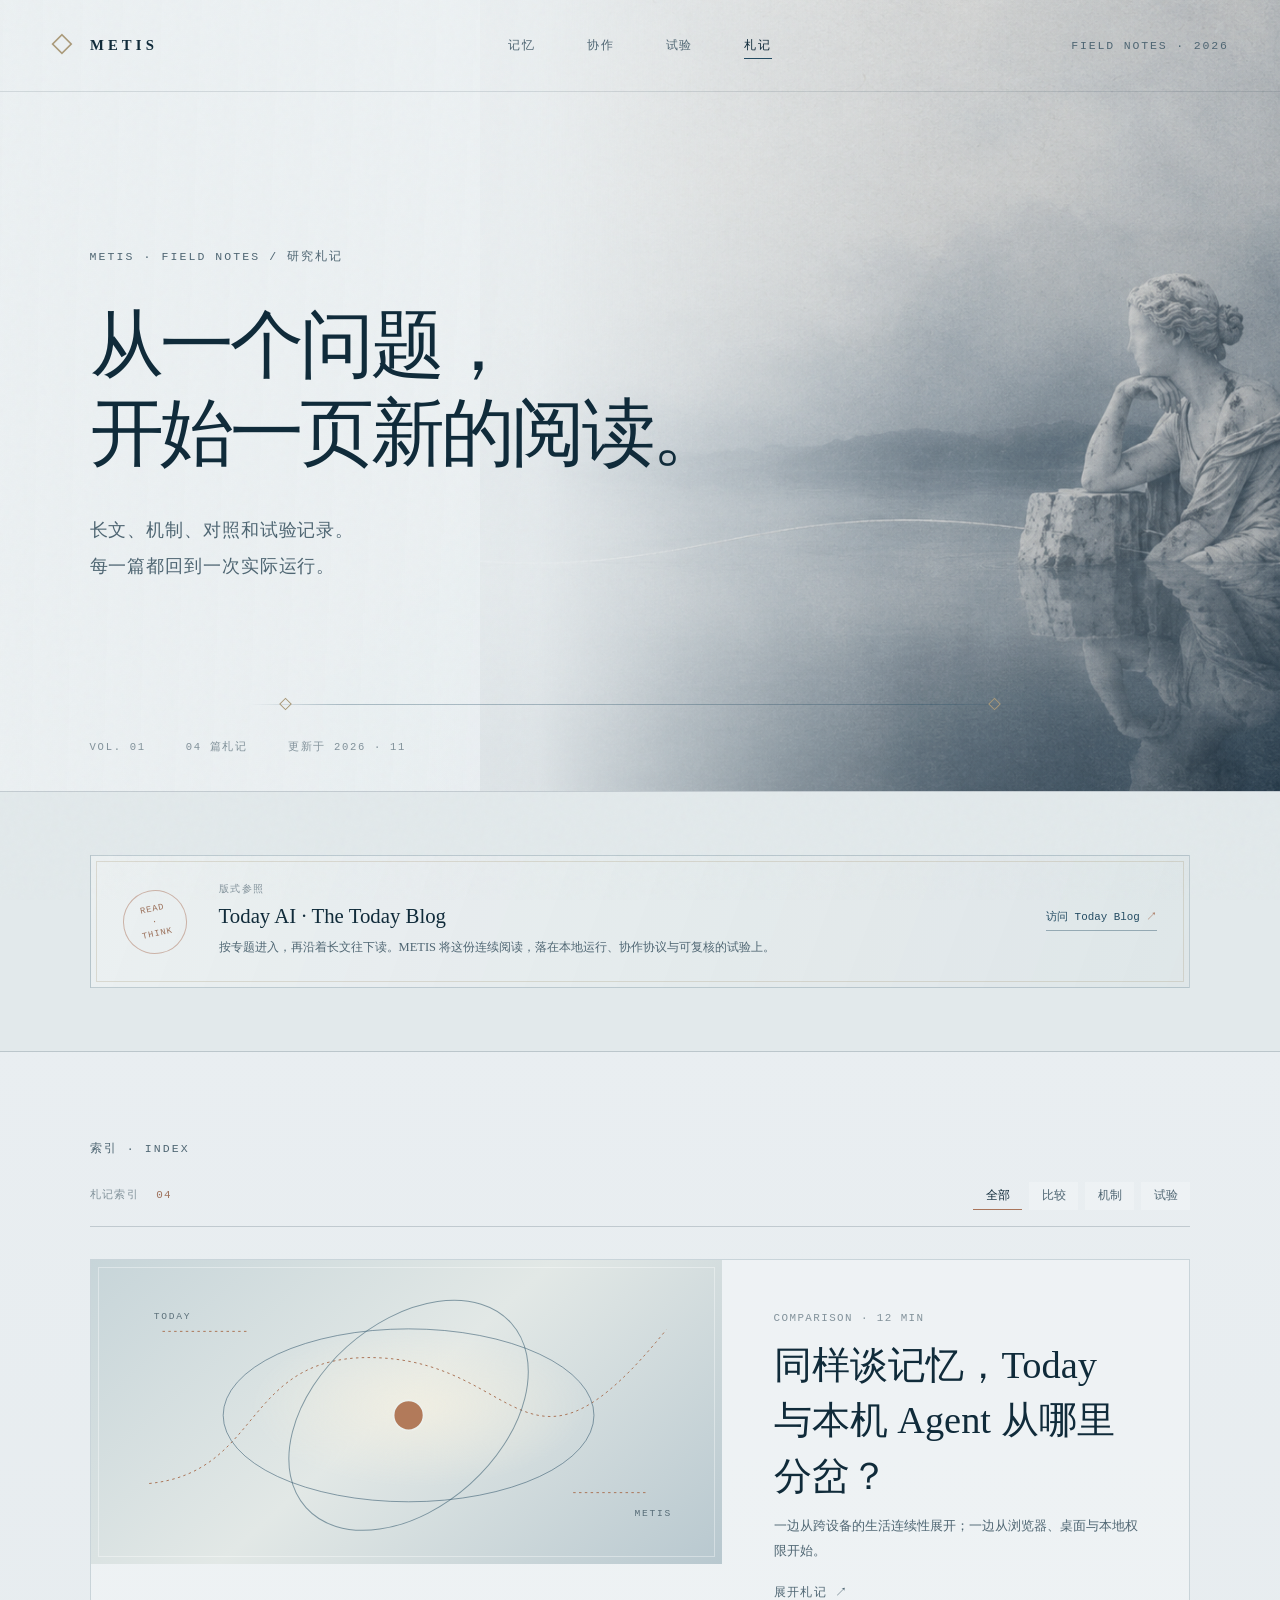
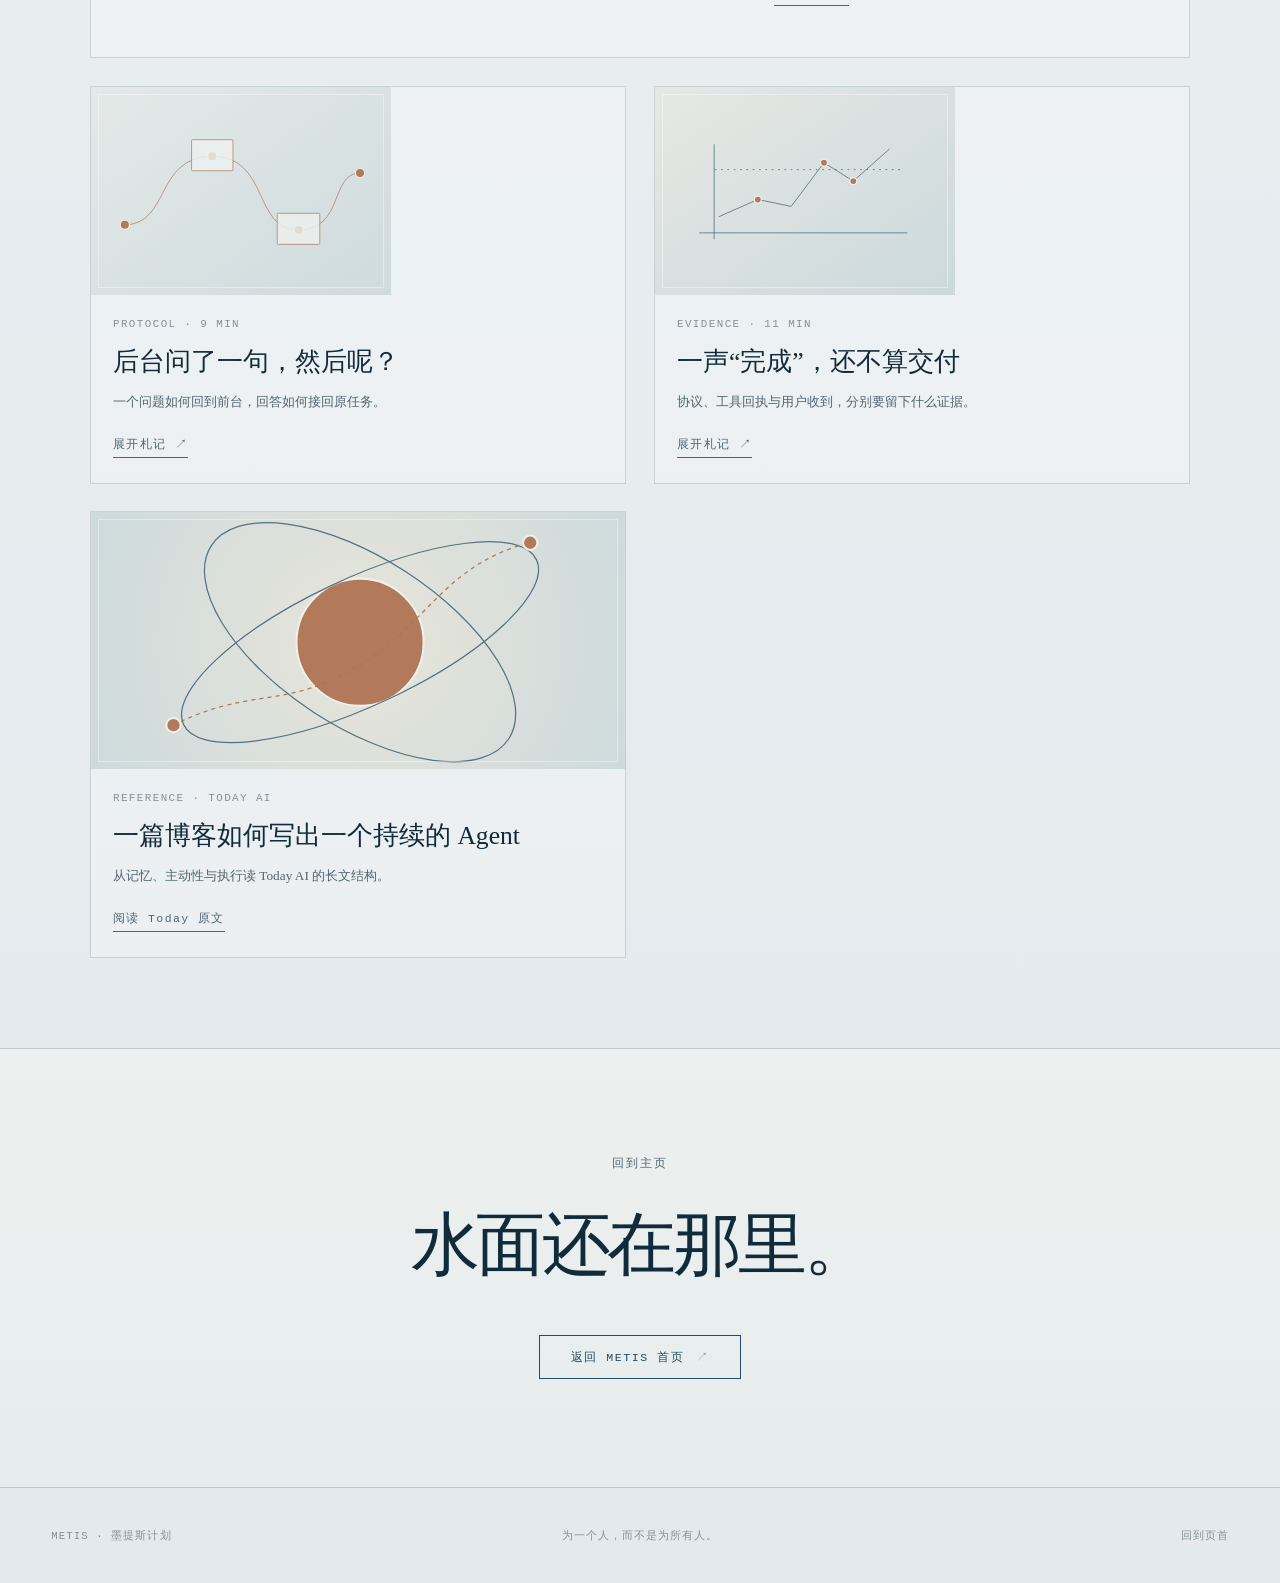
==== blog.html @ 7ccd2379 "Split blog into standalone page and rebuild later sections - Rebuild memory/collaboration/notes/evid" ====
<!doctype html>
<html lang="zh-CN">
<head>
  <meta charset="utf-8">
  <meta name="viewport" content="width=device-width, initial-scale=1">
  <meta name="theme-color" content="#e9eef1">
  <meta name="description" content="METIS 研究札记 — 长文、机制、对照和试验记录。">
  <meta property="og:title" content="METIS · 研究札记">
  <meta property="og:description" content="从一个问题，开始一页新的阅读。">
  <meta property="og:type" content="website">
  <meta property="og:image" content="./assets/metis-tide.png">
  <title>研究札记 · METIS</title>
  <link rel="stylesheet" href="./style.css">
  <script src="./script.js" defer></script>
</head>
<body class="page-blog">
  <a class="skip-link" href="#main">跳到正文</a>

  <header class="site-header" aria-label="页首">
    <a class="wordmark" href="./index.html" aria-label="METIS 首页">
      <span class="wordmark-mark" aria-hidden="true">◇</span>
      <span>METIS</span>
    </a>
    <nav class="site-nav" aria-label="主导航">
      <a href="./index.html#memory">记忆</a>
      <a href="./index.html#collaboration">协作</a>
      <a href="./index.html#evidence">试验</a>
      <a href="#top" aria-current="page">札记</a>
    </nav>
    <span class="issue">FIELD NOTES · 2026</span>
    <span class="scroll-progress" aria-hidden="true"><i></i></span>
  </header>

  <main id="main">
    <!-- 博客刊头 -->
    <section class="blog-masthead" id="top" aria-labelledby="blog-title">
      <div class="blog-masthead-art" aria-hidden="true">
        <img src="./assets/metis-tide.png" alt="">
      </div>
      <div class="blog-masthead-wash" aria-hidden="true"></div>
      <div class="blog-masthead-copy">
        <p class="eyebrow">METIS · FIELD NOTES / 研究札记</p>
        <h1 id="blog-title">从一个问题，<br>开始一页新的阅读。</h1>
        <p class="blog-lead">长文、机制、对照和试验记录。<br>每一篇都回到一次实际运行。</p>
      </div>
      <div class="blog-masthead-meta" aria-hidden="true">
        <span>VOL. 01</span><span>04 篇札记</span><span>更新于 2026 · 11</span>
      </div>
      <div class="classical-line classical-line-blog" aria-hidden="true"></div>
    </section>

    <!-- 参照卡片 -->
    <section class="blog-reference-band" aria-label="版式参照">
      <div class="journal-reference reveal">
        <div class="reference-seal" aria-hidden="true"><span>READ<br>·<br>THINK</span></div>
        <div><p>版式参照</p><h2>Today AI · The Today Blog</h2><span>按专题进入，再沿着长文往下读。METIS 将这份连续阅读，落在本地运行、协作协议与可复核的试验上。</span></div>
        <a href="https://today.ai/articles/blog" target="_blank" rel="noreferrer">访问 Today Blog <span aria-hidden="true">↗</span></a>
      </div>
    </section>

    <!-- 札记索引 -->
    <section class="blog-index" id="journal" aria-label="札记索引">
      <div class="blog-index-head reveal">
        <p class="folio">索引 · INDEX</p>
        <div class="journal-tools">
          <span class="journal-count">札记索引 <b>04</b></span>
          <div class="journal-filters" role="group" aria-label="按主题筛选札记">
            <button type="button" class="journal-filter is-current" data-filter="all" aria-pressed="true">全部</button>
            <button type="button" class="journal-filter" data-filter="compare" aria-pressed="false">比较</button>
            <button type="button" class="journal-filter" data-filter="protocol" aria-pressed="false">机制</button>
            <button type="button" class="journal-filter" data-filter="evidence" aria-pressed="false">试验</button>
          </div>
        </div>
      </div>

      <div class="journal-grid">
        <button class="journal-card journal-feature reveal" type="button" data-category="compare" data-article-open="article-memory">
          <div class="journal-art art-atlas" aria-hidden="true"><svg viewBox="0 0 760 360"><path d="M70 266 C210 252 181 105 350 115 S525 288 692 81"/><ellipse cx="382" cy="184" rx="223" ry="104"/><ellipse cx="382" cy="184" rx="111" ry="166" transform="rotate(48 382 184)"/><circle cx="382" cy="184" r="18"/><path d="M86 83h104M580 277h90"/></svg><span class="art-word art-today">TODAY</span><span class="art-word art-metis">METIS</span></div>
          <span class="journal-card-copy"><span class="note-meta">COMPARISON · 12 MIN</span><span class="journal-title">同样谈记忆，Today 与本机 Agent 从哪里分岔？</span><span class="journal-summary">一边从跨设备的生活连续性展开；一边从浏览器、桌面与本地权限开始。</span><span class="note-link">展开札记 ↗</span></span>
        </button>

        <button class="journal-card reveal" type="button" data-category="protocol" data-article-open="article-relay">
          <div class="journal-art art-relay" aria-hidden="true"><svg viewBox="0 0 480 250"><path d="M37 184 C117 184 90 65 190 65 S260 193 340 193 S394 94 447 94"/><circle cx="38" cy="184" r="8"/><circle cx="190" cy="65" r="8"/><circle cx="340" cy="193" r="8"/><circle cx="447" cy="94" r="8"/><rect x="154" y="36" width="72" height="54" rx="2"/><rect x="303" y="164" width="74" height="54" rx="2"/></svg></div>
          <span class="journal-card-copy"><span class="note-meta">PROTOCOL · 9 MIN</span><span class="journal-title">后台问了一句，然后呢？</span><span class="journal-summary">一个问题如何回到前台，回答如何接回原任务。</span><span class="note-link">展开札记 ↗</span></span>
        </button>

        <button class="journal-card reveal" type="button" data-category="evidence" data-article-open="article-proof">
          <div class="journal-art art-proof" aria-hidden="true"><svg viewBox="0 0 480 250"><path d="M56 198h362M82 209V44M90 170l68-30 58 12 57-76 51 32 63-56"/><circle cx="158" cy="140" r="6"/><circle cx="273" cy="76" r="6"/><circle cx="324" cy="108" r="6"/><path d="M83 88h330" stroke-dasharray="3 8"/></svg></div>
          <span class="journal-card-copy"><span class="note-meta">EVIDENCE · 11 MIN</span><span class="journal-title">一声“完成”，还不算交付</span><span class="journal-summary">协议、工具回执与用户收到，分别要留下什么证据。</span><span class="note-link">展开札记 ↗</span></span>
        </button>

        <a class="journal-card reveal" data-category="compare" href="https://today.ai/articles/blog/what-is-today" target="_blank" rel="noreferrer">
          <div class="journal-art art-memory" aria-hidden="true"><svg viewBox="0 0 480 250"><circle cx="242" cy="127" r="62"/><ellipse cx="242" cy="127" rx="190" ry="62" transform="rotate(-25 242 127)"/><ellipse cx="242" cy="127" rx="173" ry="82" transform="rotate(33 242 127)"/><path d="M60 208c68-35 105-18 165-49 82-42 94-107 183-129"/><circle cx="60" cy="208" r="7"/><circle cx="408" cy="30" r="7"/></svg></div>
          <div class="journal-card-copy"><span class="note-meta">REFERENCE · TODAY AI</span><h3>一篇博客如何写出一个持续的 Agent</h3><p>从记忆、主动性与执行读 Today AI 的长文结构。</p><span class="note-link">阅读 Today 原文</span></div>
        </a>
      </div>
    </section>

    <section class="blog-outro">
      <div class="blog-outro-inner reveal">
        <p class="folio">回到主页</p>
        <h2>水面还在那里。</h2>
        <a class="ghost-button" href="./index.html">返回 METIS 首页 <span aria-hidden="true">↗</span></a>
      </div>
    </section>

    <!-- 长文弹窗 -->
    <dialog class="article-dialog" id="article-memory" aria-labelledby="article-memory-title">
      <article class="article-sheet">
        <form method="dialog" class="article-close"><button aria-label="关闭札记">关闭 <span aria-hidden="true">×</span></button></form>
        <header class="article-heading"><p class="note-meta">COMPARISON · MEMORY · 12 MIN</p><h2 id="article-memory-title">生活记忆，<br>怎样抵达下一步？</h2><p>对照一篇产品长文，也辨认本机 Agent 的起点。</p></header>
        <figure class="article-illustration article-tide" aria-label="两组轨道交汇，分别代表跨设备的生活记忆与本机上下文"><svg viewBox="0 0 760 280" aria-hidden="true"><ellipse cx="380" cy="140" rx="315" ry="78" transform="rotate(-13 380 140)"/><ellipse cx="380" cy="140" rx="270" ry="92" transform="rotate(28 380 140)"/><path d="M70 216C194 205 222 70 351 84s188 151 335 24"/><circle cx="380" cy="140" r="14"/><circle cx="115" cy="209" r="7"/><circle cx="641" cy="103" r="7"/></svg><figcaption>跨设备的连续性 / 本机的具体处境</figcaption></figure>
        <div class="article-body"><p>Today AI 的博客把 Agent 放回生活连续性里讲：记忆连接偏好、项目与目标，主动性从时间和上下文中长出来，执行再回到可读的结果。文章不是一排功能卡片，而是沿着一个问题逐层展开。</p><h3>本机，是另一种叙事起点</h3><p>METIS 的问题更贴近桌面：一个承诺是否还没收尾？当前 Edge 页面是不是本人正在使用的工作区？一次文件操作有没有留下结果？这些关系不能从“记住更多”自动推出，而要依赖明确来源、授权范围与动作后的回读。</p><p>借用 Today 的编辑节奏，不借它的云端假设。关于记忆的叙述，应该能指回一段观察；关于行动的叙述，应该能指回一次实际结果。</p><p class="article-source">阅读参照：<a href="https://today.ai/articles/blog/what-is-today" target="_blank" rel="noreferrer">What Is Today? · Today AI ↗</a></p></div>
        <footer class="article-foot">METIS / 札记一 · 更新于 2026 年 11 月</footer>
      </article>
    </dialog>

    <dialog class="article-dialog" id="article-relay" aria-labelledby="article-relay-title">
      <article class="article-sheet">
        <form method="dialog" class="article-close"><button aria-label="关闭札记">关闭 <span aria-hidden="true">×</span></button></form>
        <header class="article-heading"><p class="note-meta">PROTOCOL · COOPERATION · 9 MIN</p><h2 id="article-relay-title">提问是接力，<br>不是暂停。</h2><p>后台缺少信息时，前台听见问题；回答之后，原任务继续。</p></header>
        <figure class="article-illustration article-steps" aria-label="执行、询问、回答、恢复、交付的任务路径"><svg viewBox="0 0 760 280" aria-hidden="true"><path d="M64 142C128 142 126 76 204 76S271 206 348 206s75-130 151-130 73 130 151 130"/><g><circle cx="64" cy="142" r="11"/><circle cx="204" cy="76" r="11"/><circle cx="348" cy="206" r="11"/><circle cx="499" cy="76" r="11"/><circle cx="650" cy="206" r="11"/></g></svg><figcaption>执行 → 等待本人 → 回答 → 同一代际恢复 → 交付</figcaption></figure>
        <div class="article-body"><p>后台 Agent 问问题，不应把一项工作丢进静默等待。问题要带着任务身份回到前台，语音与界面使用同一条问题记录；回答再按问题 ID 和任务代际送回去。</p><h3>保持同一件事</h3><p>继续、改向与取消是不同的动作。继续时，回答进入原任务，执行从等待位置接上；改向或取消时，旧任务代际失效，迟到的回答不能落到新工作里。</p><p>因此，状态图会包含“正在执行”“等待回答”“已恢复”和“已交付”。问题被生成不等于你听见了它，任务完成也不等于结果已经送达。</p></div>
        <footer class="article-foot">METIS / 札记二 · 任务协作协议</footer>
      </article>
    </dialog>

    <dialog class="article-dialog" id="article-proof" aria-labelledby="article-proof-title">
      <article class="article-sheet">
        <form method="dialog" class="article-close"><button aria-label="关闭札记">关闭 <span aria-hidden="true">×</span></button></form>
        <header class="article-heading"><p class="note-meta">EVIDENCE · DELIVERY · 11 MIN</p><h2 id="article-proof-title">完成，需要两种证据：<br>结果与抵达。</h2><p>工具回执只能说明动作发生；交付还要说明人是否收到。</p></header>
        <figure class="article-illustration article-receipt" aria-label="产物、摘要、播出和反馈四个阶段"><div><span>01</span><b>产物</b><small>文件 / 页面</small></div><div><span>02</span><b>摘要</b><small>结论 / 下一步</small></div><div><span>03</span><b>播出</b><small>排队 / 播放</small></div><div><span>04</span><b>回应</b><small>收到 / 修正</small></div></figure>
        <div class="article-body"><p>研究文档可以存在磁盘上，但用户可能正在对话、听着语音，或暂时离开屏幕。我们把结果本身与结果送达分开：产物写入、短摘要生成、进入播报队列、真正播放、用户回应，分别记录。</p><h3>让数字有边界</h3><p>截至 2026 年 11 月 25 日，阶段二离线回归记录为 361 项、360 项通过、1 项因 Windows 权限分支跳过。它描述的是离线测试范围，不是任何真实账号、物理音箱或每个 Windows 应用都已验证。</p><p>受控网页能验证浏览器链路；真实账号仍需单独确认。测试报告保留未覆盖的部分，避免把“工具返回成功”写成“用户已经收到”。</p></div>
        <footer class="article-foot">METIS / 札记三 · 证据索引更新于 2026 年 11 月 25 日</footer>
      </article>
    </dialog>
  </main>

  <footer class="site-footer">
    <span>METIS · 墨提斯计划</span>
    <span>为一个人，而不是为所有人。</span>
    <a href="#top">回到页首</a>
  </footer>
</body>
</html>
---- style.css ----
/* ============================================================
   METIS · style.css
   前段（hero / 序）保持原样；后续章节采用「刊头侧栏 + 主体」
   的杂志版式，装饰与动效分层管理。
   ============================================================ */

:root {
  --paper: #e9eef1;
  --paper-soft: #f2f4f4;
  --paper-deep: #d9e1e5;
  --ink: #102b3a;
  --ink-soft: #4f6673;
  --ink-faint: #82929b;
  --blue: #234b62;
  --blue-deep: #0d3044;
  --silver: #a6b5bd;
  --old-gold: #a99979;
  --clay: #a96f56;
  --hairline: rgba(16, 43, 58, 0.18);
  --serif: "Noto Serif SC", "Songti SC", "STSong", Georgia, serif;
  --sans: "Noto Sans SC", "Microsoft YaHei", system-ui, sans-serif;
  --mono: "JetBrains Mono", "SFMono-Regular", Consolas, monospace;
  --ease: cubic-bezier(0.16, 1, 0.3, 1);
  --header-h: 92px;
}

* { box-sizing: border-box; }

html {
  scroll-behavior: smooth;
  scroll-padding-top: calc(var(--header-h) + 1rem);
  background: var(--paper);
}

body {
  margin: 0;
  color: var(--ink);
  background:
    radial-gradient(circle at 18% 8%, rgba(255,255,255,.72), transparent 28rem),
    linear-gradient(180deg, var(--paper-soft), var(--paper) 32%, #e3e9ec);
  font-family: var(--sans);
  font-size: 16px;
  line-height: 1.8;
  overflow-x: clip;
}

/* 全站纸纹噪点 */
body::before {
  content: "";
  position: fixed;
  inset: 0;
  z-index: 20;
  pointer-events: none;
  opacity: .18;
  background-image: url("data:image/svg+xml,%3Csvg viewBox='0 0 180 180' xmlns='http://www.w3.org/2000/svg'%3E%3Cfilter id='n'%3E%3CfeTurbulence type='fractalNoise' baseFrequency='.82' numOctaves='3' stitchTiles='stitch'/%3E%3C/filter%3E%3Crect width='100%25' height='100%25' filter='url(%23n)' opacity='.14'/%3E%3C/svg%3E");
  mix-blend-mode: multiply;
}

img { max-width: 100%; display: block; }
a { color: inherit; text-decoration: none; }
button { font: inherit; }

.skip-link {
  position: fixed;
  left: 1rem;
  top: -4rem;
  z-index: 100;
  padding: .65rem 1rem;
  color: var(--paper-soft);
  background: var(--blue-deep);
  transition: top .25s var(--ease);
}
.skip-link:focus { top: 1rem; }

/* ============================================================
   页首：固定 + 滚动进度条 + 滚动后毛玻璃
   ============================================================ */
.site-header {
  position: fixed;
  inset: 0 0 auto;
  z-index: 40;
  height: var(--header-h);
  display: grid;
  grid-template-columns: 1fr auto 1fr;
  align-items: center;
  padding: 0 clamp(1.25rem, 4vw, 4.5rem);
  color: var(--ink);
  border-bottom: 1px solid rgba(16,43,58,.12);
  transition: background .5s var(--ease), border-color .5s var(--ease), height .5s var(--ease);
}
.site-header.is-scrolled {
  height: 68px;
  background: rgba(233,238,241,.82);
  backdrop-filter: blur(14px);
  -webkit-backdrop-filter: blur(14px);
  border-bottom-color: rgba(16,43,58,.16);
}

.scroll-progress {
  position: absolute;
  left: 0;
  right: 0;
  bottom: -1px;
  height: 2px;
  overflow: hidden;
}
.scroll-progress i {
  display: block;
  height: 100%;
  background: linear-gradient(90deg, var(--old-gold), var(--blue));
  transform: scaleX(var(--sp, 0));
  transform-origin: left;
}

.wordmark {
  justify-self: start;
  display: flex;
  gap: .85rem;
  align-items: center;
  font: 600 .92rem/1 var(--serif);
  letter-spacing: .28em;
}
.wordmark-mark { color: var(--old-gold); font-size: 1.3rem; transition: transform .6s var(--ease); }
.wordmark:hover .wordmark-mark { transform: rotate(180deg); }

.site-nav { display: flex; gap: clamp(1.7rem, 4vw, 3.8rem); }
.site-nav a,
.issue {
  font: .72rem/1 var(--mono);
  letter-spacing: .16em;
  color: var(--ink-soft);
}
.site-nav a { position: relative; padding: .5rem 0; transition: color .3s ease; }
.site-nav a::after {
  content: "";
  position: absolute;
  left: 0;
  right: 0;
  bottom: 0;
  height: 1px;
  background: var(--blue);
  transform: scaleX(0);
  transform-origin: right;
  transition: transform .5s var(--ease);
}
.site-nav a:hover::after,
.site-nav a:focus-visible::after,
.site-nav a.is-active::after { transform: scaleX(1); transform-origin: left; }
.site-nav a.is-active { color: var(--ink); }
.site-nav a[aria-current="page"] { color: var(--ink); }
.site-nav a[aria-current="page"]::after { transform: scaleX(1); }
.issue { justify-self: end; }

/* ============================================================
   Hero（保持前段原样，仅补入场动效）
   ============================================================ */
.hero {
  position: relative;
  min-height: 100svh;
  isolation: isolate;
  overflow: hidden;
  border-bottom: 1px solid var(--hairline);
}
.hero-image { position: absolute; inset: 0; z-index: -3; }
.hero-image img {
  width: 100%;
  height: 100%;
  object-fit: cover;
  object-position: center;
  filter: saturate(.78) contrast(.96) brightness(1.05);
  transform: scale(1.015);
  animation: settle 2.4s var(--ease) both;
}
.hero-wash {
  position: absolute;
  inset: 0;
  z-index: -2;
  background:
    linear-gradient(90deg, rgba(235,240,242,.98) 0%, rgba(235,240,242,.88) 31%, rgba(235,240,242,.2) 56%, rgba(20,45,58,.04) 100%),
    linear-gradient(180deg, rgba(239,243,244,.16), rgba(15,45,63,.15));
}
.hero-thread {
  position: absolute;
  z-index: -1;
  left: 0; right: 0; bottom: 12%;
  width: 100%; height: 42%;
  opacity: .62;
  pointer-events: none;
}
.hero-thread path {
  fill: none;
  stroke: rgba(244,245,239,.9);
  stroke-width: 1.4;
  stroke-dasharray: 1700;
  stroke-dashoffset: 1700;
  animation: draw 3.8s .4s var(--ease) forwards;
}
.hero-copy {
  position: absolute;
  left: clamp(1.5rem, 8vw, 9rem);
  top: 50%;
  width: min(44rem, 74vw);
  transform: translateY(-46%);
}
.hero-copy > * { animation: rise 1s var(--ease) both; }
.hero-copy > *:nth-child(1) { animation-delay: .25s; }
.hero-copy > *:nth-child(2) { animation-delay: .4s; }
.hero-copy > *:nth-child(3) { animation-delay: .6s; }

.eyebrow,
.folio {
  margin: 0 0 2.4rem;
  color: var(--ink-soft);
  font: .72rem/1.2 var(--mono);
  letter-spacing: .18em;
  text-transform: uppercase;
}
.hero h1 {
  margin: 0;
  max-width: 12ch;
  font: 400 clamp(3.2rem, 6.6vw, 7rem)/1.13 var(--serif);
  letter-spacing: -.06em;
  text-wrap: balance;
}
.hero-lead {
  margin: clamp(2rem, 5vh, 4rem) 0 0;
  color: var(--ink-soft);
  font: 400 clamp(1.05rem, 1.5vw, 1.35rem)/2 var(--serif);
  letter-spacing: .06em;
}
.hero-caption {
  position: absolute;
  right: clamp(1.5rem, 4vw, 4.5rem);
  bottom: 2.5rem;
  margin: 0;
  color: rgba(240,244,245,.9);
  font: .75rem/1 var(--serif);
  letter-spacing: .12em;
  writing-mode: vertical-rl;
}
.scroll-cue {
  position: absolute;
  left: clamp(1.5rem, 8vw, 9rem);
  bottom: 2.5rem;
  display: flex;
  gap: 1rem;
  align-items: center;
  color: var(--ink-soft);
  font: .69rem/1 var(--mono);
  letter-spacing: .18em;
}
.scroll-cue span { width: 4rem; height: 1px; background: currentColor; transition: width .5s var(--ease); }
.scroll-cue:hover span { width: 6rem; }

/* ============================================================
   序（保持原样）
   ============================================================ */
.spacious { position: relative; padding: clamp(8rem, 18vh, 14rem) clamp(1.5rem, 8vw, 9rem); }
.prologue { min-height: 100vh; display: grid; align-content: center; }
.prologue > .folio { position: absolute; top: 11%; left: clamp(1.5rem, 8vw, 9rem); }
.prologue-grid {
  width: min(1120px, 100%);
  margin: auto;
  display: grid;
  grid-template-columns: 5fr 4fr;
  gap: clamp(3rem, 10vw, 9rem);
  align-items: start;
}
.prologue h2,
.section-intro h2,
.blog-outro h2,
.epilogue h2 {
  margin: 0;
  font: 400 clamp(2.8rem, 5.4vw, 5.6rem)/1.22 var(--serif);
  letter-spacing: -.05em;
}
.prose { padding-top: 1rem; }
.prose p { margin: 0 0 2rem; color: var(--ink-soft); font: clamp(1.08rem, 1.45vw, 1.3rem)/2 var(--serif); }
.prose em { color: var(--blue); font-style: normal; letter-spacing: .12em; }

/* ============================================================
   章节骨架：刊头侧栏 + 主体（杂志版式）
   ============================================================ */
.section {
  position: relative;
  padding: clamp(7.5rem, 16vh, 13rem) clamp(1.5rem, 7vw, 8rem);
}
.section-frame {
  width: min(1240px, 100%);
  margin: 0 auto;
  display: grid;
  grid-template-columns: minmax(11rem, 2.6fr) minmax(0, 9.4fr);
  gap: clamp(2rem, 5vw, 5.5rem);
  align-items: start;
}
.section-body { min-width: 0; }

/* 侧栏刊头 */
.section-rail {
  position: sticky;
  top: calc(var(--header-h) + 2.5rem);
  align-self: start;
  display: grid;
  gap: 1.6rem;
  justify-items: start;
}
.section-rail .folio { margin: 0; max-width: 12ch; }
.rail-num {
  font: 400 clamp(3.2rem, 5.5vw, 5.2rem)/1 var(--serif);
  color: rgba(35,75,98,.16);
  -webkit-text-stroke: 1px rgba(35,75,98,.45);
  -webkit-text-fill-color: transparent;
  letter-spacing: -.04em;
}
.rail-line {
  position: relative;
  width: 1px;
  height: clamp(3rem, 8vh, 6rem);
  background: linear-gradient(180deg, var(--old-gold), rgba(35,75,98,.18));
  margin-left: .3rem;
}
.rail-line::after {
  content: "";
  position: absolute;
  left: -3px; top: -3px;
  width: 7px; height: 7px;
  background: var(--old-gold);
  transform: rotate(45deg);
}
.rail-note { color: var(--ink-faint); font: .62rem/1.6 var(--mono); letter-spacing: .2em; writing-mode: vertical-rl; }

/* 章节顶部古典分隔线 */
.classical-line {
  position: absolute;
  top: 0;
  left: 50%;
  transform: translateX(-50%);
  width: min(780px, 74%);
  height: 1px;
  background: linear-gradient(90deg, transparent, rgba(35,75,98,.32) 12%, rgba(35,75,98,.32) 88%, transparent);
  pointer-events: none;
}
.classical-line::before,
.classical-line::after {
  content: "";
  position: absolute;
  top: 50%;
  width: 7px; height: 7px;
  border: 1px solid var(--old-gold);
  transform: translateY(-50%) rotate(45deg);
}
.classical-line::before { left: 4%; }
.classical-line::after { right: 4%; }

/* 章节引言 */
.section-intro { max-width: 860px; margin-bottom: clamp(3rem, 7vh, 5.5rem); }
.section-intro h2 { max-width: 16ch; }
.intro-note { margin: 2.2rem 0 0; color: var(--ink-soft); font-family: var(--serif); max-width: 44rem; }

/* 装饰：希腊角 */
.greek-corner { position: absolute; width: 8rem; height: 8rem; opacity: .55; pointer-events: none; }
.greek-corner::before,
.greek-corner::after { content: ""; position: absolute; inset: 0; border-color: var(--old-gold); border-style: solid; }
.greek-corner::before { border-width: 1px 0 0 1px; }
.greek-corner::after { inset: 9px; border-width: 1px 0 0 1px; opacity: .55; }
.corner-tr { top: 5.5rem; right: 5.5%; transform: rotate(90deg); }
.corner-bl { bottom: 5.5rem; left: 5.5%; transform: rotate(-90deg); }

/* 装饰：青海波（章节底部） */
.deco-wave {
  position: absolute;
  left: 0; right: 0; bottom: 0;
  height: 9rem;
  opacity: .24;
  background: repeating-radial-gradient(ellipse at 50% 100%, transparent 0 19px, rgba(35,75,98,.18) 20px 21px, transparent 22px 34px);
  mask-image: linear-gradient(transparent, #000);
  -webkit-mask-image: linear-gradient(transparent, #000);
  pointer-events: none;
}

/* ============================================================
   一 · 记忆
   ============================================================ */
.memory {
  background:
    radial-gradient(ellipse at 78% 38%, rgba(205,217,220,.38), transparent 32rem),
    linear-gradient(180deg, #e8eef0, #edf0ee 60%, #e4ebed);
  overflow: clip;
}
.memory-atlas {
  display: grid;
  grid-template-columns: minmax(0, 1.2fr) minmax(17rem, .8fr);
  align-items: center;
  gap: clamp(2.5rem, 6vw, 6rem);
}
.memory-orbit { position: relative; min-width: 0; aspect-ratio: 1.04; display: grid; place-items: center; }
.memory-constellation { width: 112%; max-width: none; overflow: visible; filter: drop-shadow(0 20px 35px rgba(35,75,98,.08)); }
.orbit-lines {
  transform-box: view-box;
  transform-origin: 360px 320px;
  animation: spin 120s linear infinite;
}
.orbit-lines ellipse { stroke-width: 1.1; }
.memory-filaments path { stroke-width: 1; stroke-dasharray: 3 5; animation: march 14s linear infinite; }
.memory-glow { animation: breath 7s ease-in-out infinite; }
.memory-node {
  fill: #e9eef1; stroke: #31596f; stroke-width: 2;
  transform-box: fill-box; transform-origin: center;
  animation: node-pulse 5s ease-in-out infinite;
  transition: r .4s var(--ease), fill .4s var(--ease);
}
.memory-node.node-scene { fill: #a96f56; stroke: #f0e6dc; animation-delay: 1.2s; }
.memory-node.node-promise { fill: #a99979; stroke: #f1eee5; animation-delay: 2.4s; }
.memory-node.node-preference { fill: #31596f; stroke: #e9eef1; animation-delay: 3.6s; }
.memory-node.is-current { r: 12px; fill: #b87660; stroke: #f0e6dc; stroke-width: 2.5; }
.orbit-caption { font: 10px var(--mono); letter-spacing: 2px; fill: #607985; }
.orbit-label { position: absolute; z-index: 1; color: var(--ink-soft); font: .76rem/1 var(--serif); letter-spacing: .16em; }
.label-fact { left: 9%; top: 65%; }
.label-scene { right: 8%; top: 20%; }
.label-promise { right: 12%; bottom: 17%; }
.label-preference { left: 11%; top: 15%; }
.atlas-cross {
  position: absolute; right: 23%; top: 13%;
  color: var(--old-gold); font-size: 1.3rem;
  animation: slow-spin 24s linear infinite;
}

/* 记忆单页：双层边框卡片 */
.reading-card {
  position: relative;
  padding: clamp(1.6rem, 2.6vw, 2.4rem);
  background: rgba(244,247,246,.72);
  border: 1px solid rgba(35,75,98,.4);
  box-shadow: 0 24px 60px rgba(23,55,72,.09);
}
.reading-card::before {
  content: "";
  position: absolute;
  inset: 6px;
  border: 1px solid rgba(169,153,121,.5);
  pointer-events: none;
}
.reading-card.swap { animation: swap-in .55s var(--ease); }
.reading-demo { display: inline-block; margin: 0 0 .7rem; padding: .28rem .45rem; color: #8b6b52; border: 1px solid rgba(169,153,121,.45); font: .58rem/1 var(--mono); letter-spacing: .08em; }
.reading-kicker { margin: .4rem 0 0; color: #9a725d; font: .7rem/1.4 var(--mono); letter-spacing: .15em; }
.memory-reading h3 { margin: 1.1rem 0; font: 400 clamp(1.5rem, 2.2vw, 2.2rem)/1.45 var(--serif); letter-spacing: -.035em; }
#memory-entry-body { margin: 0; color: var(--ink-soft); font: 1rem/2 var(--serif); }
.reading-source {
  display: flex; justify-content: space-between; gap: 1rem;
  margin: 1.8rem 0; padding: .8rem 0;
  border-top: 1px solid var(--hairline); border-bottom: 1px solid var(--hairline);
  color: var(--ink-faint); font: .7rem/1.4 var(--mono);
}
.reading-source span:last-child { color: var(--ink-soft); }
.memory-controls { display: flex; flex-wrap: wrap; gap: .45rem; }
.memory-control,
.journal-filter {
  border: 1px solid rgba(35,75,98,.2); border-radius: 0;
  padding: .55rem .85rem; color: var(--ink-soft); background: transparent;
  font: .76rem/1 var(--serif); cursor: pointer;
  transition: color .3s ease, background .3s ease, border-color .3s ease, transform .3s var(--ease);
}
.memory-control:hover,
.memory-control.is-current { color: #eef1ef; background: var(--blue); border-color: var(--blue); transform: translateY(-2px); }
.reading-note { margin: 1.4rem 0 0; color: var(--ink-faint); font: .77rem/1.8 var(--serif); }

/* 四步轨迹 */
.verb-trail {
  position: relative;
  margin: clamp(5rem, 11vh, 9rem) 0 0;
  padding: 2.4rem 0 0;
  list-style: none;
  display: grid;
  grid-template-columns: repeat(4, 1fr);
  border-top: 1px solid rgba(35,75,98,.24);
}
.verb-trail::before {
  content: "";
  position: absolute; left: 0; right: 0; top: -3px; height: 5px;
  background: repeating-linear-gradient(90deg, transparent 0 8%, rgba(169,153,121,.7) 8% 8.2%, transparent 8.2% 25%);
}
.verb-trail li {
  display: grid; gap: .55rem; align-content: start;
  padding: 0 1.4rem; border-left: 1px solid var(--hairline);
  transition: transform .5s var(--ease);
}
.verb-trail li:first-child { border-left: 0; padding-left: 0; }
.verb-trail li:hover { transform: translateY(-6px); }
.verb-trail span { color: var(--old-gold); font: .65rem/1 var(--mono); letter-spacing: .12em; }
.verb-trail strong { font: 400 1.5rem/1.25 var(--serif); }
.verb-trail small { color: var(--ink-faint); font: .72rem/1.4 var(--serif); }

/* ============================================================
   二 · 协作
   ============================================================ */
.collaboration { background: #f0f2ef; overflow: clip; }
.collaboration::after {
  content: ""; position: absolute; left: -12%; bottom: -5rem;
  width: 38rem; height: 18rem; opacity: .08;
  background: repeating-radial-gradient(ellipse at bottom left, transparent 0 16px, var(--blue) 17px 18px, transparent 19px 30px);
  transform: rotate(-7deg); pointer-events: none;
}
.collaboration-intro { max-width: 40rem; }

.relay-figure { position: relative; height: 34rem; margin-top: clamp(1rem, 3vh, 2.5rem); }
.relay-path { position: absolute; inset: 0; width: 100%; height: 100%; overflow: visible; }
.relay-path path { fill: none; stroke-width: 1.35; }
.relay-path-base { stroke: rgba(35,75,98,.22); stroke-dasharray: 2 7; }
.relay-path-live { stroke: #a9755b; stroke-dasharray: 8 1100; animation: relay-drift 10s linear infinite; }

.relay-card {
  position: absolute; z-index: 1;
  width: 12.5rem; min-height: 11rem;
  padding: 1.2rem 1.15rem 1rem;
  display: flex; flex-direction: column; justify-content: flex-end;
  background: rgba(236,240,240,.92);
  border: 1px solid rgba(35,75,98,.32);
  box-shadow: 0 18px 50px rgba(23,55,72,.08);
  animation: float 7s ease-in-out infinite;
  transition: box-shadow .5s var(--ease), border-color .4s ease;
}
.relay-card::before { content: ""; position: absolute; inset: 5px; border: 1px solid rgba(169,153,121,.24); pointer-events: none; }
.relay-card:hover { box-shadow: 0 26px 60px rgba(23,55,72,.16); border-color: rgba(35,75,98,.55); }
.relay-no { position: absolute; left: 1.1rem; top: .7rem; color: var(--old-gold); font: .6rem/1 var(--mono); letter-spacing: .14em; }
.relay-icon { position: absolute; right: 1.1rem; top: .55rem; color: var(--old-gold); font: 2rem/1 var(--serif); }
.relay-card small { color: var(--ink-faint); font: .61rem/1.4 var(--mono); letter-spacing: .07em; }
.relay-card strong { margin-top: .45rem; font: 400 1.15rem/1.4 var(--serif); }
.relay-card i { margin-top: .35rem; color: var(--ink-soft); font: normal .68rem/1.5 var(--mono); }
.relay-card-front { left: 0; top: 43%; animation-delay: 0s; }
.relay-card-agent { left: 20%; top: 2%; animation-delay: 1.4s; }
.relay-card-question { left: 40%; top: 52%; border-color: rgba(169,111,86,.58); animation-delay: 2.8s; }
.relay-card-return { left: 62%; top: 3%; animation-delay: 4.2s; }
.relay-card-delivery { right: 0; top: 42%; animation-delay: 5.6s; }
.relay-axis { position: absolute; color: var(--ink-faint); font: .65rem/1 var(--mono); letter-spacing: .14em; writing-mode: vertical-rl; }
.axis-left { left: -2.3rem; top: 20%; }
.axis-right { right: -2.3rem; bottom: 17%; }
.relay-caption { display: flex; justify-content: center; gap: 1.1rem; align-items: center; margin: 2rem 0 0; color: var(--ink-soft); font: .78rem/1 var(--mono); letter-spacing: .04em; }
.relay-caption b { width: 2.7rem; height: 1px; background: var(--old-gold); }

/* ============================================================
   三 · 眼睛与手
   ============================================================ */
.local-action {
  background: linear-gradient(180deg, #e4eaec, #e9eeef);
  overflow: clip;
}
.local-action::before {
  content: ""; position: absolute; top: 4rem; left: 54%;
  width: 26rem; aspect-ratio: 1;
  border: 1px solid rgba(35,75,98,.12); border-radius: 50%;
  box-shadow: 0 0 0 2rem rgba(35,75,98,.025), 0 0 0 4rem rgba(35,75,98,.02);
  pointer-events: none;
}
.desktop-study {
  position: relative;
  min-height: 38rem;
  display: grid; grid-template-columns: 1.15fr .85fr; align-items: center;
}
.study-window {
  position: relative; z-index: 1; width: 100%; min-height: 27rem;
  border: 1px solid rgba(35,75,98,.37); background: #edf0ef;
  box-shadow: 0 35px 65px rgba(23,55,72,.12);
  transform: rotate(-2deg);
  transition: transform .8s var(--ease);
}
.desktop-study:hover .study-window { transform: rotate(-1deg) translateY(-6px); }
.study-window::before { content: ""; position: absolute; inset: 7px; border: 1px solid rgba(169,153,121,.45); pointer-events: none; }
.study-chrome { height: 3.2rem; display: flex; align-items: center; gap: .5rem; padding: 0 1rem; border-bottom: 1px solid var(--hairline); color: var(--ink-faint); }
.study-chrome span { width: 7px; height: 7px; border: 1px solid rgba(35,75,98,.34); border-radius: 50%; }
.study-chrome span:first-child { background: #b87660; border-color: #b87660; }
.study-chrome i { margin-left: 2rem; width: min(22rem, 60%); padding: .35rem .7rem; background: rgba(255,255,255,.5); color: var(--ink-faint); font: .61rem/1 var(--mono); font-style: normal; }
.study-page { position: relative; width: 72%; margin: 2.3rem auto; padding: 1.1rem 1.4rem 1.6rem; background: rgba(255,255,255,.45); }
.study-site-mark { width: 5.7rem; height: 3px; margin-bottom: 1.2rem; background: var(--blue); opacity: .56; }
.study-image {
  width: 100%; height: 9rem;
  background:
    radial-gradient(ellipse at 62% 45%, rgba(255,255,255,.7), transparent 18%),
    linear-gradient(154deg, transparent 43%, rgba(35,75,98,.25) 44% 45%, transparent 46%),
    linear-gradient(15deg, #aabac0 0 28%, #d2d9d8 29% 48%, #91a7b1 49% 55%, #dce1de 56%);
  filter: saturate(.65);
}
.study-page-lines { display: grid; gap: .7rem; margin: 1.2rem 0 1.4rem; }
.study-page-lines i { display: block; height: 3px; width: 80%; background: rgba(35,75,98,.16); }
.study-page-lines i:nth-child(2) { width: 93%; }
.study-page-lines i:nth-child(3) { width: 56%; }
.study-like {
  display: inline-flex; gap: .5rem; align-items: center;
  padding: .55rem .8rem; color: var(--blue);
  border: 1px solid rgba(35,75,98,.4); font: .68rem/1 var(--serif);
  animation: like-flash 8s ease-in-out infinite;
}
.study-like span { color: #b87660; font-size: 1rem; }
.study-cursor {
  position: absolute; left: 65%; bottom: 16%;
  width: 0; height: 0;
  border-left: 9px solid #0e3044;
  border-top: 5px solid transparent;
  border-bottom: 13px solid transparent;
  transform: rotate(-28deg);
  filter: drop-shadow(1px 1px 0 #f1f2ed);
  animation: cursor-demo 8s var(--ease) infinite;
}
.study-tree {
  position: relative; z-index: 2; width: 112%; margin-left: -13%;
  padding: 2rem 2.1rem;
  background: rgba(239,242,240,.95);
  border: 1px solid rgba(35,75,98,.34);
  box-shadow: 0 24px 55px rgba(23,55,72,.12);
}
.study-tree::before { content: ""; position: absolute; inset: 6px; border: 1px solid rgba(169,153,121,.32); pointer-events: none; }
.study-tree > p { margin: 0 0 1.4rem; color: var(--ink-faint); font: .63rem/1 var(--mono); letter-spacing: .16em; }
.study-tree ul { margin: 0; padding: 0; list-style: none; color: var(--ink-soft); font: .72rem/1.7 var(--mono); }
.study-tree li { padding: .45rem .5rem; border-bottom: 1px solid rgba(35,75,98,.1); transition: background .4s ease; }
.study-tree li span { float: right; color: var(--ink); font: .76rem/1.7 var(--serif); }
.study-tree li.tree-action { margin-top: .5rem; color: #a16a52; background: rgba(169,111,86,.08); }
.study-tree li.tree-result { color: #537e68; animation: result-flash 8s ease-in-out infinite; }
.tree-readback { display: flex; justify-content: space-between; gap: 1rem; margin-top: 1.5rem; padding-top: 1rem; border-top: 1px solid rgba(35,75,98,.22); font: .66rem/1.5 var(--mono); }
.tree-readback b { color: var(--ink); font-weight: 500; }
.tree-readback span { color: #62816f; }
.study-thread { position: absolute; z-index: 3; width: 48%; height: 42%; right: -3%; bottom: 1%; overflow: visible; pointer-events: none; }
.study-thread path { fill: none; stroke: rgba(169,111,86,.8); stroke-width: 1.2; stroke-dasharray: 5 5; animation: march-thread 6s linear infinite; }
.study-caption { position: absolute; left: 2%; bottom: 1.3rem; color: var(--ink-faint); font: .61rem/1 var(--mono); letter-spacing: .18em; }

/* 动作三步 */
.study-steps {
  margin: clamp(3rem, 7vh, 5rem) 0 0;
  padding: 0; list-style: none;
  display: grid; grid-template-columns: repeat(3, 1fr);
  border-top: 1px solid rgba(35,75,98,.24);
}
.study-steps li {
  display: grid; gap: .5rem; align-content: start;
  padding: 1.8rem 1.6rem 0;
  border-right: 1px solid var(--hairline);
  transition: background .5s ease;
}
.study-steps li:last-child { border-right: 0; }
.study-steps li:hover { background: rgba(255,255,255,.4); }
.study-steps span { color: var(--old-gold); font: .65rem/1 var(--mono); letter-spacing: .14em; }
.study-steps strong { font: 400 1.4rem/1.3 var(--serif); }
.study-steps small { color: var(--ink-faint); font: .78rem/1.7 var(--serif); }

/* ============================================================
   插页图
   ============================================================ */
.interlude { margin: 0; position: relative; min-height: 96vh; overflow: hidden; background: var(--blue-deep); }
.interlude-image { position: absolute; inset: -8%; }
.interlude-image img { width: 100%; height: 100%; object-fit: cover; object-position: center; filter: brightness(.72) saturate(.7) contrast(1.08); }
.interlude::after { content: ""; position: absolute; inset: 0; background: linear-gradient(180deg, rgba(7,33,48,.08), rgba(7,33,48,.52)); }
.interlude figcaption { position: absolute; z-index: 1; left: clamp(1.5rem, 8vw, 9rem); right: clamp(1.5rem, 8vw, 9rem); bottom: 10%; color: #edf1f2; display: grid; grid-template-columns: 1fr 2fr; gap: 4rem; align-items: end; }
.interlude figcaption span { font: .7rem/1 var(--mono); letter-spacing: .18em; opacity: .72; }
.interlude blockquote { margin: 0; font: 400 clamp(1.8rem, 3.5vw, 3.6rem)/1.55 var(--serif); letter-spacing: .02em; }

/* ============================================================
   四 · 札记入口（index 侧，完整内容在 blog.html）
   ============================================================ */
.journal-entry { background: linear-gradient(180deg, #e9eeef, #edf0ee); }
.entry-feature {
  display: grid;
  grid-template-columns: minmax(0, 1.05fr) minmax(0, 1.35fr) auto;
  align-items: stretch;
  gap: 0;
  background: rgba(255,255,255,.32);
  border: 1px solid rgba(35,75,98,.28);
  transition: transform .6s var(--ease), box-shadow .6s var(--ease), border-color .4s ease;
}
.entry-feature:hover { transform: translateY(-8px); box-shadow: 0 30px 60px rgba(23,55,72,.14); border-color: rgba(35,75,98,.5); }
.entry-art {
  position: relative; overflow: hidden; min-height: 15rem;
  display: grid; place-items: center;
  background: radial-gradient(ellipse at 52% 48%, rgba(242,239,226,.85), transparent 36%), linear-gradient(138deg, #c7d5d9, #e2e8e6 48%, #b8c8cf);
}
.entry-art::after { content: ""; position: absolute; inset: 7px; border: 1px solid rgba(255,255,255,.4); pointer-events: none; }
.entry-art svg { width: 88%; height: auto; overflow: visible; transition: transform .8s var(--ease); }
.entry-feature:hover .entry-art svg { transform: scale(1.05); }
.entry-art svg path { fill: none; stroke: #ab7659; stroke-width: 1.2; stroke-dasharray: 3 4; }
.entry-art svg ellipse { fill: none; stroke: #35596e; stroke-width: 1.2; stroke-opacity: .56; }
.entry-art svg circle { fill: #b27a5a; stroke: #edf0ec; stroke-width: 2; }
.entry-copy { display: grid; align-content: center; gap: .9rem; padding: clamp(1.8rem, 3.5vw, 3.2rem); }
.entry-title { font: 400 clamp(1.5rem, 2.6vw, 2.4rem)/1.4 var(--serif); letter-spacing: -.02em; }
.entry-sum { color: var(--ink-soft); font: .88rem/1.9 var(--serif); }
.entry-cta {
  display: flex; align-items: center; gap: .6rem;
  padding: 0 clamp(1.5rem, 3vw, 2.6rem);
  color: var(--blue); font: .7rem/1 var(--mono); letter-spacing: .14em;
  border-left: 1px solid var(--hairline);
  white-space: nowrap;
  transition: background .4s ease, color .4s ease;
}
.entry-cta b { color: var(--old-gold); font-weight: 400; transition: transform .5s var(--ease); }
.entry-feature:hover .entry-cta { background: rgba(35,75,98,.06); }
.entry-feature:hover .entry-cta b { transform: translate(4px, -4px); }

.entry-list { list-style: none; margin: 2.5rem 0 0; padding: 0; border-top: 1px solid rgba(35,75,98,.24); }
.entry-list li { border-bottom: 1px solid var(--hairline); }
.entry-list a {
  display: grid; grid-template-columns: minmax(9rem, auto) 1fr auto;
  align-items: baseline; gap: 2rem;
  padding: 1.5rem .4rem;
  transition: padding .5s var(--ease), background .4s ease;
}
.entry-list a:hover { padding-left: 1.4rem; background: rgba(255,255,255,.4); }
.entry-list strong { font: 400 clamp(1.1rem, 1.7vw, 1.5rem)/1.5 var(--serif); font-weight: 400; }
.entry-list i { color: var(--old-gold); font-style: normal; transition: transform .5s var(--ease); }
.entry-list a:hover i { transform: translate(4px, -4px); }

/* ============================================================
   五 · 试验附录
   ============================================================ */
.evidence { background: #dfe6e9; border-top: 1px solid var(--hairline); }

/* 数据区：双层边框（Venus 签名元素） */
.stat-grid {
  position: relative;
  display: grid; grid-template-columns: repeat(4, minmax(0, 1fr));
  background: linear-gradient(115deg, rgba(255,255,255,.4), rgba(218,226,228,.45));
  border: 2px solid var(--blue);
  margin-bottom: clamp(3rem, 7vh, 5rem);
}
.stat-grid::before {
  content: ""; position: absolute; inset: 6px;
  border: 1px solid rgba(169,153,121,.55);
  pointer-events: none; z-index: 1;
}
.stat {
  display: grid; gap: .6rem; align-content: center; justify-items: center;
  padding: clamp(1.8rem, 3.5vw, 3rem) 1rem;
  text-align: center;
  border-right: 1px solid rgba(35,75,98,.16);
}
.stat:last-child { border-right: 0; }
.stat-num { font: 400 clamp(2.6rem, 4.6vw, 4rem)/1 var(--serif); letter-spacing: -.03em; color: var(--ink); font-variant-numeric: tabular-nums; }
.stat-label { color: var(--ink-soft); font: .7rem/1.5 var(--mono); letter-spacing: .1em; }
.stat.is-highlight { background: var(--blue); }
.stat.is-highlight .stat-num { color: #f1f4f4; }
.stat.is-highlight .stat-label { color: rgba(241,244,244,.75); }

.ledger { border-top: 1px solid rgba(16,43,58,.42); }
.ledger-row {
  display: grid; grid-template-columns: 1fr 2fr 1fr; gap: 2rem;
  padding: 1.6rem 1rem; border-bottom: 1px solid var(--hairline);
  color: var(--ink-soft); font: .9rem/1.6 var(--serif);
  transition: background .4s ease, padding-left .5s var(--ease);
}
.ledger-row:not(.ledger-head):hover { background: rgba(255,255,255,.45); padding-left: 1.8rem; }
.ledger-row span:first-child { color: var(--ink); }
.ledger-head { color: var(--ink-faint); font: .66rem/1.4 var(--mono); letter-spacing: .14em; text-transform: uppercase; padding-left: 1rem; }
.ledger-head span:first-child { color: var(--ink-faint); }
.boundary-note {
  position: relative;
  max-width: 720px; margin: clamp(2.5rem, 6vh, 4rem) 0 0 auto;
  padding-left: 2.6rem;
  color: var(--ink-soft); font: .98rem/2 var(--serif);
}
.boundary-note::before {
  content: "“"; position: absolute; left: 0; top: -.4rem;
  color: var(--old-gold); font: 400 3rem/1 var(--serif); opacity: .8;
}

/* ============================================================
   尾声 / 页脚
   ============================================================ */
.epilogue {
  position: relative; min-height: 100vh;
  display: grid; align-content: center; justify-items: center;
  padding: 8rem 1.5rem; text-align: center; overflow: hidden;
}
.epilogue .folio { margin-bottom: 4rem; }
.epilogue h2 { max-width: 12ch; }
.epilogue > p:not(.folio) { margin: 3rem 0 0; color: var(--ink-soft); font: 1.05rem/2 var(--serif); }
.epilogue-links { display: flex; gap: 3rem; margin-top: 4rem; flex-wrap: wrap; justify-content: center; }
.epilogue-links a {
  position: relative; padding-bottom: .4rem;
  font: .72rem/1 var(--mono); letter-spacing: .14em;
}
.epilogue-links a::after {
  content: ""; position: absolute; left: 0; right: 0; bottom: 0; height: 1px;
  background: var(--ink);
  transform: scaleX(1); transform-origin: left;
  transition: transform .5s var(--ease);
}
.epilogue-links a:hover::after { transform: scaleX(0); transform-origin: right; }
.epilogue-orbit {
  position: absolute; width: min(64vw, 780px); aspect-ratio: 1;
  border: 1px solid rgba(35,75,98,.1); border-radius: 50%;
  pointer-events: none;
  animation: spin 90s linear infinite;
}
.epilogue-orbit::before,
.epilogue-orbit::after { content: ""; position: absolute; inset: 14%; border: 1px solid rgba(35,75,98,.1); border-radius: 50%; transform: rotate(38deg) scaleX(.48); }
.epilogue-orbit::after { transform: rotate(-38deg) scaleX(.48); }
.epilogue::before { content: ""; position: absolute; inset: 1.2rem; border: 1px solid rgba(35,75,98,.12); pointer-events: none; }
.epilogue::after {
  content: ""; position: absolute; width: 8rem; height: 1px;
  left: calc(50% - 4rem); top: 16%;
  background: linear-gradient(90deg, transparent, var(--old-gold), transparent);
}

.site-footer {
  min-height: 96px;
  display: grid; grid-template-columns: 1fr auto 1fr; align-items: center; gap: 2rem;
  padding: 0 clamp(1.5rem, 4vw, 4.5rem);
  border-top: 1px solid var(--hairline);
  color: var(--ink-faint); font: .67rem/1.5 var(--mono); letter-spacing: .1em;
}
.site-footer span:nth-child(2) { text-align: center; }
.site-footer a { justify-self: end; }
.site-footer a:hover { color: var(--ink); }

/* ============================================================
   入场动效（reveal / stagger / draw / count）
   ============================================================ */
.reveal { transition: opacity 1s var(--ease), transform 1s var(--ease); }
.has-reveal-observer .reveal:not(.is-visible) { opacity: 0; transform: translateY(30px); }

[data-stagger] > * { transition: opacity .9s var(--ease), transform .9s var(--ease); }
.has-reveal-observer [data-stagger]:not(.is-visible) > * { opacity: 0; transform: translateY(24px); }
[data-stagger]:is(.is-visible) > *:nth-child(1) { transition-delay: .05s; }
[data-stagger]:is(.is-visible) > *:nth-child(2) { transition-delay: .18s; }
[data-stagger]:is(.is-visible) > *:nth-child(3) { transition-delay: .31s; }
[data-stagger]:is(.is-visible) > *:nth-child(4) { transition-delay: .44s; }
[data-stagger]:is(.is-visible) > *:nth-child(5) { transition-delay: .57s; }
[data-stagger]:is(.is-visible) > *:nth-child(6) { transition-delay: .7s; }

@keyframes draw { to { stroke-dashoffset: 0; } }
@keyframes settle { from { opacity: 0; transform: scale(1.05); } to { opacity: 1; transform: scale(1.015); } }
@keyframes rise { from { opacity: 0; transform: translateY(26px); } to { opacity: 1; transform: none; } }
@keyframes spin { to { transform: rotate(360deg); } }
@keyframes slow-spin { to { transform: rotate(360deg); } }
@keyframes march { to { stroke-dashoffset: -64; } }
@keyframes march-thread { to { stroke-dashoffset: -60; } }
@keyframes relay-drift { to { stroke-dashoffset: -1108; } }
@keyframes breath { 0%, 100% { opacity: .75; } 50% { opacity: 1; } }
@keyframes node-pulse { 0%, 100% { transform: scale(1); } 50% { transform: scale(1.35); } }
@keyframes float { 0%, 100% { transform: translateY(0); } 50% { transform: translateY(-9px); } }
@keyframes swap-in { from { opacity: .2; transform: translateY(10px); } to { opacity: 1; transform: none; } }
@keyframes cursor-demo {
  0%   { transform: translate(0, 0) rotate(-28deg); opacity: 0; }
  6%   { opacity: 1; }
  30%  { transform: translate(-46px, -64px) rotate(-28deg); opacity: 1; }
  38%  { transform: translate(-46px, -64px) rotate(-28deg) scale(.82); }
  46%  { transform: translate(-46px, -64px) rotate(-28deg) scale(1); }
  70%  { transform: translate(-46px, -64px) rotate(-28deg); opacity: 1; }
  92%  { transform: translate(0, 0) rotate(-28deg); opacity: 1; }
  100% { transform: translate(0, 0) rotate(-28deg); opacity: 0; }
}
@keyframes like-flash {
  0%, 34%, 48%, 100% { background: transparent; border-color: rgba(35,75,98,.4); }
  40% { background: rgba(184,118,96,.16); border-color: #b87660; }
}
@keyframes result-flash {
  0%, 40%, 54%, 100% { background: transparent; }
  46% { background: rgba(99,166,131,.18); }
}

/* ============================================================
   博客页 blog.html
   ============================================================ */
.blog-masthead {
  position: relative;
  min-height: 88svh;
  display: grid; align-content: center;
  padding: calc(var(--header-h) + 4rem) clamp(1.5rem, 7vw, 8rem) 7rem;
  overflow: hidden;
  isolation: isolate;
  border-bottom: 1px solid var(--hairline);
}
.blog-masthead-art { position: absolute; inset: 0 0 0 38%; z-index: -2; }
.blog-masthead-art img { width: 100%; height: 100%; object-fit: cover; object-position: center; filter: saturate(.72) brightness(1.02); animation: settle 2.4s var(--ease) both; }
.blog-masthead-wash {
  position: absolute; inset: 0; z-index: -1;
  background:
    linear-gradient(90deg, rgba(235,240,242,.99) 0%, rgba(235,240,242,.92) 42%, rgba(235,240,242,.25) 72%, rgba(20,45,58,.05) 100%),
    linear-gradient(180deg, rgba(239,243,244,.2), rgba(15,45,63,.12));
}
.blog-masthead-copy { width: min(46rem, 90%); }
.blog-masthead-copy > * { animation: rise 1s var(--ease) both; }
.blog-masthead-copy > *:nth-child(1) { animation-delay: .2s; }
.blog-masthead-copy > *:nth-child(2) { animation-delay: .35s; }
.blog-masthead-copy > *:nth-child(3) { animation-delay: .55s; }
.blog-masthead h1 {
  margin: 0;
  font: 400 clamp(2.8rem, 5.8vw, 5.8rem)/1.18 var(--serif);
  letter-spacing: -.05em;
  text-wrap: balance;
}
.blog-lead { margin: clamp(1.8rem, 4vh, 3rem) 0 0; color: var(--ink-soft); font: 400 clamp(1rem, 1.4vw, 1.25rem)/2 var(--serif); letter-spacing: .05em; }
.blog-masthead-meta {
  position: absolute; left: clamp(1.5rem, 7vw, 8rem); right: clamp(1.5rem, 7vw, 8rem); bottom: 2.4rem;
  display: flex; gap: 2.5rem;
  color: var(--ink-faint); font: .66rem/1 var(--mono); letter-spacing: .16em;
}
.classical-line-blog { top: auto; bottom: 5.4rem; }

.blog-reference-band {
  padding: clamp(3rem, 7vh, 5rem) clamp(1.5rem, 7vw, 8rem);
  background: #e2e9eb;
  border-bottom: 1px solid var(--hairline);
}
.journal-reference {
  position: relative; width: min(1240px, 100%); margin: 0 auto;
  display: grid; grid-template-columns: auto 1fr auto; align-items: center; gap: 2rem;
  padding: 1.8rem 2rem;
  border: 1px solid rgba(35,75,98,.22);
  background: linear-gradient(110deg, rgba(255,255,255,.3), rgba(218,226,228,.4));
}
.journal-reference::before { content: ""; position: absolute; inset: 5px; border: 1px solid rgba(169,153,121,.28); pointer-events: none; }
.reference-seal {
  width: 4rem; aspect-ratio: 1; display: grid; place-items: center;
  border: 1px solid rgba(169,111,86,.48); border-radius: 50%;
  color: #9b715b; text-align: center; font: .55rem/1.45 var(--mono); letter-spacing: .1em;
  transform: rotate(-12deg);
  transition: transform .8s var(--ease);
}
.journal-reference:hover .reference-seal { transform: rotate(6deg); }
.journal-reference > div:nth-child(2) p { margin: 0 0 .4rem; color: var(--ink-faint); font: .6rem/1 var(--mono); letter-spacing: .16em; text-transform: uppercase; }
.journal-reference h2 { margin: 0; font: 400 1.3rem/1.4 var(--serif); font-weight: 400; }
.journal-reference > div:nth-child(2) > span { display: block; max-width: 47rem; margin-top: .45rem; color: var(--ink-soft); font: .78rem/1.7 var(--serif); }
.journal-reference > a { z-index: 1; justify-self: end; white-space: nowrap; color: var(--blue); font: .68rem/1 var(--mono); border-bottom: 1px solid rgba(35,75,98,.4); padding-bottom: .45rem; transition: color .3s ease; }
.journal-reference > a span { color: #a56e54; }
.journal-reference > a:hover { color: var(--clay); }

.blog-index { padding: clamp(4.5rem, 10vh, 8rem) clamp(1.5rem, 7vw, 8rem); }
.blog-index > * { width: min(1240px, 100%); margin-left: auto; margin-right: auto; }
.blog-index-head { margin-bottom: 2rem; }
.blog-index-head .folio { margin-bottom: 1.6rem; }
.journal-tools {
  display: flex; justify-content: space-between; align-items: center;
  padding-bottom: 1rem; border-bottom: 1px solid var(--hairline);
}
.journal-count { color: var(--ink-faint); font: .68rem/1 var(--mono); letter-spacing: .12em; }
.journal-count b { margin-left: .6rem; color: #9e715b; font-weight: 400; }
.journal-filters { display: flex; gap: .4rem; flex-wrap: wrap; }
.journal-filter { padding: .48rem .8rem; background: rgba(255,255,255,.22); border: 0; border-bottom: 1px solid transparent; }
.journal-filter:hover,
.journal-filter.is-current { color: var(--ink); background: transparent; border-color: #a9755b; }

.journal-grid { display: grid; grid-template-columns: repeat(2, minmax(0, 1fr)); gap: 1.7rem; }
.journal-card {
  width: 100%; min-width: 0;
  display: flex; flex-direction: column;
  padding: 0; color: inherit; text-align: left; font: inherit;
  background: rgba(255,255,255,.24);
  border: 1px solid rgba(35,75,98,.18);
  cursor: pointer;
  transition: transform .6s var(--ease), box-shadow .6s var(--ease), border-color .4s ease;
}
.journal-card[hidden] { display: none; }
.journal-card:hover { transform: translateY(-8px); box-shadow: 0 28px 55px rgba(23,55,72,.14); border-color: rgba(35,75,98,.42); }
.journal-card:focus-visible { outline: 2px solid #31596f; outline-offset: 5px; }
.journal-feature { grid-column: 1 / -1; display: grid; grid-template-columns: 1.15fr .85fr; min-height: 20rem; }
.journal-art { position: relative; min-height: 13rem; overflow: hidden; display: grid; place-items: center; background: #dae3e5; }
.journal-art::after { content: ""; position: absolute; inset: 7px; border: 1px solid rgba(255,255,255,.36); pointer-events: none; }
.journal-art svg { width: 92%; height: auto; overflow: visible; transition: transform .8s var(--ease); }
.journal-card:hover .journal-art svg { transform: scale(1.05); }
.journal-art svg path,
.journal-art svg ellipse { fill: none; stroke: #527284; stroke-width: 1.2; }
.journal-art svg circle { fill: #b27a5a; stroke: #edf0ec; stroke-width: 2; }
.journal-art svg rect { fill: rgba(237,241,239,.82); stroke: #a9755b; stroke-width: 1.2; }
.art-atlas { min-height: 19rem; background: radial-gradient(ellipse at 52% 48%, rgba(242,239,226,.85), transparent 36%), linear-gradient(138deg, #c7d5d9, #e2e8e6 48%, #b8c8cf); }
.art-atlas svg { position: absolute; inset: 0; width: 100%; height: 100%; }
.art-atlas svg ellipse { stroke: #35596e; stroke-opacity: .56; }
.art-atlas svg path { stroke: #ab7659; stroke-dasharray: 3 4; }
.art-word { position: absolute; color: rgba(16,43,58,.6); font: .6rem/1 var(--mono); letter-spacing: .18em; }
.art-today { left: 10%; top: 17%; }
.art-metis { right: 8%; bottom: 15%; }
.art-relay { background: linear-gradient(145deg, #e4e9e7, #cfdbde); }
.art-proof { background: linear-gradient(145deg, #e6e8e3, #ccd9dd); }
.art-memory { background: radial-gradient(circle, #e8e5d9, #cddadd); }
.art-relay svg path { stroke: #a9755b; }
.art-proof svg path { stroke: #385e73; }
.art-memory svg path { stroke: #a9755b; stroke-dasharray: 4 4; }
.journal-card-copy { padding: 1.4rem 1.4rem 1.6rem; display: flex; flex-direction: column; align-items: flex-start; }
.journal-feature .journal-card-copy { justify-content: center; padding: clamp(2rem, 4vw, 4rem); }
.journal-card-copy h3 { margin: .7rem 0 .6rem; font: 400 clamp(1.2rem, 2vw, 1.8rem)/1.45 var(--serif); font-weight: 400; }
.journal-feature .journal-card-copy h3,
.journal-feature .journal-title { font-size: clamp(1.7rem, 3vw, 2.6rem); }
.journal-card-copy p { margin: 0 0 1.2rem; color: var(--ink-soft); font: .83rem/1.85 var(--serif); }
.note-meta { color: var(--ink-faint); font: .68rem/1.4 var(--mono); letter-spacing: .13em; }
.journal-title { margin: .7rem 0 .6rem; font: 400 clamp(1.2rem, 2vw, 1.8rem)/1.45 var(--serif); }
.journal-summary { margin: 0 0 1.2rem; color: var(--ink-soft); font: .83rem/1.85 var(--serif); }
.note-link { margin-top: auto; padding-top: .3rem; white-space: nowrap; color: var(--ink-soft); font: .72rem/1 var(--mono); letter-spacing: .12em; border-bottom: 1px solid currentColor; padding-bottom: .4rem; transition: color .3s ease; }
.journal-card:hover .note-link { color: var(--blue); }

.blog-outro { padding: clamp(5rem, 12vh, 9rem) clamp(1.5rem, 7vw, 8rem); background: linear-gradient(180deg, #edf0ee, #e6ecee); border-top: 1px solid var(--hairline); text-align: center; }
.blog-outro-inner { display: grid; justify-items: center; gap: 1rem; }
.blog-outro .folio { margin-bottom: 1rem; }
.ghost-button {
  display: inline-flex; gap: .7rem; align-items: center;
  margin-top: 2rem; padding: .95rem 1.9rem;
  border: 1px solid var(--blue); color: var(--blue); background: transparent;
  font: .72rem/1 var(--mono); letter-spacing: .14em;
  transition: background .4s ease, color .4s ease, transform .4s var(--ease);
}
.ghost-button span { color: var(--old-gold); transition: transform .5s var(--ease); }
.ghost-button:hover { background: var(--blue); color: #eef1ef; transform: translateY(-3px); }
.ghost-button:hover span { transform: translate(4px, -4px); color: #eef1ef; }

/* ============================================================
   长文弹窗（blog.html）
   ============================================================ */
.article-dialog {
  width: min(880px, calc(100% - 2rem)); max-width: none; max-height: min(88vh, 980px);
  margin: auto; padding: 0; overflow: auto;
  color: var(--ink); background: #edf1ef;
  border: 1px solid rgba(35,75,98,.32);
  box-shadow: 0 1.5rem 6rem rgba(8,31,43,.28);
}
.article-dialog::backdrop { background: rgba(12,35,48,.68); backdrop-filter: blur(5px); }
.article-sheet {
  position: relative; min-height: 100%;
  padding: clamp(2.1rem, 7vw, 5.7rem);
  background: radial-gradient(ellipse at 86% 9%, rgba(199,214,217,.42), transparent 27rem), linear-gradient(180deg, #edf1ef, #e8eeed);
}
.article-close { position: sticky; top: 0; z-index: 3; display: flex; justify-content: flex-end; height: 0; margin: 0; }
.article-close button {
  transform: translate(1rem, -1rem);
  padding: .55rem .75rem; color: var(--ink-soft);
  background: rgba(237,241,239,.86); border: 1px solid var(--hairline);
  font: .65rem/1 var(--mono); letter-spacing: .1em; cursor: pointer;
  transition: color .3s ease, border-color .3s ease;
}
.article-close button:hover { color: var(--ink); border-color: rgba(35,75,98,.4); }
.article-close button span { padding-left: .7rem; color: #a9755b; font-size: 1.2rem; vertical-align: -.08rem; }
.article-heading { max-width: 620px; padding-right: 2.3rem; }
.article-heading h2 { margin: 1.5rem 0 1.1rem; font: 400 clamp(2.4rem, 6vw, 4.3rem)/1.28 var(--serif); letter-spacing: -.035em; }
.article-heading > p:last-child { color: var(--ink-soft); font: 1rem/1.9 var(--serif); }
.article-illustration {
  position: relative; min-height: 14rem; margin: 3rem 0; padding: 1.5rem;
  display: grid; place-items: center; overflow: hidden;
  background: linear-gradient(140deg, #dce6e6, #e8ece6 56%, #d2dfe1);
  border: 1px solid rgba(35,75,98,.16);
}
.article-illustration::after { content: ""; position: absolute; inset: 7px; border: 1px solid rgba(255,255,255,.46); pointer-events: none; }
.article-illustration svg { width: 100%; max-height: 15rem; overflow: visible; }
.article-illustration svg ellipse,
.article-illustration svg path { fill: none; stroke: #476a7b; stroke-width: 1.25; }
.article-illustration svg path { stroke: #a9755b; stroke-dasharray: 4 6; }
.article-illustration svg circle { fill: #a9755b; stroke: #eef1eb; stroke-width: 2; }
.article-illustration figcaption { position: absolute; left: 1.5rem; bottom: .7rem; color: var(--ink-faint); font: .58rem/1.4 var(--mono); letter-spacing: .1em; }
.article-body { max-width: 620px; margin: auto; color: var(--ink-soft); font: 1rem/2 var(--serif); }
.article-body p { margin: 0 0 1.6rem; }
.article-body h3 { margin: 2.4rem 0 .8rem; color: var(--ink); font: 400 1.45rem/1.5 var(--serif); }
.article-body a { border-bottom: 1px solid rgba(169,117,91,.62); }
.article-source { padding-top: 1rem; border-top: 1px solid var(--hairline); font-size: .82rem; }
.article-foot { max-width: 620px; margin: 3rem auto 0; padding-top: 1.3rem; color: var(--ink-faint); border-top: 1px solid var(--hairline); font: .64rem/1.6 var(--mono); letter-spacing: .1em; }
.article-steps svg circle { fill: #31596f; }
.article-receipt { grid-template-columns: repeat(4, 1fr); gap: .7rem; padding: 2.5rem 1rem; }
.article-receipt > div { min-height: 8rem; display: flex; flex-direction: column; justify-content: center; gap: .65rem; padding: 1rem; border: 1px solid rgba(35,75,98,.19); background: rgba(255,255,255,.28); }
.article-receipt span { color: #a9755b; font: .59rem/1 var(--mono); }
.article-receipt b { font: 400 1.1rem/1.2 var(--serif); }
.article-receipt small { color: var(--ink-faint); font: .58rem/1.5 var(--mono); }

/* ============================================================
   响应式
   ============================================================ */
@media (max-width: 1080px) {
  .section-frame { grid-template-columns: 1fr; gap: 2.5rem; }
  .section-rail {
    position: static;
    display: flex; align-items: baseline; flex-wrap: wrap; gap: 1.2rem;
    padding-bottom: 1.4rem; border-bottom: 1px solid var(--hairline);
  }
  .section-rail .folio { flex: 1 1 auto; }
  .rail-num { font-size: clamp(2.4rem, 7vw, 3.4rem); }
  .rail-line { width: clamp(2rem, 8vw, 5rem); height: 1px; margin: 0; align-self: center; background: linear-gradient(90deg, var(--old-gold), rgba(35,75,98,.18)); }
  .rail-line::after { left: auto; right: -3px; top: -3px; }
  .rail-note { writing-mode: horizontal-tb; }
}

@media (max-width: 900px) {
  :root { --header-h: 96px; }
  .site-header {
    grid-template-columns: 1fr auto;
    grid-template-rows: auto auto;
    align-content: center;
    gap: .45rem 1rem;
    padding-top: .7rem;
    padding-bottom: .7rem;
    background: rgba(233,238,241,.72);
    backdrop-filter: blur(12px);
    -webkit-backdrop-filter: blur(12px);
  }
  .site-header.is-scrolled { height: var(--header-h); }
  .wordmark { grid-row: 1; grid-column: 1; }
  .issue { grid-row: 1; grid-column: 2; font-size: .61rem; justify-self: end; }
  .site-nav {
    grid-row: 2; grid-column: 1 / -1;
    display: flex; gap: 1.4rem;
    overflow-x: auto;
    scrollbar-width: none;
    -webkit-overflow-scrolling: touch;
  }
  .site-nav::-webkit-scrollbar { display: none; }
  .site-nav a { white-space: nowrap; padding: .3rem 0; }
  .hero-copy { left: 1.5rem; width: calc(100% - 3rem); top: 43%; }
  .hero h1 { max-width: 9ch; font-size: clamp(3.3rem, 13vw, 5.6rem); }
  .hero-wash { background: linear-gradient(180deg, rgba(236,241,243,.92) 0%, rgba(236,241,243,.64) 48%, rgba(12,44,62,.12) 100%); }
  .hero-image img { object-position: 63% center; }
  .hero-lead { font-size: 1rem; line-height: 1.9; }
  .hero-caption { display: none; }
  .scroll-cue { left: 1.5rem; }
  .prologue-grid { grid-template-columns: 1fr; gap: 3.5rem; }
  .prologue > .folio { left: 1.5rem; }

  .memory-atlas { grid-template-columns: 1fr; gap: 2.5rem; }
  .memory-orbit { width: min(39rem, 100%); margin: auto; }
  .memory-reading { width: min(38rem, 100%); margin: 0 auto; }
  .verb-trail { grid-template-columns: repeat(2, 1fr); row-gap: 2rem; }
  .verb-trail li:nth-child(3) { border-left: 0; padding-left: 0; }

  .relay-figure { height: auto; display: grid; grid-template-columns: repeat(2, minmax(0, 1fr)); gap: 1.4rem; padding-top: 1rem; }
  .relay-path { inset: 0; opacity: .28; }
  .relay-path path { vector-effect: non-scaling-stroke; }
  .relay-card { position: relative; inset: auto; width: auto; min-height: 10rem; transform: none; animation: none; }
  .relay-card-question { border-width: 1px 1px 1px 3px; border-left-color: #a9755b; }
  .relay-axis { display: none; }

  .desktop-study { grid-template-columns: 1fr; gap: 2rem; padding-bottom: 2rem; min-height: auto; }
  .study-window { width: 88%; }
  .study-tree { width: 78%; margin: -6rem 0 0 auto; }
  .study-thread { width: 55%; bottom: -2%; }
  .study-steps { grid-template-columns: 1fr; }
  .study-steps li { border-right: 0; border-bottom: 1px solid var(--hairline); padding: 1.4rem .4rem; }

  .interlude { min-height: 84vh; }
  .interlude-image { inset: 0; }
  .interlude-image img { object-position: 68% center; }
  .interlude figcaption { grid-template-columns: 1fr; gap: 2rem; bottom: 8%; }

  .entry-feature { grid-template-columns: 1fr; }
  .entry-cta { border-left: 0; border-top: 1px solid var(--hairline); padding: 1.2rem clamp(1.8rem, 3.5vw, 3.2rem); }
  .entry-list a { grid-template-columns: 1fr auto; }
  .entry-list .note-meta { grid-column: 1 / -1; }

  .stat-grid { grid-template-columns: repeat(2, minmax(0, 1fr)); }
  .stat { border-bottom: 1px solid rgba(35,75,98,.16); }
  .stat:nth-child(2n) { border-right: 0; }
  .stat:nth-last-child(-n+2) { border-bottom: 0; }
  .ledger-row { grid-template-columns: 1fr; gap: .6rem; padding: 2rem 1rem; }
  .ledger-head { display: none; }
  .boundary-note { margin-left: 0; }

  .journal-reference { grid-template-columns: auto 1fr; }
  .journal-reference > a { grid-column: 2; justify-self: start; }
  .blog-masthead-art { inset: 0; }
  .blog-masthead-wash { background: linear-gradient(180deg, rgba(236,241,243,.94) 0%, rgba(236,241,243,.7) 55%, rgba(12,44,62,.14) 100%); }
  .journal-grid { grid-template-columns: 1fr; }
  .journal-feature { grid-column: auto; grid-template-columns: 1fr; }
  .art-atlas { min-height: 13rem; }

  .site-footer { grid-template-columns: 1fr; padding-top: 2rem; padding-bottom: 2rem; text-align: center; }
  .site-footer a { justify-self: center; }
}

@media (max-width: 560px) {
  .wordmark { letter-spacing: .18em; }
  .issue { display: none; }
  .site-header { grid-template-columns: 1fr; }
  .hero h1 { font-size: clamp(3rem, 14vw, 4.6rem); line-height: 1.18; }
  .hero-lead br { display: none; }
  .section { padding-left: 1.5rem; padding-right: 1.5rem; }
  .prologue h2,
  .section-intro h2,
  .blog-outro h2 { font-size: clamp(2.6rem, 12vw, 4rem); }
  .classical-line { width: 86%; }
  .greek-corner { width: 4.5rem; height: 4.5rem; }
  .corner-tr { top: 3rem; right: 6%; }
  .corner-bl { bottom: 3rem; left: 6%; }
  .rail-note { display: none; }
  .memory-orbit { width: calc(100% + 1rem); margin-left: -.5rem; }
  .orbit-label { font-size: .64rem; }
  .verb-trail li { padding-left: 1rem; padding-right: .5rem; }
  .relay-figure { grid-template-columns: 1fr; }
  .relay-card { min-height: 8rem; padding: 1rem; }
  .relay-card small { font-size: .58rem; }
  .relay-caption { gap: .55rem; font-size: .65rem; }
  .relay-caption b { width: 1.2rem; }
  .study-window { width: 100%; min-height: 23rem; transform: rotate(-1deg); }
  .study-page { width: 84%; margin: 1.5rem auto; }
  .study-image { height: 7rem; }
  .study-tree { width: 96%; margin: -3rem 0 0 4%; padding: 1.5rem; }
  .study-thread, .study-caption { display: none; }
  .study-steps li { padding-left: 0; padding-right: 0; }
  .interlude blockquote { font-size: 1.65rem; }
  .entry-list a { grid-template-columns: 1fr auto; gap: .6rem 1rem; padding: 1.2rem .2rem; }
  .stat-grid { grid-template-columns: 1fr; }
  .stat { border-right: 0; border-bottom: 1px solid rgba(35,75,98,.16); }
  .stat:last-child { border-bottom: 0; }
  .epilogue-links { flex-direction: column; gap: 1.5rem; }
  .journal-reference { grid-template-columns: auto 1fr; gap: 1rem; padding: 1.4rem 1rem; }
  .reference-seal { width: 3rem; font-size: .46rem; }
  .journal-reference h2 { font-size: 1.05rem; }
  .journal-reference > div:nth-child(2) > span { font-size: .73rem; }
  .journal-tools { display: block; }
  .journal-filters { margin-top: 1rem; }
  .journal-card-copy { padding: 1.3rem 1rem 1.5rem; }
  .journal-feature .journal-card-copy { padding: 1.5rem; }
  .blog-masthead-meta { gap: 1.2rem; flex-wrap: wrap; font-size: .58rem; }
  .article-sheet { padding: 2.2rem 1.4rem; }
  .article-close button { transform: translate(.2rem, -.1rem); }
  .article-heading h2 { font-size: clamp(2.25rem, 11vw, 3.5rem); }
  .article-illustration { min-height: 10rem; margin: 2rem 0; padding: 1rem; }
  .article-receipt { grid-template-columns: repeat(2, 1fr); }
  .article-receipt > div { min-height: 6.5rem; }
}

/* ============================================================
   减少动态偏好
   ============================================================ */
@media (prefers-reduced-motion: reduce) {
  *, *::before, *::after {
    scroll-behavior: auto !important;
    animation: none !important;
    transition-duration: .01ms !important;
  }
  .reveal,
  [data-stagger] > * { opacity: 1 !important; transform: none !important; }
  [data-draw] { stroke-dashoffset: 0 !important; }
  .hero-thread path { stroke-dashoffset: 0; }
}
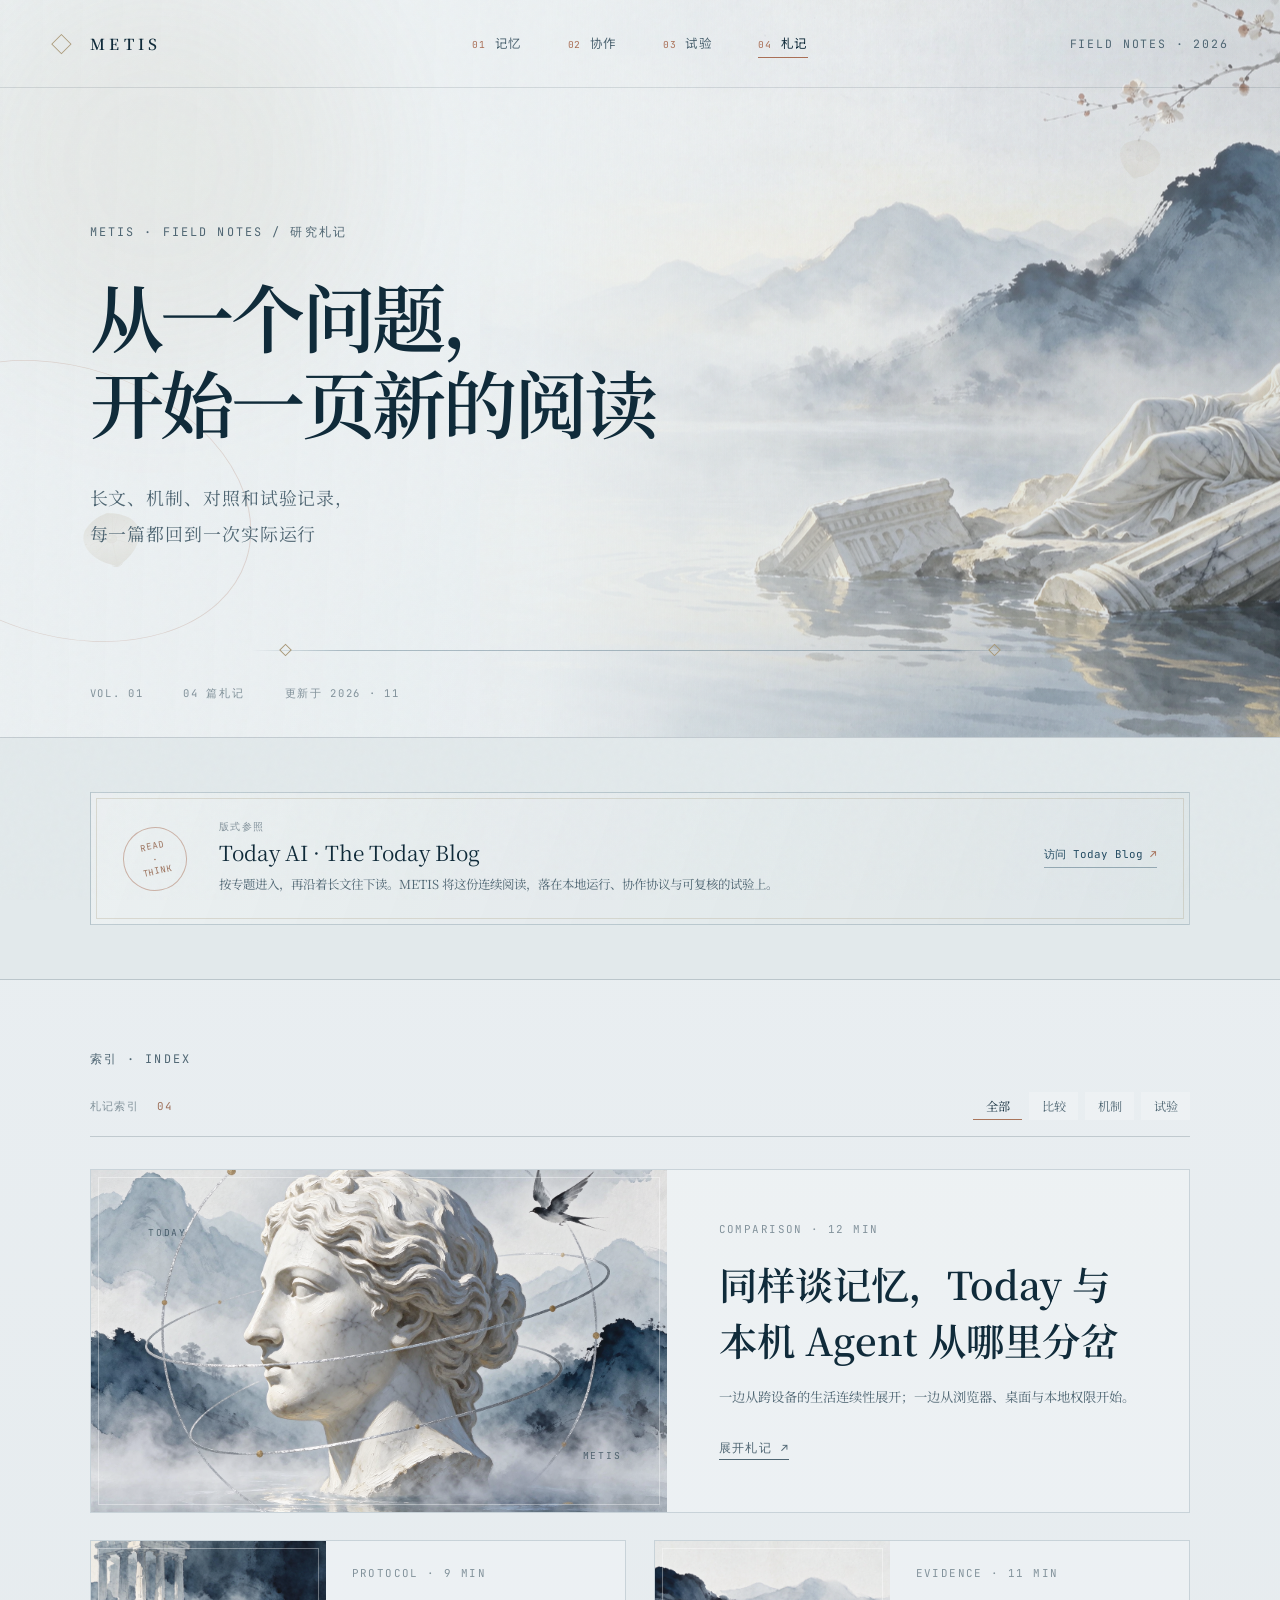
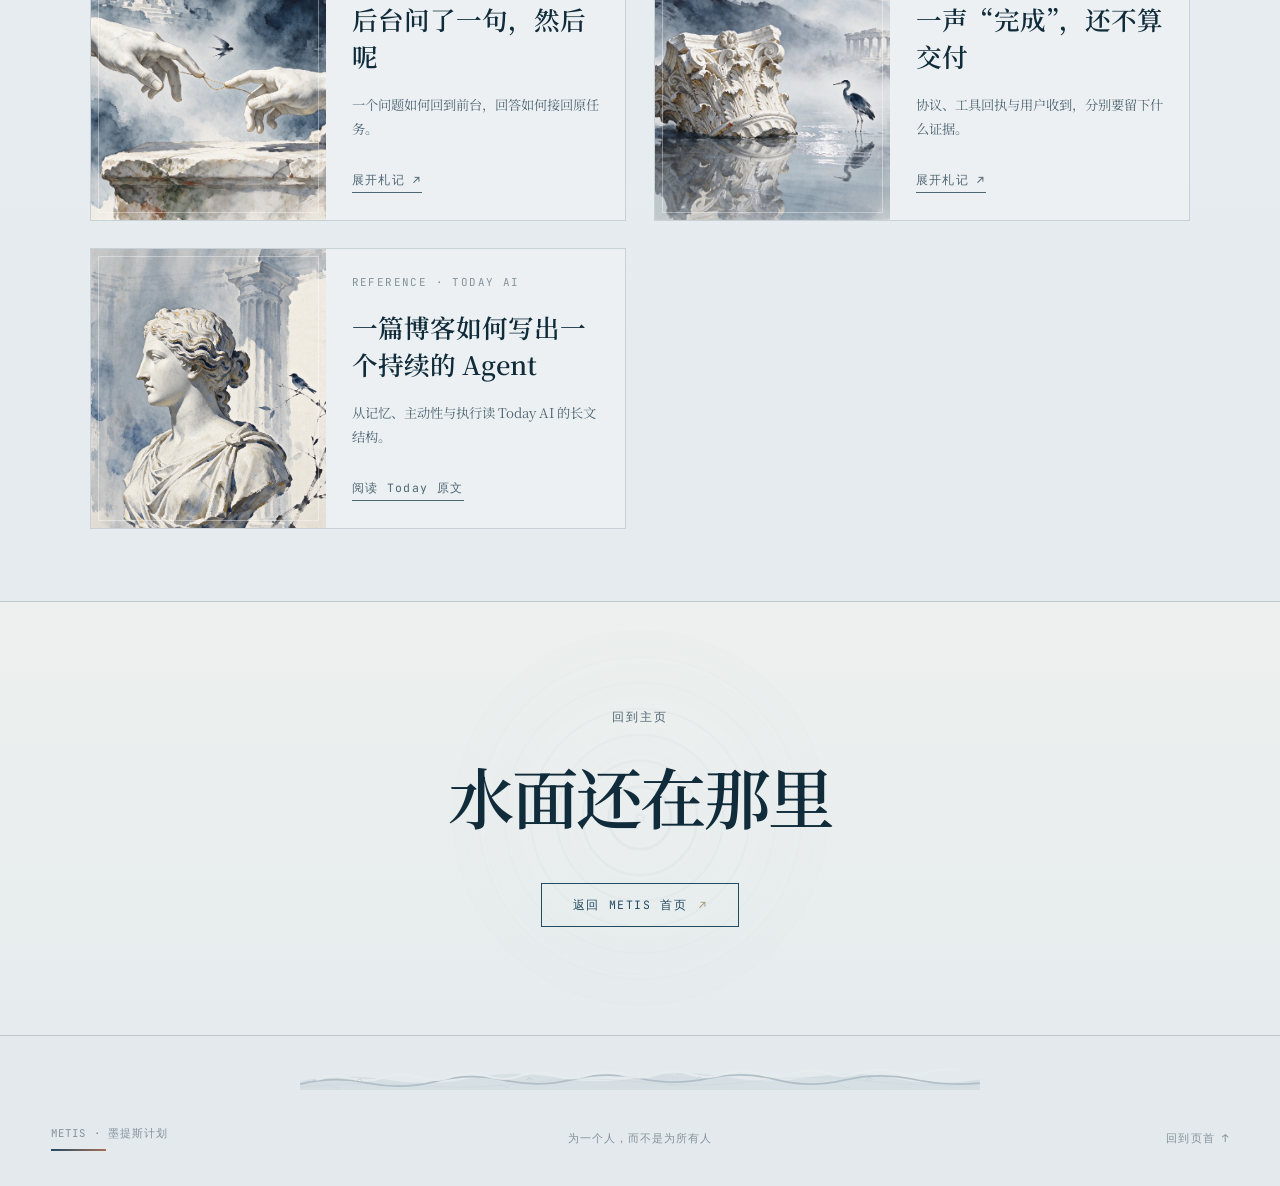
==== commit 0ced9a1f: "best" ====
--- a/blog.html
+++ b/blog.html
@@ -10,6 +10,9 @@
   <meta property="og:type" content="website">
   <meta property="og:image" content="./assets/metis-tide.png">
   <title>研究札记 · METIS</title>
+  <link rel="preconnect" href="https://fonts.googleapis.com">
+  <link rel="preconnect" href="https://fonts.gstatic.com" crossorigin>
+  <link href="https://fonts.googleapis.com/css2?family=Noto+Serif+SC:wght@400;600;900&family=Noto+Sans+SC:wght@400;500&family=Playfair+Display:ital,wght@0,500;1,500;1,600&family=JetBrains+Mono:wght@400;500&family=Ma+Shan+Zheng&display=swap" rel="stylesheet">
   <link rel="stylesheet" href="./style.css">
   <script src="./script.js" defer></script>
 </head>
@@ -22,10 +25,10 @@
       <span>METIS</span>
     </a>
     <nav class="site-nav" aria-label="主导航">
-      <a href="./index.html#memory">记忆</a>
-      <a href="./index.html#collaboration">协作</a>
-      <a href="./index.html#evidence">试验</a>
-      <a href="#top" aria-current="page">札记</a>
+      <a href="./index.html#memory"><span class="nav-num">01</span>记忆</a>
+      <a href="./index.html#collaboration"><span class="nav-num">02</span>协作</a>
+      <a href="./index.html#evidence"><span class="nav-num">03</span>试验</a>
+      <a href="#top" aria-current="page"><span class="nav-num">04</span>札记</a>
     </nav>
     <span class="issue">FIELD NOTES · 2026</span>
     <span class="scroll-progress" aria-hidden="true"><i></i></span>
@@ -35,13 +38,20 @@
     <!-- 博客刊头 -->
     <section class="blog-masthead" id="top" aria-labelledby="blog-title">
       <div class="blog-masthead-art" aria-hidden="true">
-        <img src="./assets/metis-tide.png" alt="">
+        <img src="./assets/metis-dawn.png" alt="">
       </div>
       <div class="blog-masthead-wash" aria-hidden="true"></div>
+      <div class="blog-masthead-deco" aria-hidden="true">
+        <div class="color-blocks"><i class="block block-gold block-soft"></i></div>
+        <div class="geo-orbit geo-o2"></div>
+        <img class="blog-shell blog-shell-a" src="./assets/decor/shell.svg" alt="">
+        <img class="blog-shell blog-shell-b" src="./assets/decor/shell.svg" alt="">
+        <div class="mote-field" data-motes="8"></div>
+      </div>
       <div class="blog-masthead-copy">
         <p class="eyebrow">METIS · FIELD NOTES / 研究札记</p>
-        <h1 id="blog-title">从一个问题，<br>开始一页新的阅读。</h1>
-        <p class="blog-lead">长文、机制、对照和试验记录。<br>每一篇都回到一次实际运行。</p>
+        <h1 id="blog-title">从一个问题，<br>开始一页新的阅读</h1>
+        <p class="blog-lead">长文、机制、对照和试验记录，<br>每一篇都回到一次实际运行</p>
       </div>
       <div class="blog-masthead-meta" aria-hidden="true">
         <span>VOL. 01</span><span>04 篇札记</span><span>更新于 2026 · 11</span>
@@ -74,32 +84,33 @@
       </div>
 
       <div class="journal-grid">
-        <button class="journal-card journal-feature reveal" type="button" data-category="compare" data-article-open="article-memory">
-          <div class="journal-art art-atlas" aria-hidden="true"><svg viewBox="0 0 760 360"><path d="M70 266 C210 252 181 105 350 115 S525 288 692 81"/><ellipse cx="382" cy="184" rx="223" ry="104"/><ellipse cx="382" cy="184" rx="111" ry="166" transform="rotate(48 382 184)"/><circle cx="382" cy="184" r="18"/><path d="M86 83h104M580 277h90"/></svg><span class="art-word art-today">TODAY</span><span class="art-word art-metis">METIS</span></div>
-          <span class="journal-card-copy"><span class="note-meta">COMPARISON · 12 MIN</span><span class="journal-title">同样谈记忆，Today 与本机 Agent 从哪里分岔？</span><span class="journal-summary">一边从跨设备的生活连续性展开；一边从浏览器、桌面与本地权限开始。</span><span class="note-link">展开札记 ↗</span></span>
+        <button class="journal-card ink-hover journal-feature reveal" type="button" data-category="compare" data-article-open="article-memory">
+          <div class="journal-art art-atlas" aria-hidden="true"><img src="./assets/metis-orbit.png" alt="" loading="lazy"><span class="art-word art-today">TODAY</span><span class="art-word art-metis">METIS</span></div>
+          <span class="journal-card-copy"><span class="note-meta">COMPARISON · 12 MIN</span><span class="journal-title">同样谈记忆，Today 与本机 Agent 从哪里分岔</span><span class="journal-summary">一边从跨设备的生活连续性展开；一边从浏览器、桌面与本地权限开始。</span><span class="note-link">展开札记 ↗</span></span>
         </button>
 
-        <button class="journal-card reveal" type="button" data-category="protocol" data-article-open="article-relay">
-          <div class="journal-art art-relay" aria-hidden="true"><svg viewBox="0 0 480 250"><path d="M37 184 C117 184 90 65 190 65 S260 193 340 193 S394 94 447 94"/><circle cx="38" cy="184" r="8"/><circle cx="190" cy="65" r="8"/><circle cx="340" cy="193" r="8"/><circle cx="447" cy="94" r="8"/><rect x="154" y="36" width="72" height="54" rx="2"/><rect x="303" y="164" width="74" height="54" rx="2"/></svg></div>
-          <span class="journal-card-copy"><span class="note-meta">PROTOCOL · 9 MIN</span><span class="journal-title">后台问了一句，然后呢？</span><span class="journal-summary">一个问题如何回到前台，回答如何接回原任务。</span><span class="note-link">展开札记 ↗</span></span>
+        <button class="journal-card ink-hover reveal" type="button" data-category="protocol" data-article-open="article-relay">
+          <div class="journal-art art-relay" aria-hidden="true"><img src="./assets/panel-relay.png" alt="古典画：两只大理石手在石台上方传递一根金线，雾中神庙与飞燕" loading="lazy"></div>
+          <span class="journal-card-copy"><span class="note-meta">PROTOCOL · 9 MIN</span><span class="journal-title">后台问了一句，然后呢</span><span class="journal-summary">一个问题如何回到前台，回答如何接回原任务。</span><span class="note-link">展开札记 ↗</span></span>
         </button>
 
-        <button class="journal-card reveal" type="button" data-category="evidence" data-article-open="article-proof">
-          <div class="journal-art art-proof" aria-hidden="true"><svg viewBox="0 0 480 250"><path d="M56 198h362M82 209V44M90 170l68-30 58 12 57-76 51 32 63-56"/><circle cx="158" cy="140" r="6"/><circle cx="273" cy="76" r="6"/><circle cx="324" cy="108" r="6"/><path d="M83 88h330" stroke-dasharray="3 8"/></svg></div>
+        <button class="journal-card ink-hover reveal" type="button" data-category="evidence" data-article-open="article-proof">
+          <div class="journal-art art-proof" aria-hidden="true"><img src="./assets/panel-proof.png" alt="古典画：残破的科林斯柱头半浸静水，一只鹭立浅滩，远处雾中神庙" loading="lazy"></div>
           <span class="journal-card-copy"><span class="note-meta">EVIDENCE · 11 MIN</span><span class="journal-title">一声“完成”，还不算交付</span><span class="journal-summary">协议、工具回执与用户收到，分别要留下什么证据。</span><span class="note-link">展开札记 ↗</span></span>
         </button>
 
-        <a class="journal-card reveal" data-category="compare" href="https://today.ai/articles/blog/what-is-today" target="_blank" rel="noreferrer">
-          <div class="journal-art art-memory" aria-hidden="true"><svg viewBox="0 0 480 250"><circle cx="242" cy="127" r="62"/><ellipse cx="242" cy="127" rx="190" ry="62" transform="rotate(-25 242 127)"/><ellipse cx="242" cy="127" rx="173" ry="82" transform="rotate(33 242 127)"/><path d="M60 208c68-35 105-18 165-49 82-42 94-107 183-129"/><circle cx="60" cy="208" r="7"/><circle cx="408" cy="30" r="7"/></svg></div>
+        <a class="journal-card ink-hover reveal" data-category="compare" href="https://today.ai/articles/blog/what-is-today" target="_blank" rel="noreferrer">
+          <div class="journal-art art-memory" aria-hidden="true"><img src="./assets/panel-bust.png" alt="古典画：白色大理石女性胸像侧面，柱影墙前一枝水墨花鸟" loading="lazy"></div>
           <div class="journal-card-copy"><span class="note-meta">REFERENCE · TODAY AI</span><h3>一篇博客如何写出一个持续的 Agent</h3><p>从记忆、主动性与执行读 Today AI 的长文结构。</p><span class="note-link">阅读 Today 原文</span></div>
         </a>
       </div>
     </section>
 
     <section class="blog-outro">
+      <img class="blog-outro-ripple" src="./assets/decor/ripple.svg" alt="" aria-hidden="true">
       <div class="blog-outro-inner reveal">
         <p class="folio">回到主页</p>
-        <h2>水面还在那里。</h2>
+        <h2>水面还在那里</h2>
         <a class="ghost-button" href="./index.html">返回 METIS 首页 <span aria-hidden="true">↗</span></a>
       </div>
     </section>
@@ -108,9 +119,9 @@
     <dialog class="article-dialog" id="article-memory" aria-labelledby="article-memory-title">
       <article class="article-sheet">
         <form method="dialog" class="article-close"><button aria-label="关闭札记">关闭 <span aria-hidden="true">×</span></button></form>
-        <header class="article-heading"><p class="note-meta">COMPARISON · MEMORY · 12 MIN</p><h2 id="article-memory-title">生活记忆，<br>怎样抵达下一步？</h2><p>对照一篇产品长文，也辨认本机 Agent 的起点。</p></header>
+        <header class="article-heading"><p class="note-meta">COMPARISON · MEMORY · 12 MIN</p><h2 id="article-memory-title">生活记忆，<br>怎样抵达下一步</h2><p>对照一篇产品长文，也辨认本机 Agent 的起点。</p></header>
         <figure class="article-illustration article-tide" aria-label="两组轨道交汇，分别代表跨设备的生活记忆与本机上下文"><svg viewBox="0 0 760 280" aria-hidden="true"><ellipse cx="380" cy="140" rx="315" ry="78" transform="rotate(-13 380 140)"/><ellipse cx="380" cy="140" rx="270" ry="92" transform="rotate(28 380 140)"/><path d="M70 216C194 205 222 70 351 84s188 151 335 24"/><circle cx="380" cy="140" r="14"/><circle cx="115" cy="209" r="7"/><circle cx="641" cy="103" r="7"/></svg><figcaption>跨设备的连续性 / 本机的具体处境</figcaption></figure>
-        <div class="article-body"><p>Today AI 的博客把 Agent 放回生活连续性里讲：记忆连接偏好、项目与目标，主动性从时间和上下文中长出来，执行再回到可读的结果。文章不是一排功能卡片，而是沿着一个问题逐层展开。</p><h3>本机，是另一种叙事起点</h3><p>METIS 的问题更贴近桌面：一个承诺是否还没收尾？当前 Edge 页面是不是本人正在使用的工作区？一次文件操作有没有留下结果？这些关系不能从“记住更多”自动推出，而要依赖明确来源、授权范围与动作后的回读。</p><p>借用 Today 的编辑节奏，不借它的云端假设。关于记忆的叙述，应该能指回一段观察；关于行动的叙述，应该能指回一次实际结果。</p><p class="article-source">阅读参照：<a href="https://today.ai/articles/blog/what-is-today" target="_blank" rel="noreferrer">What Is Today? · Today AI ↗</a></p></div>
+        <div class="article-body"><p>Today AI 的博客把 Agent 放回生活连续性里讲：记忆连接偏好、项目与目标，主动性从时间和上下文中长出来，执行再回到可读的结果。文章不是一排功能卡片，而是沿着一个问题逐层展开。</p><h3>本机，是另一种叙事起点</h3><p>METIS 的问题更贴近桌面：一个承诺是否还没收尾？当前 Edge 页面是不是本人正在使用的工作区？一次文件操作有没有留下结果？这些关系不能从“记住更多”自动推出，而要依赖明确来源、授权范围与动作后的回读。</p><p>借用 Today 的编辑节奏，不借它的云端假设。关于记忆的叙述，应该能指回一段观察；关于行动的叙述，应该能指回一次实际结果。</p><aside class="insight-note"><span>深度洞察</span><h4>记忆的最小单位，不是文本</h4><p>一条能被指回来源的记忆，才具备被修正的资格。云端产品把记忆当作连续性的燃料；本机 Agent 必须把它当作有出处的证词——前者关心记得多少，后者关心每一条能否对质。</p></aside><p class="article-source">阅读参照：<a href="https://today.ai/articles/blog/what-is-today" target="_blank" rel="noreferrer">What Is Today? · Today AI ↗</a></p></div>
         <footer class="article-foot">METIS / 札记一 · 更新于 2026 年 11 月</footer>
       </article>
     </dialog>
@@ -118,9 +129,9 @@
     <dialog class="article-dialog" id="article-relay" aria-labelledby="article-relay-title">
       <article class="article-sheet">
         <form method="dialog" class="article-close"><button aria-label="关闭札记">关闭 <span aria-hidden="true">×</span></button></form>
-        <header class="article-heading"><p class="note-meta">PROTOCOL · COOPERATION · 9 MIN</p><h2 id="article-relay-title">提问是接力，<br>不是暂停。</h2><p>后台缺少信息时，前台听见问题；回答之后，原任务继续。</p></header>
+        <header class="article-heading"><p class="note-meta">PROTOCOL · COOPERATION · 9 MIN</p><h2 id="article-relay-title">提问是接力，<br>不是暂停</h2><p>后台缺少信息时，前台听见问题；回答之后，原任务继续。</p></header>
         <figure class="article-illustration article-steps" aria-label="执行、询问、回答、恢复、交付的任务路径"><svg viewBox="0 0 760 280" aria-hidden="true"><path d="M64 142C128 142 126 76 204 76S271 206 348 206s75-130 151-130 73 130 151 130"/><g><circle cx="64" cy="142" r="11"/><circle cx="204" cy="76" r="11"/><circle cx="348" cy="206" r="11"/><circle cx="499" cy="76" r="11"/><circle cx="650" cy="206" r="11"/></g></svg><figcaption>执行 → 等待本人 → 回答 → 同一代际恢复 → 交付</figcaption></figure>
-        <div class="article-body"><p>后台 Agent 问问题，不应把一项工作丢进静默等待。问题要带着任务身份回到前台，语音与界面使用同一条问题记录；回答再按问题 ID 和任务代际送回去。</p><h3>保持同一件事</h3><p>继续、改向与取消是不同的动作。继续时，回答进入原任务，执行从等待位置接上；改向或取消时，旧任务代际失效，迟到的回答不能落到新工作里。</p><p>因此，状态图会包含“正在执行”“等待回答”“已恢复”和“已交付”。问题被生成不等于你听见了它，任务完成也不等于结果已经送达。</p></div>
+        <div class="article-body"><p>后台 Agent 问问题，不应把一项工作丢进静默等待。问题要带着任务身份回到前台，语音与界面使用同一条问题记录；回答再按问题 ID 和任务代际送回去。</p><h3>保持同一件事</h3><p>继续、改向与取消是不同的动作。继续时，回答进入原任务，执行从等待位置接上；改向或取消时，旧任务代际失效，迟到的回答不能落到新工作里。</p><p>因此，状态图会包含“正在执行”“等待回答”“已恢复”和“已交付”。问题被生成不等于你听见了它，任务完成也不等于结果已经送达。</p><aside class="insight-note"><span>深度洞察</span><h4>问题 ID 与任务代际，是两把不同的钥匙</h4><p>问题 ID 保证回答接回正确的提问；任务代际保证迟到的回答不会落进已经改向的新工作。只有前者，接力会串线；只有后者，回答会丢失。二者同时在场，等待才是安全的暂停而非静默的丢弃。</p></aside></div>
         <footer class="article-foot">METIS / 札记二 · 任务协作协议</footer>
       </article>
     </dialog>
@@ -128,18 +139,21 @@
     <dialog class="article-dialog" id="article-proof" aria-labelledby="article-proof-title">
       <article class="article-sheet">
         <form method="dialog" class="article-close"><button aria-label="关闭札记">关闭 <span aria-hidden="true">×</span></button></form>
-        <header class="article-heading"><p class="note-meta">EVIDENCE · DELIVERY · 11 MIN</p><h2 id="article-proof-title">完成，需要两种证据：<br>结果与抵达。</h2><p>工具回执只能说明动作发生；交付还要说明人是否收到。</p></header>
+        <header class="article-heading"><p class="note-meta">EVIDENCE · DELIVERY · 11 MIN</p><h2 id="article-proof-title">完成，需要两种证据：<br>结果与抵达</h2><p>工具回执只能说明动作发生；交付还要说明人是否收到。</p></header>
         <figure class="article-illustration article-receipt" aria-label="产物、摘要、播出和反馈四个阶段"><div><span>01</span><b>产物</b><small>文件 / 页面</small></div><div><span>02</span><b>摘要</b><small>结论 / 下一步</small></div><div><span>03</span><b>播出</b><small>排队 / 播放</small></div><div><span>04</span><b>回应</b><small>收到 / 修正</small></div></figure>
-        <div class="article-body"><p>研究文档可以存在磁盘上，但用户可能正在对话、听着语音，或暂时离开屏幕。我们把结果本身与结果送达分开：产物写入、短摘要生成、进入播报队列、真正播放、用户回应，分别记录。</p><h3>让数字有边界</h3><p>截至 2026 年 11 月 25 日，阶段二离线回归记录为 361 项、360 项通过、1 项因 Windows 权限分支跳过。它描述的是离线测试范围，不是任何真实账号、物理音箱或每个 Windows 应用都已验证。</p><p>受控网页能验证浏览器链路；真实账号仍需单独确认。测试报告保留未覆盖的部分，避免把“工具返回成功”写成“用户已经收到”。</p></div>
+        <div class="article-body"><p>研究文档可以存在磁盘上，但用户可能正在对话、听着语音，或暂时离开屏幕。我们把结果本身与结果送达分开：产物写入、短摘要生成、进入播报队列、真正播放、用户回应，分别记录。</p><h3>让数字有边界</h3><p>截至 2026 年 11 月 25 日，阶段二离线回归记录为 361 项、360 项通过、1 项因 Windows 权限分支跳过。它描述的是离线测试范围，不是任何真实账号、物理音箱或每个 Windows 应用都已验证。</p><p>受控网页能验证浏览器链路；真实账号仍需单独确认。测试报告保留未覆盖的部分，避免把“工具返回成功”写成“用户已经收到”。</p><aside class="insight-note"><span>深度洞察</span><h4>把“完成”拆成两个动词</h4><p>做出与送达，是两条独立的证据链：前者以产物与回执为证，后者以播出与回应为证。合并它们，报告就会在无声处虚报；分开它们，未完成的部分才能保留自己未完成的名字。</p></aside></div>
         <footer class="article-foot">METIS / 札记三 · 证据索引更新于 2026 年 11 月 25 日</footer>
       </article>
     </dialog>
   </main>
 
   <footer class="site-footer">
-    <span>METIS · 墨提斯计划</span>
-    <span>为一个人，而不是为所有人。</span>
-    <a href="#top">回到页首</a>
+    <div class="footer-wave" aria-hidden="true"><img src="./assets/decor/divider-wave.svg" alt=""></div>
+    <div class="footer-row">
+      <span class="footer-brand">METIS · 墨提斯计划<i class="brand-line" aria-hidden="true"></i></span>
+      <span>为一个人，而不是为所有人</span>
+      <a href="#top">回到页首 ↑</a>
+    </div>
   </footer>
 </body>
 </html>
--- a/style.css
+++ b/style.css
@@ -1,27 +1,36 @@
 /* ============================================================
-   METIS · style.css
-   前段（hero / 序）保持原样；后续章节采用「刊头侧栏 + 主体」
-   的杂志版式，装饰与动效分层管理。
+   METIS · style.css  (第二轮)
+   Venus 可组合设计系统：Base(骨骼) + Palette(雾蓝配方) + Decorations(挂件)
+   杂志版式 · 希腊古典装饰 · 几何椭圆 · 水流缓动
    ============================================================ */
 
 :root {
+  /* Paper */
   --paper: #e9eef1;
   --paper-soft: #f2f4f4;
   --paper-deep: #d9e1e5;
+  /* Ink */
   --ink: #102b3a;
   --ink-soft: #4f6673;
   --ink-faint: #82929b;
+  /* Chromatic */
   --blue: #234b62;
   --blue-deep: #0d3044;
   --silver: #a6b5bd;
+  /* Accent */
   --old-gold: #a99979;
   --clay: #a96f56;
+  --parchment: #d6c9b4;
   --hairline: rgba(16, 43, 58, 0.18);
-  --serif: "Noto Serif SC", "Songti SC", "STSong", Georgia, serif;
+  /* Type */
+  --serif: "Noto Serif SC", "Songti SC", "STSong", "SimSun", Georgia, serif;
+  --latin: "Playfair Display", Georgia, serif;
   --sans: "Noto Sans SC", "Microsoft YaHei", system-ui, sans-serif;
   --mono: "JetBrains Mono", "SFMono-Regular", Consolas, monospace;
+  --hand: "Ma Shan Zheng", "Zhi Mang Xing", cursive;
+  /* Motion */
   --ease: cubic-bezier(0.16, 1, 0.3, 1);
-  --header-h: 92px;
+  --header-h: 88px;
 }
 
 * { box-sizing: border-box; }
@@ -59,6 +68,7 @@
 img { max-width: 100%; display: block; }
 a { color: inherit; text-decoration: none; }
 button { font: inherit; }
+::selection { background: var(--blue); color: var(--paper-soft); }
 
 .skip-link {
   position: fixed;
@@ -89,7 +99,7 @@
   transition: background .5s var(--ease), border-color .5s var(--ease), height .5s var(--ease);
 }
 .site-header.is-scrolled {
-  height: 68px;
+  height: 64px;
   background: rgba(233,238,241,.82);
   backdrop-filter: blur(14px);
   -webkit-backdrop-filter: blur(14px);
@@ -117,20 +127,28 @@
   display: flex;
   gap: .85rem;
   align-items: center;
-  font: 600 .92rem/1 var(--serif);
+  font: 600 .95rem/1 var(--serif);
   letter-spacing: .28em;
 }
 .wordmark-mark { color: var(--old-gold); font-size: 1.3rem; transition: transform .6s var(--ease); }
 .wordmark:hover .wordmark-mark { transform: rotate(180deg); }
 
-.site-nav { display: flex; gap: clamp(1.7rem, 4vw, 3.8rem); }
+.site-nav { display: flex; gap: clamp(1.6rem, 3.6vw, 3.2rem); }
 .site-nav a,
 .issue {
-  font: .72rem/1 var(--mono);
-  letter-spacing: .16em;
+  font: .78rem/1 var(--sans);
+  letter-spacing: .12em;
   color: var(--ink-soft);
 }
-.site-nav a { position: relative; padding: .5rem 0; transition: color .3s ease; }
+.site-nav a {
+  position: relative;
+  display: inline-flex;
+  align-items: baseline;
+  gap: .55rem;
+  padding: .5rem 0;
+  transition: color .3s ease;
+}
+.nav-num { color: var(--clay); font: .6rem/1 var(--mono); letter-spacing: .08em; }
 .site-nav a::after {
   content: "";
   position: absolute;
@@ -138,7 +156,7 @@
   right: 0;
   bottom: 0;
   height: 1px;
-  background: var(--blue);
+  background: var(--clay);
   transform: scaleX(0);
   transform-origin: right;
   transition: transform .5s var(--ease);
@@ -146,13 +164,148 @@
 .site-nav a:hover::after,
 .site-nav a:focus-visible::after,
 .site-nav a.is-active::after { transform: scaleX(1); transform-origin: left; }
+.site-nav a:hover,
 .site-nav a.is-active { color: var(--ink); }
 .site-nav a[aria-current="page"] { color: var(--ink); }
 .site-nav a[aria-current="page"]::after { transform: scaleX(1); }
-.issue { justify-self: end; }
+.issue { justify-self: end; font: .72rem/1 var(--mono); letter-spacing: .16em; }
 
 /* ============================================================
-   Hero（保持前段原样，仅补入场动效）
+   装饰挂件 · 通用协议
+   opacity 0.03–0.25 · pointer-events:none · 不占文档流
+   ============================================================ */
+
+/* 色斑模糊（BG-05）——呼吸的大面积色块 */
+.color-blocks { position: absolute; inset: 0; overflow: hidden; pointer-events: none; }
+.block {
+  position: absolute;
+  border-radius: 50%;
+  filter: blur(70px);
+  opacity: .62;
+  animation: block-breathe 11s ease-in-out infinite;
+}
+.block-gold { width: 26rem; height: 26rem; top: -6%; left: -4%; background: rgba(169,153,121,.2); }
+.block-blue { width: 32rem; height: 32rem; top: 22%; right: -8%; background: rgba(35,75,98,.15); border-radius: 38% 62% 60% 40% / 40% 36% 64% 60%; animation-delay: 3s; }
+.block-clay { width: 20rem; height: 20rem; bottom: 4%; left: 24%; background: rgba(169,111,86,.13); border-radius: 60% 40% 34% 66% / 56% 34% 66% 44%; animation-delay: 6s; }
+.block-soft { opacity: .45; }
+.block-right { left: auto; right: -6%; }
+
+/* 几何椭圆 —— METIS 签名：倾斜轨道线，提升层次 */
+.geo-orbit {
+  position: absolute;
+  border: 1px solid rgba(35,75,98,.16);
+  border-radius: 50%;
+  pointer-events: none;
+}
+.geo-o1 {
+  width: 54vw; aspect-ratio: 1;
+  right: -16vw; top: 8%;
+  transform: rotate(-24deg) scaleY(.58);
+}
+.geo-o1::after {
+  content: ""; position: absolute; inset: 16%;
+  border: 1px dashed rgba(169,153,121,.3); border-radius: 50%;
+}
+.geo-o2 {
+  width: 30vw; aspect-ratio: 1;
+  left: -10vw; bottom: 6%;
+  transform: rotate(18deg) scaleY(.7);
+  border-color: rgba(169,111,86,.22);
+}
+.geo-o3 {
+  width: 40vw; aspect-ratio: 1;
+  left: -12vw; top: 12%;
+  transform: rotate(-16deg) scaleY(.62);
+}
+.geo-o4 {
+  width: 34vw; aspect-ratio: 1;
+  right: -10vw; bottom: 8%;
+  transform: rotate(22deg) scaleY(.55);
+}
+
+/* 希腊卷草角框（CR-03） */
+.corner-art {
+  position: absolute;
+  width: clamp(4.5rem, 7vw, 7rem);
+  height: auto;
+  opacity: .22;
+  pointer-events: none;
+}
+.corner-tl { top: 3.2rem; left: 3.2%; }
+.corner-tr { top: 3.2rem; right: 3.2%; transform: scaleX(-1); }
+.corner-bl { bottom: 3.2rem; left: 3.2%; transform: scaleY(-1); }
+.corner-br { bottom: 3.2rem; right: 3.2%; transform: scale(-1); }
+
+/* 青海波（BG-01） */
+.seigaiha-band {
+  position: absolute;
+  left: 0; right: 0; bottom: 0;
+  height: 8rem;
+  background: url("./assets/decor/seigaiha.svg") repeat-x bottom;
+  background-size: 140px 140px;
+  opacity: .07;
+  mask-image: linear-gradient(transparent, #000 70%);
+  -webkit-mask-image: linear-gradient(transparent, #000 70%);
+  pointer-events: none;
+}
+.seigaiha-field {
+  position: absolute;
+  inset: 0;
+  background: url("./assets/decor/seigaiha.svg") repeat;
+  background-size: 120px 120px;
+  opacity: .045;
+  pointer-events: none;
+}
+
+/* 艺术分隔线（DV-01）——缓慢流动 */
+.section-divider {
+  position: relative;
+  width: min(760px, 72%);
+  margin: clamp(3rem, 6vh, 5rem) auto 0;
+  pointer-events: none;
+}
+.section-divider img {
+  width: 100%;
+  opacity: .3;
+  animation: wave-flow 9s ease-in-out infinite;
+}
+
+/* 银尘漂浮（SC · ambient） */
+.mote-field { position: absolute; inset: 0; overflow: hidden; pointer-events: none; }
+.mote {
+  position: absolute;
+  top: -4%;
+  left: var(--mx, 50%);
+  width: var(--ms, 5px);
+  height: var(--ms, 5px);
+  border-radius: 50%;
+  background: radial-gradient(circle at 35% 35%, rgba(250,251,250,.95), rgba(198,210,216,.55) 60%, transparent);
+  opacity: 0;
+  animation: mote-drift var(--md, 14s) linear infinite;
+  animation-delay: var(--mdelay, 0s);
+}
+.mote:nth-child(odd) { border-radius: 62% 38% 55% 45% / 55% 48% 52% 45%; }
+
+/* 水墨晕染悬停 —— 跟随鼠标的微光 */
+.ink-hover { position: relative; }
+.ink-hover::after {
+  content: "";
+  position: absolute;
+  inset: 0;
+  z-index: 0;
+  background: radial-gradient(22rem circle at var(--mx, 50%) var(--my, 50%), rgba(35,75,98,.075), transparent 62%);
+  opacity: 0;
+  transition: opacity .6s ease;
+  pointer-events: none;
+}
+.ink-hover:hover::after { opacity: 1; }
+.ink-hover > * { position: relative; z-index: 1; }
+
+/* 磁吸元素 */
+[data-magnetic] { transition: transform .35s var(--ease); will-change: transform; }
+
+/* ============================================================
+   Hero · 水面
    ============================================================ */
 .hero {
   position: relative;
@@ -161,13 +314,13 @@
   overflow: hidden;
   border-bottom: 1px solid var(--hairline);
 }
-.hero-image { position: absolute; inset: 0; z-index: -3; }
+.hero-image { position: absolute; inset: -2.5%; z-index: -3; }
 .hero-image img {
   width: 100%;
   height: 100%;
   object-fit: cover;
-  object-position: center;
-  filter: saturate(.78) contrast(.96) brightness(1.05);
+  object-position: 62% center;
+  filter: saturate(.92) contrast(.98) brightness(1.02);
   transform: scale(1.015);
   animation: settle 2.4s var(--ease) both;
 }
@@ -179,9 +332,26 @@
     linear-gradient(90deg, rgba(235,240,242,.98) 0%, rgba(235,240,242,.88) 31%, rgba(235,240,242,.2) 56%, rgba(20,45,58,.04) 100%),
     linear-gradient(180deg, rgba(239,243,244,.16), rgba(15,45,63,.15));
 }
+.hero-deco { position: absolute; inset: 0; z-index: -1; pointer-events: none; }
+.hero-venus {
+  position: absolute;
+  top: 9%;
+  right: 4.5%;
+  width: clamp(11rem, 17vw, 17rem);
+  opacity: .22;
+  filter: blur(.6px);
+  animation: venus-sway 16s ease-in-out infinite;
+}
+.hero-shell { position: absolute; width: 5rem; opacity: .24; }
+.shell-a { left: 7%; bottom: 26%; transform: rotate(-14deg); animation: shell-bob 9s ease-in-out infinite; }
+.shell-b { right: 16%; top: 24%; width: 3.6rem; transform: rotate(18deg); opacity: .2; animation: shell-bob 11s 2s ease-in-out infinite; }
+.hero-swallow { position: absolute; width: clamp(3.4rem, 5vw, 5rem); opacity: .34; }
+.swallow-a { left: 30%; top: 20%; transform: rotate(-8deg); animation: swallow-glide 14s ease-in-out infinite; }
+.swallow-b { left: 44%; top: 13%; width: clamp(2.4rem, 3.4vw, 3.4rem); transform: scaleX(-1) rotate(6deg); opacity: .24; animation: swallow-glide 17s 3s ease-in-out infinite; }
+
 .hero-thread {
   position: absolute;
-  z-index: -1;
+  z-index: 0;
   left: 0; right: 0; bottom: 12%;
   width: 100%; height: 42%;
   opacity: .62;
@@ -189,54 +359,102 @@
 }
 .hero-thread path {
   fill: none;
-  stroke: rgba(244,245,239,.9);
+  stroke: rgba(35,75,98,.42);
   stroke-width: 1.4;
   stroke-dasharray: 1700;
   stroke-dashoffset: 1700;
   animation: draw 3.8s .4s var(--ease) forwards;
 }
+
+/* 底部希腊波浪带：双层错速流动 */
+.hero-waveband { position: absolute; left: 0; right: 0; bottom: -2px; height: 6.5rem; z-index: 0; pointer-events: none; }
+.waveband {
+  position: absolute;
+  left: -6%; right: -6%; bottom: 0;
+  height: 100%;
+  background: url("./assets/decor/wave-greek.svg") repeat-x bottom;
+  background-size: 420px 105px;
+}
+.waveband-back { opacity: .12; transform: translateY(-14px) scaleX(-1); animation: wave-flow 13s ease-in-out infinite; }
+.waveband-front { opacity: .2; animation: wave-flow 9s 1.2s ease-in-out infinite; }
+
 .hero-copy {
   position: absolute;
   left: clamp(1.5rem, 8vw, 9rem);
   top: 50%;
-  width: min(44rem, 74vw);
+  width: min(60rem, 80vw);
   transform: translateY(-46%);
+  z-index: 1;
 }
 .hero-copy > * { animation: rise 1s var(--ease) both; }
 .hero-copy > *:nth-child(1) { animation-delay: .25s; }
 .hero-copy > *:nth-child(2) { animation-delay: .4s; }
 .hero-copy > *:nth-child(3) { animation-delay: .6s; }
+.hero-copy > *:nth-child(4) { animation-delay: .95s; }
 
 .eyebrow,
 .folio {
-  margin: 0 0 2.4rem;
+  margin: 0 0 2rem;
   color: var(--ink-soft);
-  font: .72rem/1.2 var(--mono);
+  font: .74rem/1.2 var(--mono);
   letter-spacing: .18em;
   text-transform: uppercase;
 }
+.eyebrow em { font-family: var(--latin); font-style: italic; color: var(--clay); letter-spacing: .04em; text-transform: none; }
+.greek { font-family: var(--serif); font-style: normal; text-transform: none; letter-spacing: .1em; }
 .hero h1 {
   margin: 0;
-  max-width: 12ch;
-  font: 400 clamp(3.2rem, 6.6vw, 7rem)/1.13 var(--serif);
-  letter-spacing: -.06em;
+  max-width: 11em;
+  font: 900 clamp(3.4rem, 7vw, 6.8rem)/1.12 var(--serif);
+  letter-spacing: -.05em;
   text-wrap: balance;
 }
+.keep { display: inline-block; }
+/* 关键词色块 —— Venus 签名 */
+.title-mark {
+  display: inline-block;
+  padding: .02em .16em;
+  background: var(--blue);
+  color: var(--paper-soft);
+  box-shadow: 6px 6px 0 rgba(169,153,121,.28);
+}
+/* 标题内彩色关键词 —— 实色底 + 底部晕染 */
+.title-clay {
+  color: var(--clay);
+  background: rgba(169,111,86,.1);
+  padding: 0 .14em;
+  box-shadow: inset 0 -0.22em rgba(169,111,86,.16);
+}
+.title-blue {
+  color: var(--blue);
+  background: rgba(35,75,98,.08);
+  padding: 0 .14em;
+  box-shadow: inset 0 -0.24em rgba(35,75,98,.14);
+}
 .hero-lead {
-  margin: clamp(2rem, 5vh, 4rem) 0 0;
+  margin: clamp(1.8rem, 4.5vh, 3.2rem) 0 0;
   color: var(--ink-soft);
-  font: 400 clamp(1.05rem, 1.5vw, 1.35rem)/2 var(--serif);
+  font: 400 clamp(1.1rem, 1.5vw, 1.4rem)/2 var(--serif);
   letter-spacing: .06em;
+}
+.hero-hand {
+  margin: 2.2rem 0 0;
+  color: var(--clay);
+  font: 400 1.5rem/1 var(--hand);
+  letter-spacing: .12em;
+  opacity: .85;
 }
 .hero-caption {
   position: absolute;
   right: clamp(1.5rem, 4vw, 4.5rem);
   bottom: 2.5rem;
   margin: 0;
-  color: rgba(240,244,245,.9);
+  color: rgba(16,43,58,.72);
+  text-shadow: 0 0 12px rgba(233,238,241,.8);
   font: .75rem/1 var(--serif);
   letter-spacing: .12em;
   writing-mode: vertical-rl;
+  z-index: 1;
 }
 .scroll-cue {
   position: absolute;
@@ -248,44 +466,173 @@
   color: var(--ink-soft);
   font: .69rem/1 var(--mono);
   letter-spacing: .18em;
+  z-index: 1;
 }
 .scroll-cue span { width: 4rem; height: 1px; background: currentColor; transition: width .5s var(--ease); }
 .scroll-cue:hover span { width: 6rem; }
 
 /* ============================================================
-   序（保持原样）
+   序
    ============================================================ */
-.spacious { position: relative; padding: clamp(8rem, 18vh, 14rem) clamp(1.5rem, 8vw, 9rem); }
-.prologue { min-height: 100vh; display: grid; align-content: center; }
-.prologue > .folio { position: absolute; top: 11%; left: clamp(1.5rem, 8vw, 9rem); }
+.spacious { position: relative; padding: clamp(5.5rem, 11vh, 9rem) clamp(1.5rem, 8vw, 9rem); }
+.prologue {
+  min-height: auto;
+  display: grid;
+  align-content: center;
+  overflow: clip;
+  background:
+    radial-gradient(ellipse at 18% 28%, rgba(217,225,229,.55), transparent 30rem),
+    radial-gradient(ellipse at 82% 70%, rgba(214,201,180,.18), transparent 26rem),
+    linear-gradient(180deg, #eef2f3, #e7edf0);
+}
+.prologue > .folio { position: absolute; top: 10%; left: clamp(1.5rem, 8vw, 9rem); }
+.prologue-deco { position: absolute; inset: 0; pointer-events: none; }
+
+/* 水印希腊字母 */
+.prologue-watermark {
+  position: absolute;
+  left: 5%;
+  top: 12%;
+  font: 600 clamp(13rem, 24vw, 22rem)/1 var(--serif);
+  letter-spacing: -.06em;
+  color: transparent;
+  -webkit-text-stroke: 1px rgba(35,75,98,.09);
+  user-select: none;
+}
+
+/* 第二轨道椭圆 */
+.geo-o5 {
+  width: 26vw; aspect-ratio: 1;
+  right: -8vw; bottom: 12%;
+  transform: rotate(14deg) scaleY(.6);
+  border-color: rgba(169,111,86,.2);
+}
+
+/* 维纳斯剪影（桌面） */
+.prologue-venus {
+  position: absolute;
+  right: 2%;
+  top: 30%;
+  width: clamp(9rem, 13vw, 13rem);
+  opacity: .1;
+  filter: blur(.5px);
+  animation: venus-sway 16s ease-in-out infinite;
+}
+
+.prologue-sun {
+  position: absolute;
+  top: 12%;
+  right: 7%;
+  width: clamp(9rem, 14vw, 14rem);
+  opacity: .12;
+  animation: slow-spin 90s linear infinite;
+}
+.prologue-ripple {
+  position: absolute;
+  animation: ripple-breath 8s ease-in-out infinite;
+}
+.ripple-a {
+  bottom: 8%;
+  left: 4%;
+  width: clamp(12rem, 18vw, 18rem);
+  opacity: .14;
+}
+.ripple-b {
+  top: 24%;
+  right: 20%;
+  width: clamp(8rem, 11vw, 11rem);
+  opacity: .1;
+  animation: ripple-breath 9s 2s ease-in-out infinite;
+}
+.prologue-shell {
+  position: absolute;
+  opacity: .2;
+}
+.shell-p-a { top: 26%; left: 7%; width: 4.2rem; transform: rotate(-14deg); animation: shell-bob 10s ease-in-out infinite; }
+.shell-p-b { bottom: 22%; right: 9%; width: 3.4rem; transform: rotate(16deg); opacity: .16; animation: shell-bob 12s 2s ease-in-out infinite; }
+.prologue-branch {
+  position: absolute;
+  top: 0; right: 0;
+  width: clamp(10rem, 16vw, 16rem);
+  opacity: .3;
+  pointer-events: none;
+}
+
+/* 序章底部波浪带 + 青海波边缘 */
+.prologue-waveband { position: absolute; left: 0; right: 0; bottom: 0; height: 5rem; z-index: 0; pointer-events: none; }
+.prologue-waveband .waveband-back { opacity: .08; }
+.prologue-waveband .waveband-front { opacity: .14; }
 .prologue-grid {
-  width: min(1120px, 100%);
+  width: min(1180px, 100%);
   margin: auto;
   display: grid;
-  grid-template-columns: 5fr 4fr;
-  gap: clamp(3rem, 10vw, 9rem);
-  align-items: start;
-}
+  grid-template-columns: minmax(0, 1fr) minmax(0, 1fr);
+  gap: clamp(2.5rem, 6vw, 5.5rem);
+  align-items: center;
+  position: relative;
+}
+.prologue-visual { display: block; width: 100%; margin: 0; min-width: 0; }
+.prologue-frame {
+  position: relative;
+  width: 100%;
+  aspect-ratio: 4 / 3;
+  overflow: hidden;
+  border: 1px solid rgba(35,75,98,.37);
+  background: #dfe7e9;
+  box-shadow: 14px 14px 0 rgba(169,153,121,.18), 0 28px 55px rgba(23,55,72,.12);
+}
+.prologue-frame::before {
+  content: ""; position: absolute; inset: 7px;
+  border: 1px solid rgba(255,255,255,.4);
+  pointer-events: none; z-index: 2;
+}
+.prologue-frame img {
+  position: absolute; inset: 0;
+  width: 100%; height: 100%;
+  object-fit: cover;
+  filter: saturate(.92) contrast(.99);
+}
+.prologue-tag {
+  position: absolute; left: 1rem; bottom: 1rem; z-index: 2;
+  padding: .3rem .55rem;
+  color: #eef1ef; background: rgba(13,48,68,.72);
+  font: .6rem/1 var(--mono); letter-spacing: .16em;
+}
+.prologue-overlay {
+  position: absolute; inset: 0;
+  width: 100%; height: 100%;
+  z-index: 1; pointer-events: none;
+}
+.prologue-copy { width: 100%; min-width: 0; }
+.prologue-copy .prose { padding-top: .6rem; }
 .prologue h2,
 .section-intro h2,
 .blog-outro h2,
 .epilogue h2 {
   margin: 0;
-  font: 400 clamp(2.8rem, 5.4vw, 5.6rem)/1.22 var(--serif);
-  letter-spacing: -.05em;
+  font: 600 clamp(2.9rem, 5.2vw, 5.4rem)/1.18 var(--serif);
+  letter-spacing: -.045em;
 }
 .prose { padding-top: 1rem; }
-.prose p { margin: 0 0 2rem; color: var(--ink-soft); font: clamp(1.08rem, 1.45vw, 1.3rem)/2 var(--serif); }
+.prose p { margin: 0 0 1.8rem; color: var(--ink-soft); font: clamp(1.08rem, 1.45vw, 1.3rem)/2 var(--serif); }
 .prose em { color: var(--blue); font-style: normal; letter-spacing: .12em; }
+/* 首字下沉 —— 刊物质感 */
+.prose-lead::first-letter {
+  float: left;
+  margin: .12em .18em 0 0;
+  color: var(--blue);
+  font: 600 3.4em/0.82 var(--serif);
+}
 
 /* ============================================================
    章节骨架：刊头侧栏 + 主体（杂志版式）
    ============================================================ */
 .section {
   position: relative;
-  padding: clamp(7.5rem, 16vh, 13rem) clamp(1.5rem, 7vw, 8rem);
+  padding: clamp(4.5rem, 9vh, 7.5rem) clamp(1.5rem, 7vw, 8rem);
 }
 .section-frame {
+  position: relative;
   width: min(1240px, 100%);
   margin: 0 auto;
   display: grid;
@@ -306,9 +653,9 @@
 }
 .section-rail .folio { margin: 0; max-width: 12ch; }
 .rail-num {
-  font: 400 clamp(3.2rem, 5.5vw, 5.2rem)/1 var(--serif);
-  color: rgba(35,75,98,.16);
-  -webkit-text-stroke: 1px rgba(35,75,98,.45);
+  font: 600 clamp(3.6rem, 6vw, 5.8rem)/1 var(--serif);
+  color: rgba(35,75,98,.14);
+  -webkit-text-stroke: 1px rgba(35,75,98,.42);
   -webkit-text-fill-color: transparent;
   letter-spacing: -.04em;
 }
@@ -327,7 +674,7 @@
   background: var(--old-gold);
   transform: rotate(45deg);
 }
-.rail-note { color: var(--ink-faint); font: .62rem/1.6 var(--mono); letter-spacing: .2em; writing-mode: vertical-rl; }
+.rail-note { color: var(--clay); font: .62rem/1.6 var(--mono); letter-spacing: .2em; writing-mode: vertical-rl; }
 
 /* 章节顶部古典分隔线 */
 .classical-line {
@@ -353,30 +700,15 @@
 .classical-line::after { right: 4%; }
 
 /* 章节引言 */
-.section-intro { max-width: 860px; margin-bottom: clamp(3rem, 7vh, 5.5rem); }
-.section-intro h2 { max-width: 16ch; }
-.intro-note { margin: 2.2rem 0 0; color: var(--ink-soft); font-family: var(--serif); max-width: 44rem; }
-
-/* 装饰：希腊角 */
-.greek-corner { position: absolute; width: 8rem; height: 8rem; opacity: .55; pointer-events: none; }
-.greek-corner::before,
-.greek-corner::after { content: ""; position: absolute; inset: 0; border-color: var(--old-gold); border-style: solid; }
-.greek-corner::before { border-width: 1px 0 0 1px; }
-.greek-corner::after { inset: 9px; border-width: 1px 0 0 1px; opacity: .55; }
-.corner-tr { top: 5.5rem; right: 5.5%; transform: rotate(90deg); }
-.corner-bl { bottom: 5.5rem; left: 5.5%; transform: rotate(-90deg); }
-
-/* 装饰：青海波（章节底部） */
-.deco-wave {
-  position: absolute;
-  left: 0; right: 0; bottom: 0;
-  height: 9rem;
-  opacity: .24;
-  background: repeating-radial-gradient(ellipse at 50% 100%, transparent 0 19px, rgba(35,75,98,.18) 20px 21px, transparent 22px 34px);
-  mask-image: linear-gradient(transparent, #000);
-  -webkit-mask-image: linear-gradient(transparent, #000);
-  pointer-events: none;
-}
+.section-intro { position: relative; max-width: 880px; margin-bottom: clamp(2.4rem, 5vh, 4rem); padding-top: 1.7rem; }
+.section-intro::before {
+  content: "";
+  position: absolute; top: 0; left: 0;
+  width: 4.6rem; height: 3px;
+  background: linear-gradient(90deg, var(--blue) 0 44%, var(--old-gold) 44% 72%, var(--clay) 72% 100%);
+}
+.section-intro h2 { max-width: 13em; }
+.intro-note { margin: 1.8rem 0 0; color: var(--ink-soft); font-family: var(--serif); max-width: 44rem; font-size: 1.02rem; }
 
 /* ============================================================
    一 · 记忆
@@ -387,14 +719,50 @@
     linear-gradient(180deg, #e8eef0, #edf0ee 60%, #e4ebed);
   overflow: clip;
 }
+.memory-deco { position: absolute; inset: 0; pointer-events: none; }
+.memory-shell {
+  position: absolute;
+  right: 6%;
+  bottom: 14%;
+  width: 6rem;
+  opacity: .16;
+  transform: rotate(12deg);
+  animation: shell-bob 10s 1s ease-in-out infinite;
+}
 .memory-atlas {
   display: grid;
-  grid-template-columns: minmax(0, 1.2fr) minmax(17rem, .8fr);
+  grid-template-columns: minmax(0, 1.15fr) minmax(17rem, .85fr);
   align-items: center;
-  gap: clamp(2.5rem, 6vw, 6rem);
-}
-.memory-orbit { position: relative; min-width: 0; aspect-ratio: 1.04; display: grid; place-items: center; }
-.memory-constellation { width: 112%; max-width: none; overflow: visible; filter: drop-shadow(0 20px 35px rgba(35,75,98,.08)); }
+  gap: clamp(2.5rem, 6vw, 5rem);
+}
+
+/* 图像窗口：实景图 + 轨道环叠加 */
+.memory-stage { min-width: 0; }
+.stage-frame {
+  position: relative;
+  aspect-ratio: 1.04;
+  overflow: hidden;
+  border: 1px solid rgba(35,75,98,.37);
+  box-shadow: 0 28px 55px rgba(23,55,72,.12);
+  background: #dfe7e9;
+}
+.stage-frame::before {
+  content: ""; position: absolute; inset: 7px;
+  border: 1px solid rgba(255,255,255,.4);
+  pointer-events: none; z-index: 2;
+}
+.stage-image {
+  position: absolute; inset: 0;
+  width: 100%; height: 100%;
+  object-fit: cover;
+  filter: saturate(.9) contrast(.99);
+}
+.stage-rings {
+  position: absolute; inset: 0;
+  width: 100%; height: 100%;
+  overflow: visible;
+  filter: drop-shadow(0 20px 35px rgba(35,75,98,.08));
+}
 .orbit-lines {
   transform-box: view-box;
   transform-origin: 360px 320px;
@@ -419,11 +787,6 @@
 .label-scene { right: 8%; top: 20%; }
 .label-promise { right: 12%; bottom: 17%; }
 .label-preference { left: 11%; top: 15%; }
-.atlas-cross {
-  position: absolute; right: 23%; top: 13%;
-  color: var(--old-gold); font-size: 1.3rem;
-  animation: slow-spin 24s linear infinite;
-}
 
 /* 记忆单页：双层边框卡片 */
 .reading-card {
@@ -432,7 +795,9 @@
   background: rgba(244,247,246,.72);
   border: 1px solid rgba(35,75,98,.4);
   box-shadow: 0 24px 60px rgba(23,55,72,.09);
-}
+  transition: transform .6s var(--ease), box-shadow .6s var(--ease);
+}
+.reading-card:hover { transform: translateY(-6px); box-shadow: 0 32px 70px rgba(23,55,72,.14); }
 .reading-card::before {
   content: "";
   position: absolute;
@@ -443,7 +808,7 @@
 .reading-card.swap { animation: swap-in .55s var(--ease); }
 .reading-demo { display: inline-block; margin: 0 0 .7rem; padding: .28rem .45rem; color: #8b6b52; border: 1px solid rgba(169,153,121,.45); font: .58rem/1 var(--mono); letter-spacing: .08em; }
 .reading-kicker { margin: .4rem 0 0; color: #9a725d; font: .7rem/1.4 var(--mono); letter-spacing: .15em; }
-.memory-reading h3 { margin: 1.1rem 0; font: 400 clamp(1.5rem, 2.2vw, 2.2rem)/1.45 var(--serif); letter-spacing: -.035em; }
+.memory-reading h3 { margin: 1.1rem 0; font: 600 clamp(1.5rem, 2.2vw, 2.1rem)/1.4 var(--serif); letter-spacing: -.035em; }
 #memory-entry-body { margin: 0; color: var(--ink-soft); font: 1rem/2 var(--serif); }
 .reading-source {
   display: flex; justify-content: space-between; gap: 1rem;
@@ -467,7 +832,7 @@
 /* 四步轨迹 */
 .verb-trail {
   position: relative;
-  margin: clamp(5rem, 11vh, 9rem) 0 0;
+  margin: clamp(3.5rem, 7vh, 6rem) 0 0;
   padding: 2.4rem 0 0;
   list-style: none;
   display: grid;
@@ -494,43 +859,78 @@
    二 · 协作
    ============================================================ */
 .collaboration { background: #f0f2ef; overflow: clip; }
-.collaboration::after {
-  content: ""; position: absolute; left: -12%; bottom: -5rem;
-  width: 38rem; height: 18rem; opacity: .08;
-  background: repeating-radial-gradient(ellipse at bottom left, transparent 0 16px, var(--blue) 17px 18px, transparent 19px 30px);
-  transform: rotate(-7deg); pointer-events: none;
-}
+.collab-deco { position: absolute; inset: 0; pointer-events: none; }
+.collab-wave {
+  position: absolute;
+  left: -4%;
+  bottom: -2rem;
+  width: clamp(22rem, 36vw, 36rem);
+  opacity: .09;
+}
+.collab-cloud { position: absolute; width: 11rem; opacity: .35; }
+.cloud-a { top: 16%; right: 9%; animation: cloud-drift 18s ease-in-out infinite; }
+.cloud-b { top: 58%; left: 5%; width: 8rem; transform: scaleX(-1); opacity: .28; animation: cloud-drift 22s 4s ease-in-out infinite; }
 .collaboration-intro { max-width: 40rem; }
 
-.relay-figure { position: relative; height: 34rem; margin-top: clamp(1rem, 3vh, 2.5rem); }
+/* 协作大图横幅 */
+.relay-banner { margin: 0 0 clamp(2rem, 4vh, 3rem); }
+.banner-frame {
+  position: relative;
+  height: clamp(15rem, 26vw, 22rem);
+  overflow: hidden;
+  border: 1px solid rgba(35,75,98,.3);
+  box-shadow: 0 26px 55px rgba(23,55,72,.12);
+}
+.banner-frame::before {
+  content: ""; position: absolute; inset: 7px;
+  border: 1px solid rgba(255,255,255,.4);
+  pointer-events: none; z-index: 2;
+}
+.banner-frame img {
+  width: 100%; height: 100%;
+  object-fit: cover;
+  filter: saturate(.92) contrast(.99);
+  transition: transform 1.1s var(--ease), filter .8s ease;
+}
+.relay-banner:hover .banner-frame img { transform: scale(1.05); filter: saturate(1) contrast(1); }
+.banner-tag {
+  position: absolute; left: 1.4rem; top: 1.4rem; z-index: 1;
+  padding: .4rem .7rem;
+  background: rgba(13,48,68,.82);
+  color: #eef1ef;
+  font: .62rem/1 var(--mono); letter-spacing: .16em;
+}
+
+.relay-figure { position: relative; height: 32rem; margin-top: clamp(1rem, 3vh, 2.5rem); }
 .relay-path { position: absolute; inset: 0; width: 100%; height: 100%; overflow: visible; }
 .relay-path path { fill: none; stroke-width: 1.35; }
-.relay-path-base { stroke: rgba(35,75,98,.22); stroke-dasharray: 2 7; }
-.relay-path-live { stroke: #a9755b; stroke-dasharray: 8 1100; animation: relay-drift 10s linear infinite; }
+.relay-path-base { stroke: rgba(35,75,98,.26); stroke-dasharray: 2 7; }
+.relay-path-live { stroke: #a9755b; stroke-width: 1.6; stroke-dasharray: 90 1100; stroke-linecap: round; animation: relay-drift 9s cubic-bezier(0.45, 0, 0.55, 1) infinite; }
 
 .relay-card {
   position: absolute; z-index: 1;
-  width: 12.5rem; min-height: 11rem;
-  padding: 1.2rem 1.15rem 1rem;
+  width: 13.5rem; min-height: 11.5rem;
+  padding: 1.4rem 1.25rem 1.1rem;
   display: flex; flex-direction: column; justify-content: flex-end;
-  background: rgba(236,240,240,.92);
+  background: rgba(236,240,240,.95);
   border: 1px solid rgba(35,75,98,.32);
-  box-shadow: 0 18px 50px rgba(23,55,72,.08);
-  animation: float 7s ease-in-out infinite;
-  transition: box-shadow .5s var(--ease), border-color .4s ease;
+  border-top: 3px solid var(--blue);
+  box-shadow: 0 18px 50px rgba(23,55,72,.1);
+  animation: card-float 8s ease-in-out infinite;
+  transition: box-shadow .5s var(--ease), border-color .4s ease, transform .5s var(--ease);
 }
 .relay-card::before { content: ""; position: absolute; inset: 5px; border: 1px solid rgba(169,153,121,.24); pointer-events: none; }
-.relay-card:hover { box-shadow: 0 26px 60px rgba(23,55,72,.16); border-color: rgba(35,75,98,.55); }
-.relay-no { position: absolute; left: 1.1rem; top: .7rem; color: var(--old-gold); font: .6rem/1 var(--mono); letter-spacing: .14em; }
-.relay-icon { position: absolute; right: 1.1rem; top: .55rem; color: var(--old-gold); font: 2rem/1 var(--serif); }
+.relay-card:hover { box-shadow: 0 26px 60px rgba(23,55,72,.16); border-color: rgba(35,75,98,.55); animation-play-state: paused; }
+.relay-no { position: absolute; left: 1.2rem; top: .8rem; color: var(--old-gold); font: 600 .7rem/1 var(--mono); letter-spacing: .14em; }
+.relay-icon { position: absolute; right: 1.2rem; top: .6rem; color: var(--old-gold); font: 2rem/1 var(--serif); }
 .relay-card small { color: var(--ink-faint); font: .61rem/1.4 var(--mono); letter-spacing: .07em; }
-.relay-card strong { margin-top: .45rem; font: 400 1.15rem/1.4 var(--serif); }
+.relay-card strong { margin-top: .5rem; font: 600 1.2rem/1.4 var(--serif); }
 .relay-card i { margin-top: .35rem; color: var(--ink-soft); font: normal .68rem/1.5 var(--mono); }
 .relay-card-front { left: 0; top: 43%; animation-delay: 0s; }
-.relay-card-agent { left: 20%; top: 2%; animation-delay: 1.4s; }
-.relay-card-question { left: 40%; top: 52%; border-color: rgba(169,111,86,.58); animation-delay: 2.8s; }
-.relay-card-return { left: 62%; top: 3%; animation-delay: 4.2s; }
-.relay-card-delivery { right: 0; top: 42%; animation-delay: 5.6s; }
+.relay-card-agent { left: 20%; top: 2%; animation-delay: 1.6s; animation-duration: 9s; }
+.relay-card-question { left: 40%; top: 52%; border-top-color: var(--clay); border-color: rgba(169,111,86,.58); animation-delay: 3.2s; animation-duration: 7.5s; }
+.relay-card-return { left: 62%; top: 3%; animation-delay: 4.8s; animation-duration: 9.5s; }
+.relay-card-delivery { right: 0; top: 42%; border-top-color: var(--old-gold); animation-delay: 6.4s; animation-duration: 8.5s; }
 .relay-axis { position: absolute; color: var(--ink-faint); font: .65rem/1 var(--mono); letter-spacing: .14em; writing-mode: vertical-rl; }
 .axis-left { left: -2.3rem; top: 20%; }
 .axis-right { right: -2.3rem; bottom: 17%; }
@@ -544,42 +944,51 @@
   background: linear-gradient(180deg, #e4eaec, #e9eeef);
   overflow: clip;
 }
-.local-action::before {
-  content: ""; position: absolute; top: 4rem; left: 54%;
-  width: 26rem; aspect-ratio: 1;
-  border: 1px solid rgba(35,75,98,.12); border-radius: 50%;
-  box-shadow: 0 0 0 2rem rgba(35,75,98,.025), 0 0 0 4rem rgba(35,75,98,.02);
-  pointer-events: none;
+.action-deco { position: absolute; inset: 0; pointer-events: none; }
+.action-spiral {
+  position: absolute;
+  top: 7rem;
+  right: 5%;
+  width: clamp(10rem, 15vw, 15rem);
+  opacity: .12;
+  animation: slow-spin 120s linear infinite;
+}
+.action-ripple {
+  position: absolute;
+  bottom: 6%;
+  left: 3%;
+  width: 13rem;
+  opacity: .12;
+  animation: ripple-breath 9s 2s ease-in-out infinite;
 }
 .desktop-study {
   position: relative;
-  min-height: 38rem;
+  min-height: 36rem;
   display: grid; grid-template-columns: 1.15fr .85fr; align-items: center;
 }
 .study-window {
   position: relative; z-index: 1; width: 100%; min-height: 27rem;
   border: 1px solid rgba(35,75,98,.37); background: #edf0ef;
   box-shadow: 0 35px 65px rgba(23,55,72,.12);
-  transform: rotate(-2deg);
-  transition: transform .8s var(--ease);
-}
-.desktop-study:hover .study-window { transform: rotate(-1deg) translateY(-6px); }
-.study-window::before { content: ""; position: absolute; inset: 7px; border: 1px solid rgba(169,153,121,.45); pointer-events: none; }
+  transform: perspective(1200px) rotate(-1.6deg);
+  transition: transform .8s var(--ease), box-shadow .8s var(--ease);
+  will-change: transform;
+}
+.desktop-study:hover .study-window { box-shadow: 0 45px 80px rgba(23,55,72,.17); }
+.study-window::before { content: ""; position: absolute; inset: 7px; border: 1px solid rgba(169,153,121,.45); pointer-events: none; z-index: 2; }
 .study-chrome { height: 3.2rem; display: flex; align-items: center; gap: .5rem; padding: 0 1rem; border-bottom: 1px solid var(--hairline); color: var(--ink-faint); }
 .study-chrome span { width: 7px; height: 7px; border: 1px solid rgba(35,75,98,.34); border-radius: 50%; }
 .study-chrome span:first-child { background: #b87660; border-color: #b87660; }
 .study-chrome i { margin-left: 2rem; width: min(22rem, 60%); padding: .35rem .7rem; background: rgba(255,255,255,.5); color: var(--ink-faint); font: .61rem/1 var(--mono); font-style: normal; }
-.study-page { position: relative; width: 72%; margin: 2.3rem auto; padding: 1.1rem 1.4rem 1.6rem; background: rgba(255,255,255,.45); }
+.study-media { position: relative; width: 78%; margin: 2.3rem auto; aspect-ratio: 4 / 5; overflow: hidden; background: #c9d4d8; }
+.study-media img { position: absolute; inset: 0; width: 100%; height: 100%; object-fit: cover; filter: saturate(.9) contrast(.99); }
+.study-page-overlay {
+  position: absolute; left: 0; bottom: 0; right: 0;
+  padding: 1.2rem 1.4rem 1.4rem;
+  background: linear-gradient(180deg, transparent, rgba(237,241,239,.92) 42%);
+}
 .study-site-mark { width: 5.7rem; height: 3px; margin-bottom: 1.2rem; background: var(--blue); opacity: .56; }
-.study-image {
-  width: 100%; height: 9rem;
-  background:
-    radial-gradient(ellipse at 62% 45%, rgba(255,255,255,.7), transparent 18%),
-    linear-gradient(154deg, transparent 43%, rgba(35,75,98,.25) 44% 45%, transparent 46%),
-    linear-gradient(15deg, #aabac0 0 28%, #d2d9d8 29% 48%, #91a7b1 49% 55%, #dce1de 56%);
-  filter: saturate(.65);
-}
-.study-page-lines { display: grid; gap: .7rem; margin: 1.2rem 0 1.4rem; }
+.study-page-lines { display: grid; gap: .7rem; margin: 0 0 1.4rem; }
 .study-page-lines i { display: block; height: 3px; width: 80%; background: rgba(35,75,98,.16); }
 .study-page-lines i:nth-child(2) { width: 93%; }
 .study-page-lines i:nth-child(3) { width: 56%; }
@@ -587,7 +996,7 @@
   display: inline-flex; gap: .5rem; align-items: center;
   padding: .55rem .8rem; color: var(--blue);
   border: 1px solid rgba(35,75,98,.4); font: .68rem/1 var(--serif);
-  animation: like-flash 8s ease-in-out infinite;
+  animation: like-flash 9s ease-in-out infinite;
 }
 .study-like span { color: #b87660; font-size: 1rem; }
 .study-cursor {
@@ -598,7 +1007,17 @@
   border-bottom: 13px solid transparent;
   transform: rotate(-28deg);
   filter: drop-shadow(1px 1px 0 #f1f2ed);
-  animation: cursor-demo 8s var(--ease) infinite;
+  animation: cursor-demo 9s var(--ease) infinite;
+}
+.study-click-ring {
+  position: absolute; left: 47%; bottom: 33%;
+  width: 2.4rem; height: 2.4rem;
+  margin: -1.2rem 0 0 -1.2rem;
+  border: 1.5px solid rgba(169,111,86,.75);
+  border-radius: 50%;
+  opacity: 0;
+  animation: click-ring 9s var(--ease) infinite;
+  pointer-events: none;
 }
 .study-tree {
   position: relative; z-index: 2; width: 112%; margin-left: -13%;
@@ -613,7 +1032,7 @@
 .study-tree li { padding: .45rem .5rem; border-bottom: 1px solid rgba(35,75,98,.1); transition: background .4s ease; }
 .study-tree li span { float: right; color: var(--ink); font: .76rem/1.7 var(--serif); }
 .study-tree li.tree-action { margin-top: .5rem; color: #a16a52; background: rgba(169,111,86,.08); }
-.study-tree li.tree-result { color: #537e68; animation: result-flash 8s ease-in-out infinite; }
+.study-tree li.tree-result { color: #537e68; animation: result-flash 9s ease-in-out infinite; }
 .tree-readback { display: flex; justify-content: space-between; gap: 1rem; margin-top: 1.5rem; padding-top: 1rem; border-top: 1px solid rgba(35,75,98,.22); font: .66rem/1.5 var(--mono); }
 .tree-readback b { color: var(--ink); font-weight: 500; }
 .tree-readback span { color: #62816f; }
@@ -623,7 +1042,7 @@
 
 /* 动作三步 */
 .study-steps {
-  margin: clamp(3rem, 7vh, 5rem) 0 0;
+  margin: clamp(3rem, 6vh, 4.5rem) 0 0;
   padding: 0; list-style: none;
   display: grid; grid-template-columns: repeat(3, 1fr);
   border-top: 1px solid rgba(35,75,98,.24);
@@ -643,18 +1062,36 @@
 /* ============================================================
    插页图
    ============================================================ */
-.interlude { margin: 0; position: relative; min-height: 96vh; overflow: hidden; background: var(--blue-deep); }
+.interlude { margin: 0; position: relative; min-height: 76vh; overflow: hidden; background: var(--blue-deep); }
 .interlude-image { position: absolute; inset: -8%; }
-.interlude-image img { width: 100%; height: 100%; object-fit: cover; object-position: center; filter: brightness(.72) saturate(.7) contrast(1.08); }
-.interlude::after { content: ""; position: absolute; inset: 0; background: linear-gradient(180deg, rgba(7,33,48,.08), rgba(7,33,48,.52)); }
+.interlude-image img { width: 100%; height: 100%; object-fit: cover; object-position: center; filter: brightness(.92) saturate(.92) contrast(1.02); }
+.interlude::after { content: ""; position: absolute; inset: 0; background: linear-gradient(180deg, rgba(7,33,48,.04) 26%, rgba(7,33,48,.28) 58%, rgba(7,33,48,.66)); }
 .interlude figcaption { position: absolute; z-index: 1; left: clamp(1.5rem, 8vw, 9rem); right: clamp(1.5rem, 8vw, 9rem); bottom: 10%; color: #edf1f2; display: grid; grid-template-columns: 1fr 2fr; gap: 4rem; align-items: end; }
 .interlude figcaption span { font: .7rem/1 var(--mono); letter-spacing: .18em; opacity: .72; }
-.interlude blockquote { margin: 0; font: 400 clamp(1.8rem, 3.5vw, 3.6rem)/1.55 var(--serif); letter-spacing: .02em; }
+.interlude blockquote { margin: 0; font: 400 clamp(1.8rem, 3.5vw, 3.4rem)/1.55 var(--serif); letter-spacing: .02em; }
+.interlude-relay { min-height: 70vh; }
+.interlude-relay .interlude-image img { filter: brightness(.95) saturate(.92) contrast(1.01); }
+.interlude-relay::after { background: linear-gradient(180deg, rgba(7,33,48,.03) 26%, rgba(7,33,48,.24) 58%, rgba(7,33,48,.6)); }
+
+/* 旧藏潮汐插页：更短，题跋落在左侧空雾处 */
+.interlude-still { min-height: 58vh; }
+.interlude-still .interlude-image img { filter: brightness(.95) saturate(.88) contrast(1.02); object-position: 72% center; }
+.interlude-still figcaption { grid-template-columns: 1fr; gap: 1.4rem; justify-items: start; }
+.interlude-still blockquote { font-size: clamp(1.6rem, 3vw, 2.6rem); }
 
 /* ============================================================
-   四 · 札记入口（index 侧，完整内容在 blog.html）
+   四 · 札记入口
    ============================================================ */
-.journal-entry { background: linear-gradient(180deg, #e9eeef, #edf0ee); }
+.journal-entry { background: linear-gradient(180deg, #e9eeef, #edf0ee); overflow: clip; }
+.journal-deco { position: absolute; inset: 0; pointer-events: none; }
+.journal-petals {
+  position: absolute;
+  top: 5rem;
+  right: 4%;
+  width: clamp(10rem, 15vw, 15rem);
+  opacity: .14;
+  animation: venus-sway 18s 2s ease-in-out infinite;
+}
 .entry-feature {
   display: grid;
   grid-template-columns: minmax(0, 1.05fr) minmax(0, 1.35fr) auto;
@@ -668,16 +1105,19 @@
 .entry-art {
   position: relative; overflow: hidden; min-height: 15rem;
   display: grid; place-items: center;
-  background: radial-gradient(ellipse at 52% 48%, rgba(242,239,226,.85), transparent 36%), linear-gradient(138deg, #c7d5d9, #e2e8e6 48%, #b8c8cf);
-}
-.entry-art::after { content: ""; position: absolute; inset: 7px; border: 1px solid rgba(255,255,255,.4); pointer-events: none; }
-.entry-art svg { width: 88%; height: auto; overflow: visible; transition: transform .8s var(--ease); }
-.entry-feature:hover .entry-art svg { transform: scale(1.05); }
-.entry-art svg path { fill: none; stroke: #ab7659; stroke-width: 1.2; stroke-dasharray: 3 4; }
-.entry-art svg ellipse { fill: none; stroke: #35596e; stroke-width: 1.2; stroke-opacity: .56; }
-.entry-art svg circle { fill: #b27a5a; stroke: #edf0ec; stroke-width: 2; }
+  background: linear-gradient(138deg, #c7d5d9, #e2e8e6 48%, #b8c8cf);
+}
+.entry-art::after { content: ""; position: absolute; inset: 7px; border: 1px solid rgba(255,255,255,.4); pointer-events: none; z-index: 1; }
+.entry-art img {
+  position: absolute; inset: 0;
+  width: 100%; height: 100%;
+  object-fit: cover;
+  filter: saturate(.92) contrast(.99);
+  transition: transform 1.1s var(--ease), filter .8s ease;
+}
+.entry-feature:hover .entry-art img { transform: scale(1.06); filter: saturate(1) contrast(1); }
 .entry-copy { display: grid; align-content: center; gap: .9rem; padding: clamp(1.8rem, 3.5vw, 3.2rem); }
-.entry-title { font: 400 clamp(1.5rem, 2.6vw, 2.4rem)/1.4 var(--serif); letter-spacing: -.02em; }
+.entry-title { font: 600 clamp(1.5rem, 2.6vw, 2.3rem)/1.35 var(--serif); letter-spacing: -.02em; }
 .entry-sum { color: var(--ink-soft); font: .88rem/1.9 var(--serif); }
 .entry-cta {
   display: flex; align-items: center; gap: .6rem;
@@ -685,7 +1125,7 @@
   color: var(--blue); font: .7rem/1 var(--mono); letter-spacing: .14em;
   border-left: 1px solid var(--hairline);
   white-space: nowrap;
-  transition: background .4s ease, color .4s ease;
+  transition: background .4s ease, color .4s ease, transform .35s var(--ease);
 }
 .entry-cta b { color: var(--old-gold); font-weight: 400; transition: transform .5s var(--ease); }
 .entry-feature:hover .entry-cta { background: rgba(35,75,98,.06); }
@@ -707,7 +1147,17 @@
 /* ============================================================
    五 · 试验附录
    ============================================================ */
-.evidence { background: #dfe6e9; border-top: 1px solid var(--hairline); }
+.evidence { background: #dfe6e9; border-top: 1px solid var(--hairline); overflow: clip; }
+.evidence-deco { position: absolute; inset: 0; pointer-events: none; }
+.evidence-mountains {
+  position: absolute;
+  left: 0; right: 0; bottom: 0;
+  width: 100%;
+  height: 9rem;
+  object-fit: cover;
+  object-position: bottom;
+  opacity: .12;
+}
 
 /* 数据区：双层边框（Venus 签名元素） */
 .stat-grid {
@@ -715,7 +1165,7 @@
   display: grid; grid-template-columns: repeat(4, minmax(0, 1fr));
   background: linear-gradient(115deg, rgba(255,255,255,.4), rgba(218,226,228,.45));
   border: 2px solid var(--blue);
-  margin-bottom: clamp(3rem, 7vh, 5rem);
+  margin-bottom: clamp(2.4rem, 5vh, 4rem);
 }
 .stat-grid::before {
   content: ""; position: absolute; inset: 6px;
@@ -735,6 +1185,12 @@
 .stat.is-highlight .stat-num { color: #f1f4f4; }
 .stat.is-highlight .stat-label { color: rgba(241,244,244,.75); }
 
+.evidence-grid {
+  display: grid;
+  grid-template-columns: minmax(0, 1.25fr) minmax(0, .75fr);
+  gap: clamp(2rem, 4vw, 3.5rem);
+  align-items: start;
+}
 .ledger { border-top: 1px solid rgba(16,43,58,.42); }
 .ledger-row {
   display: grid; grid-template-columns: 1fr 2fr 1fr; gap: 2rem;
@@ -748,7 +1204,7 @@
 .ledger-head span:first-child { color: var(--ink-faint); }
 .boundary-note {
   position: relative;
-  max-width: 720px; margin: clamp(2.5rem, 6vh, 4rem) 0 0 auto;
+  max-width: 720px; margin: clamp(2rem, 5vh, 3rem) 0 0;
   padding-left: 2.6rem;
   color: var(--ink-soft); font: .98rem/2 var(--serif);
 }
@@ -756,19 +1212,72 @@
   content: "“"; position: absolute; left: 0; top: -.4rem;
   color: var(--old-gold); font: 400 3rem/1 var(--serif); opacity: .8;
 }
+
+/* 证据图框 */
+.proof-frame {
+  position: relative;
+  margin: 0;
+  border: 1px solid rgba(35,75,98,.3);
+  background: rgba(255,255,255,.3);
+  box-shadow: 0 24px 50px rgba(23,55,72,.1);
+}
+.proof-frame img { width: 100%; aspect-ratio: 4 / 3; object-fit: cover; filter: saturate(.92) contrast(.99); }
+.proof-overlay {
+  position: absolute; inset: 0;
+  width: 100%; height: 100%;
+  z-index: 1; pointer-events: none;
+}
+.proof-frame figcaption {
+  padding: 1.2rem 1.4rem 1.4rem;
+  display: grid; gap: .4rem;
+  color: var(--ink-soft); font: .86rem/1.7 var(--serif);
+}
+.proof-frame figcaption span { color: var(--ink-faint); font: .62rem/1 var(--mono); letter-spacing: .16em; }
 
 /* ============================================================
    尾声 / 页脚
    ============================================================ */
 .epilogue {
-  position: relative; min-height: 100vh;
+  position: relative; min-height: auto;
   display: grid; align-content: center; justify-items: center;
-  padding: 8rem 1.5rem; text-align: center; overflow: hidden;
-}
-.epilogue .folio { margin-bottom: 4rem; }
+  padding: 7rem 1.5rem; text-align: center; overflow: hidden;
+  isolation: isolate;
+}
+.epilogue-bg { position: absolute; inset: 0; z-index: -2; }
+.epilogue-bg img {
+  width: 100%; height: 100%;
+  object-fit: cover; object-position: 72% 35%;
+  filter: saturate(.85) brightness(1.04);
+  opacity: .68;
+}
+.epilogue-branch {
+  position: absolute; top: 0; right: 0;
+  width: clamp(11rem, 17vw, 17rem);
+  opacity: .34; pointer-events: none; z-index: 0;
+}
+.epilogue-swallow {
+  position: absolute; left: 14%; top: 22%;
+  width: clamp(3rem, 4.6vw, 4.6rem);
+  opacity: .3; pointer-events: none; z-index: 0;
+  animation: swallow-glide 16s ease-in-out infinite;
+}
+.epilogue-wash {
+  position: absolute; inset: 0; z-index: -1;
+  background:
+    radial-gradient(ellipse at 50% 42%, rgba(237,241,242,.7), rgba(237,241,242,.28) 52%, rgba(226,233,236,.08)),
+    linear-gradient(180deg, var(--paper) 0%, transparent 14%, transparent 80%, rgba(223,230,233,.7));
+}
+.epilogue .folio { margin-bottom: 3rem; }
 .epilogue h2 { max-width: 12ch; }
-.epilogue > p:not(.folio) { margin: 3rem 0 0; color: var(--ink-soft); font: 1.05rem/2 var(--serif); }
-.epilogue-links { display: flex; gap: 3rem; margin-top: 4rem; flex-wrap: wrap; justify-content: center; }
+.epilogue > p:not(.folio):not(.epilogue-hand) { margin: 2.6rem 0 0; color: var(--ink-soft); font: 1.05rem/2 var(--serif); }
+.epilogue-hand {
+  margin: 2.4rem 0 0;
+  color: var(--clay);
+  font: 400 1.6rem/1 var(--hand);
+  letter-spacing: .14em;
+  opacity: .8;
+}
+.epilogue-links { display: flex; gap: 3rem; margin-top: 3.5rem; flex-wrap: wrap; justify-content: center; }
 .epilogue-links a {
   position: relative; padding-bottom: .4rem;
   font: .72rem/1 var(--mono); letter-spacing: .14em;
@@ -789,32 +1298,45 @@
 .epilogue-orbit::before,
 .epilogue-orbit::after { content: ""; position: absolute; inset: 14%; border: 1px solid rgba(35,75,98,.1); border-radius: 50%; transform: rotate(38deg) scaleX(.48); }
 .epilogue-orbit::after { transform: rotate(-38deg) scaleX(.48); }
-.epilogue::before { content: ""; position: absolute; inset: 1.2rem; border: 1px solid rgba(35,75,98,.12); pointer-events: none; }
+.epilogue::before { content: ""; position: absolute; inset: 1.2rem; border: 1px solid rgba(35,75,98,.12); pointer-events: none; z-index: 1; }
 .epilogue::after {
   content: ""; position: absolute; width: 8rem; height: 1px;
   left: calc(50% - 4rem); top: 16%;
   background: linear-gradient(90deg, transparent, var(--old-gold), transparent);
 }
+.mote-field-epilogue { z-index: 0; }
 
 .site-footer {
+  position: relative;
+  border-top: 1px solid var(--hairline);
+  color: var(--ink-faint); font: .67rem/1.5 var(--mono); letter-spacing: .1em;
+}
+.footer-wave { width: min(680px, 64%); margin: 0 auto; padding-top: 1.6rem; pointer-events: none; }
+.footer-wave img { width: 100%; opacity: .26; animation: wave-flow 11s ease-in-out infinite; }
+.footer-row {
   min-height: 96px;
   display: grid; grid-template-columns: 1fr auto 1fr; align-items: center; gap: 2rem;
   padding: 0 clamp(1.5rem, 4vw, 4.5rem);
-  border-top: 1px solid var(--hairline);
-  color: var(--ink-faint); font: .67rem/1.5 var(--mono); letter-spacing: .1em;
-}
-.site-footer span:nth-child(2) { text-align: center; }
-.site-footer a { justify-self: end; }
-.site-footer a:hover { color: var(--ink); }
+}
+.footer-brand { display: inline-flex; flex-direction: column; gap: .5rem; }
+.brand-line { width: 3.4rem; height: 2px; background: linear-gradient(90deg, var(--blue), var(--clay)); }
+.footer-row > span:nth-child(2) { text-align: center; }
+.footer-row a { justify-self: end; transition: color .3s ease; }
+.footer-row a:hover { color: var(--ink); }
 
 /* ============================================================
-   入场动效（reveal / stagger / draw / count）
+   入场动效（reveal 变体 / stagger / draw / count）
    ============================================================ */
-.reveal { transition: opacity 1s var(--ease), transform 1s var(--ease); }
-.has-reveal-observer .reveal:not(.is-visible) { opacity: 0; transform: translateY(30px); }
+.reveal { transition: opacity 1.1s var(--ease), transform 1.1s var(--ease), filter 1.1s var(--ease); }
+.has-reveal-observer .reveal:not(.is-visible) { opacity: 0; transform: translateY(34px); filter: blur(5px); }
+.has-reveal-observer .reveal[data-reveal="left"]:not(.is-visible) { transform: translateX(-44px); }
+.has-reveal-observer .reveal[data-reveal="right"]:not(.is-visible) { transform: translateX(44px); }
+.has-reveal-observer .reveal[data-reveal="scale"]:not(.is-visible) { transform: scale(.965) translateY(20px); }
+.has-reveal-observer .reveal[data-reveal="fade"]:not(.is-visible) { transform: none; filter: blur(8px); }
+.reveal.is-visible { filter: blur(0); }
 
 [data-stagger] > * { transition: opacity .9s var(--ease), transform .9s var(--ease); }
-.has-reveal-observer [data-stagger]:not(.is-visible) > * { opacity: 0; transform: translateY(24px); }
+.has-reveal-observer [data-stagger]:not(.is-visible) > * { opacity: 0; transform: translateY(26px); }
 [data-stagger]:is(.is-visible) > *:nth-child(1) { transition-delay: .05s; }
 [data-stagger]:is(.is-visible) > *:nth-child(2) { transition-delay: .18s; }
 [data-stagger]:is(.is-visible) > *:nth-child(3) { transition-delay: .31s; }
@@ -829,28 +1351,84 @@
 @keyframes slow-spin { to { transform: rotate(360deg); } }
 @keyframes march { to { stroke-dashoffset: -64; } }
 @keyframes march-thread { to { stroke-dashoffset: -60; } }
-@keyframes relay-drift { to { stroke-dashoffset: -1108; } }
+@keyframes relay-drift { to { stroke-dashoffset: -1190; } }
 @keyframes breath { 0%, 100% { opacity: .75; } 50% { opacity: 1; } }
 @keyframes node-pulse { 0%, 100% { transform: scale(1); } 50% { transform: scale(1.35); } }
-@keyframes float { 0%, 100% { transform: translateY(0); } 50% { transform: translateY(-9px); } }
 @keyframes swap-in { from { opacity: .2; transform: translateY(10px); } to { opacity: 1; transform: none; } }
+
+/* 装饰呼吸 / 漂浮 —— 水流缓动，错拍循环 */
+@keyframes block-breathe {
+  0%, 100% { opacity: .42; transform: scale(1) translate(0, 0); }
+  50% { opacity: .68; transform: scale(1.09) translate(12px, -16px); }
+}
+@keyframes wave-flow {
+  0%, 100% { transform: translateX(0); }
+  50% { transform: translateX(-26px); }
+}
+@keyframes venus-sway {
+  0%, 100% { transform: translateY(0) rotate(0deg); }
+  50% { transform: translateY(-14px) rotate(.8deg); }
+}
+@keyframes shell-bob {
+  0%, 100% { transform: translateY(0) rotate(-14deg); }
+  50% { transform: translateY(-10px) rotate(-9deg); }
+}
+@keyframes ripple-breath {
+  0%, 100% { opacity: .1; transform: scale(.96); }
+  50% { opacity: .18; transform: scale(1.04); }
+}
+@keyframes cloud-drift {
+  0%, 100% { transform: translateX(0); }
+  50% { transform: translateX(26px); }
+}
+@keyframes swallow-glide {
+  0%, 100% { translate: 0 0; }
+  35% { translate: 26px -14px; }
+  70% { translate: -12px 8px; }
+}
+@keyframes card-float {
+  0%, 100% { transform: translateY(0) rotate(0deg); }
+  50% { transform: translateY(-9px) rotate(-.4deg); }
+}
+@keyframes mote-drift {
+  0% { opacity: 0; transform: translate3d(0, 0, 0) rotate(0deg); }
+  8% { opacity: var(--mo, .7); }
+  85% { opacity: var(--mo, .7); }
+  100% { opacity: 0; transform: translate3d(var(--sway, 40px), 108vh, 0) rotate(200deg); }
+}
+.mote-field-epilogue .mote { animation-name: mote-drift-short; }
+@keyframes mote-drift-short {
+  0% { opacity: 0; transform: translate3d(0, 0, 0) rotate(0deg); }
+  10% { opacity: var(--mo, .6); }
+  85% { opacity: var(--mo, .6); }
+  100% { opacity: 0; transform: translate3d(var(--sway, 40px), 92vh, 0) rotate(180deg); }
+}
+
+/* 桌面演示：更自然的指针轨迹 + 点击涟漪 */
 @keyframes cursor-demo {
   0%   { transform: translate(0, 0) rotate(-28deg); opacity: 0; }
-  6%   { opacity: 1; }
-  30%  { transform: translate(-46px, -64px) rotate(-28deg); opacity: 1; }
-  38%  { transform: translate(-46px, -64px) rotate(-28deg) scale(.82); }
+  5%   { opacity: 1; }
+  26%  { transform: translate(-30px, -40px) rotate(-28deg); }
+  34%  { transform: translate(-46px, -64px) rotate(-28deg); opacity: 1; }
+  40%  { transform: translate(-46px, -64px) rotate(-28deg) scale(.8); }
   46%  { transform: translate(-46px, -64px) rotate(-28deg) scale(1); }
-  70%  { transform: translate(-46px, -64px) rotate(-28deg); opacity: 1; }
+  72%  { transform: translate(-46px, -64px) rotate(-28deg) opacity: 1; }
   92%  { transform: translate(0, 0) rotate(-28deg); opacity: 1; }
   100% { transform: translate(0, 0) rotate(-28deg); opacity: 0; }
 }
+@keyframes click-ring {
+  0%, 39% { opacity: 0; transform: scale(.3); }
+  42% { opacity: .85; transform: scale(.5); }
+  58% { opacity: 0; transform: scale(1.7); }
+  100% { opacity: 0; transform: scale(1.7); }
+}
 @keyframes like-flash {
-  0%, 34%, 48%, 100% { background: transparent; border-color: rgba(35,75,98,.4); }
-  40% { background: rgba(184,118,96,.16); border-color: #b87660; }
+  0%, 38%, 52%, 100% { background: transparent; border-color: rgba(35,75,98,.4); }
+  44% { background: rgba(184,118,96,.16); border-color: #b87660; }
 }
 @keyframes result-flash {
-  0%, 40%, 54%, 100% { background: transparent; }
-  46% { background: rgba(99,166,131,.18); }
+  0%, 44%, 58%, 100% { background: transparent; }
+  50% { background: rgba(99,166,131,.18); }
 }
 
 /* ============================================================
@@ -858,7 +1436,7 @@
    ============================================================ */
 .blog-masthead {
   position: relative;
-  min-height: 88svh;
+  min-height: 82svh;
   display: grid; align-content: center;
   padding: calc(var(--header-h) + 4rem) clamp(1.5rem, 7vw, 8rem) 7rem;
   overflow: hidden;
@@ -866,13 +1444,17 @@
   border-bottom: 1px solid var(--hairline);
 }
 .blog-masthead-art { position: absolute; inset: 0 0 0 38%; z-index: -2; }
-.blog-masthead-art img { width: 100%; height: 100%; object-fit: cover; object-position: center; filter: saturate(.72) brightness(1.02); animation: settle 2.4s var(--ease) both; }
+.blog-masthead-art img { width: 100%; height: 100%; object-fit: cover; object-position: center; filter: saturate(.88) brightness(1.02); animation: settle 2.4s var(--ease) both; }
 .blog-masthead-wash {
   position: absolute; inset: 0; z-index: -1;
   background:
     linear-gradient(90deg, rgba(235,240,242,.99) 0%, rgba(235,240,242,.92) 42%, rgba(235,240,242,.25) 72%, rgba(20,45,58,.05) 100%),
     linear-gradient(180deg, rgba(239,243,244,.2), rgba(15,45,63,.12));
 }
+.blog-masthead-deco { position: absolute; inset: 0; z-index: -1; pointer-events: none; }
+.blog-shell { position: absolute; width: 4.4rem; opacity: .18; }
+.blog-shell-a { left: 6%; bottom: 22%; transform: rotate(-12deg); animation: shell-bob 10s ease-in-out infinite; }
+.blog-shell-b { right: 9%; top: 18%; width: 3.2rem; transform: rotate(16deg); opacity: .14; animation: shell-bob 12s 2s ease-in-out infinite; }
 .blog-masthead-copy { width: min(46rem, 90%); }
 .blog-masthead-copy > * { animation: rise 1s var(--ease) both; }
 .blog-masthead-copy > *:nth-child(1) { animation-delay: .2s; }
@@ -880,8 +1462,8 @@
 .blog-masthead-copy > *:nth-child(3) { animation-delay: .55s; }
 .blog-masthead h1 {
   margin: 0;
-  font: 400 clamp(2.8rem, 5.8vw, 5.8rem)/1.18 var(--serif);
-  letter-spacing: -.05em;
+  font: 600 clamp(2.9rem, 5.8vw, 5.6rem)/1.16 var(--serif);
+  letter-spacing: -.045em;
   text-wrap: balance;
 }
 .blog-lead { margin: clamp(1.8rem, 4vh, 3rem) 0 0; color: var(--ink-soft); font: 400 clamp(1rem, 1.4vw, 1.25rem)/2 var(--serif); letter-spacing: .05em; }
@@ -893,7 +1475,7 @@
 .classical-line-blog { top: auto; bottom: 5.4rem; }
 
 .blog-reference-band {
-  padding: clamp(3rem, 7vh, 5rem) clamp(1.5rem, 7vw, 8rem);
+  padding: clamp(2.6rem, 6vh, 4rem) clamp(1.5rem, 7vw, 8rem);
   background: #e2e9eb;
   border-bottom: 1px solid var(--hairline);
 }
@@ -920,7 +1502,7 @@
 .journal-reference > a span { color: #a56e54; }
 .journal-reference > a:hover { color: var(--clay); }
 
-.blog-index { padding: clamp(4.5rem, 10vh, 8rem) clamp(1.5rem, 7vw, 8rem); }
+.blog-index { padding: clamp(3.5rem, 8vh, 6rem) clamp(1.5rem, 7vw, 8rem); }
 .blog-index > * { width: min(1240px, 100%); margin-left: auto; margin-right: auto; }
 .blog-index-head { margin-bottom: 2rem; }
 .blog-index-head .folio { margin-bottom: 1.6rem; }
@@ -935,10 +1517,13 @@
 .journal-filter:hover,
 .journal-filter.is-current { color: var(--ink); background: transparent; border-color: #a9755b; }
 
+/* 札记卡片：图文横排，文字单列 */
 .journal-grid { display: grid; grid-template-columns: repeat(2, minmax(0, 1fr)); gap: 1.7rem; }
 .journal-card {
   width: 100%; min-width: 0;
-  display: flex; flex-direction: column;
+  display: grid;
+  grid-template-columns: 44% 1fr;
+  align-items: stretch;
   padding: 0; color: inherit; text-align: left; font: inherit;
   background: rgba(255,255,255,.24);
   border: 1px solid rgba(35,75,98,.18);
@@ -948,20 +1533,26 @@
 .journal-card[hidden] { display: none; }
 .journal-card:hover { transform: translateY(-8px); box-shadow: 0 28px 55px rgba(23,55,72,.14); border-color: rgba(35,75,98,.42); }
 .journal-card:focus-visible { outline: 2px solid #31596f; outline-offset: 5px; }
-.journal-feature { grid-column: 1 / -1; display: grid; grid-template-columns: 1.15fr .85fr; min-height: 20rem; }
-.journal-art { position: relative; min-height: 13rem; overflow: hidden; display: grid; place-items: center; background: #dae3e5; }
-.journal-art::after { content: ""; position: absolute; inset: 7px; border: 1px solid rgba(255,255,255,.36); pointer-events: none; }
+.journal-feature { grid-column: 1 / -1; grid-template-columns: 1.05fr .95fr; min-height: 20rem; }
+.journal-art {
+  position: relative; min-height: 100%; overflow: hidden;
+  display: grid; place-items: center;
+  background: #dae3e5;
+}
+.journal-art::after { content: ""; position: absolute; inset: 7px; border: 1px solid rgba(255,255,255,.36); pointer-events: none; z-index: 1; }
 .journal-art svg { width: 92%; height: auto; overflow: visible; transition: transform .8s var(--ease); }
+.journal-art img { position: absolute; inset: 0; width: 100%; height: 100%; object-fit: cover; filter: saturate(.92); transition: transform 1.1s var(--ease); }
 .journal-card:hover .journal-art svg { transform: scale(1.05); }
+.journal-card:hover .journal-art img { transform: scale(1.06); }
 .journal-art svg path,
 .journal-art svg ellipse { fill: none; stroke: #527284; stroke-width: 1.2; }
 .journal-art svg circle { fill: #b27a5a; stroke: #edf0ec; stroke-width: 2; }
 .journal-art svg rect { fill: rgba(237,241,239,.82); stroke: #a9755b; stroke-width: 1.2; }
-.art-atlas { min-height: 19rem; background: radial-gradient(ellipse at 52% 48%, rgba(242,239,226,.85), transparent 36%), linear-gradient(138deg, #c7d5d9, #e2e8e6 48%, #b8c8cf); }
+.art-atlas { background: radial-gradient(ellipse at 52% 48%, rgba(242,239,226,.85), transparent 36%), linear-gradient(138deg, #c7d5d9, #e2e8e6 48%, #b8c8cf); }
 .art-atlas svg { position: absolute; inset: 0; width: 100%; height: 100%; }
 .art-atlas svg ellipse { stroke: #35596e; stroke-opacity: .56; }
 .art-atlas svg path { stroke: #ab7659; stroke-dasharray: 3 4; }
-.art-word { position: absolute; color: rgba(16,43,58,.6); font: .6rem/1 var(--mono); letter-spacing: .18em; }
+.art-word { position: absolute; z-index: 1; color: rgba(16,43,58,.6); font: .6rem/1 var(--mono); letter-spacing: .18em; }
 .art-today { left: 10%; top: 17%; }
 .art-metis { right: 8%; bottom: 15%; }
 .art-relay { background: linear-gradient(145deg, #e4e9e7, #cfdbde); }
@@ -970,21 +1561,22 @@
 .art-relay svg path { stroke: #a9755b; }
 .art-proof svg path { stroke: #385e73; }
 .art-memory svg path { stroke: #a9755b; stroke-dasharray: 4 4; }
-.journal-card-copy { padding: 1.4rem 1.4rem 1.6rem; display: flex; flex-direction: column; align-items: flex-start; }
+.journal-card-copy { padding: 1.6rem 1.6rem 1.7rem; display: flex; flex-direction: column; align-items: flex-start; justify-content: center; gap: .5rem; }
 .journal-feature .journal-card-copy { justify-content: center; padding: clamp(2rem, 4vw, 4rem); }
-.journal-card-copy h3 { margin: .7rem 0 .6rem; font: 400 clamp(1.2rem, 2vw, 1.8rem)/1.45 var(--serif); font-weight: 400; }
+.journal-card-copy h3 { margin: .7rem 0 .6rem; font: 600 clamp(1.2rem, 2vw, 1.7rem)/1.45 var(--serif); font-weight: 600; }
 .journal-feature .journal-card-copy h3,
-.journal-feature .journal-title { font-size: clamp(1.7rem, 3vw, 2.6rem); }
+.journal-feature .journal-title { font-size: clamp(1.7rem, 3vw, 2.5rem); }
 .journal-card-copy p { margin: 0 0 1.2rem; color: var(--ink-soft); font: .83rem/1.85 var(--serif); }
 .note-meta { color: var(--ink-faint); font: .68rem/1.4 var(--mono); letter-spacing: .13em; }
-.journal-title { margin: .7rem 0 .6rem; font: 400 clamp(1.2rem, 2vw, 1.8rem)/1.45 var(--serif); }
+.journal-title { margin: .7rem 0 .6rem; font: 600 clamp(1.2rem, 2vw, 1.7rem)/1.45 var(--serif); }
 .journal-summary { margin: 0 0 1.2rem; color: var(--ink-soft); font: .83rem/1.85 var(--serif); }
 .note-link { margin-top: auto; padding-top: .3rem; white-space: nowrap; color: var(--ink-soft); font: .72rem/1 var(--mono); letter-spacing: .12em; border-bottom: 1px solid currentColor; padding-bottom: .4rem; transition: color .3s ease; }
 .journal-card:hover .note-link { color: var(--blue); }
 
-.blog-outro { padding: clamp(5rem, 12vh, 9rem) clamp(1.5rem, 7vw, 8rem); background: linear-gradient(180deg, #edf0ee, #e6ecee); border-top: 1px solid var(--hairline); text-align: center; }
-.blog-outro-inner { display: grid; justify-items: center; gap: 1rem; }
+.blog-outro { position: relative; padding: clamp(5rem, 12vh, 9rem) clamp(1.5rem, 7vw, 8rem); background: linear-gradient(180deg, #edf0ee, #e6ecee); border-top: 1px solid var(--hairline); text-align: center; overflow: clip; }
+.blog-outro-inner { display: grid; justify-items: center; gap: 1rem; position: relative; }
 .blog-outro .folio { margin-bottom: 1rem; }
+.blog-outro-ripple { position: absolute; left: 50%; top: 50%; width: 26rem; transform: translate(-50%, -50%); opacity: .1; pointer-events: none; animation: ripple-breath 9s ease-in-out infinite; }
 .ghost-button {
   display: inline-flex; gap: .7rem; align-items: center;
   margin-top: 2rem; padding: .95rem 1.9rem;
@@ -1023,7 +1615,7 @@
 .article-close button:hover { color: var(--ink); border-color: rgba(35,75,98,.4); }
 .article-close button span { padding-left: .7rem; color: #a9755b; font-size: 1.2rem; vertical-align: -.08rem; }
 .article-heading { max-width: 620px; padding-right: 2.3rem; }
-.article-heading h2 { margin: 1.5rem 0 1.1rem; font: 400 clamp(2.4rem, 6vw, 4.3rem)/1.28 var(--serif); letter-spacing: -.035em; }
+.article-heading h2 { margin: 1.5rem 0 1.1rem; font: 600 clamp(2.4rem, 6vw, 4.1rem)/1.24 var(--serif); letter-spacing: -.035em; }
 .article-heading > p:last-child { color: var(--ink-soft); font: 1rem/1.9 var(--serif); }
 .article-illustration {
   position: relative; min-height: 14rem; margin: 3rem 0; padding: 1.5rem;
@@ -1040,8 +1632,43 @@
 .article-illustration figcaption { position: absolute; left: 1.5rem; bottom: .7rem; color: var(--ink-faint); font: .58rem/1.4 var(--mono); letter-spacing: .1em; }
 .article-body { max-width: 620px; margin: auto; color: var(--ink-soft); font: 1rem/2 var(--serif); }
 .article-body p { margin: 0 0 1.6rem; }
-.article-body h3 { margin: 2.4rem 0 .8rem; color: var(--ink); font: 400 1.45rem/1.5 var(--serif); }
+/* 小标题打磨：色条 + 金色下划线 */
+.article-body h3 {
+  position: relative;
+  margin: 2.6rem 0 1rem;
+  padding: 0 0 .7rem 1.2rem;
+  color: var(--ink);
+  font: 600 1.45rem/1.5 var(--serif);
+  letter-spacing: -.015em;
+}
+.article-body h3::before {
+  content: "";
+  position: absolute; left: 0; top: .32em; bottom: .32em;
+  width: 3px; background: var(--clay);
+}
+.article-body h3::after {
+  content: "";
+  position: absolute; left: 1.2rem; bottom: 0;
+  width: 3.2rem; height: 1px; background: var(--old-gold);
+}
 .article-body a { border-bottom: 1px solid rgba(169,117,91,.62); }
+/* 深度洞察框 —— 雾蓝家族的洞察卡 */
+.insight-note {
+  position: relative;
+  margin: 2.2rem 0;
+  padding: 1.5rem 1.6rem 1.6rem;
+  background: linear-gradient(135deg, rgba(35,75,98,.07), rgba(169,153,121,.09));
+  border: 1px solid rgba(35,75,98,.2);
+  border-left: 3px solid var(--old-gold);
+}
+.insight-note > span {
+  display: inline-block;
+  padding: .28rem .6rem;
+  background: var(--blue); color: #eef1ef;
+  font: .58rem/1 var(--mono); letter-spacing: .14em;
+}
+.insight-note h4 { margin: .9rem 0 .5rem; color: var(--ink); font: 600 1.15rem/1.5 var(--serif); letter-spacing: -.01em; }
+.insight-note p { margin: 0; color: var(--ink-soft); font: .9rem/1.95 var(--serif); }
 .article-source { padding-top: 1rem; border-top: 1px solid var(--hairline); font-size: .82rem; }
 .article-foot { max-width: 620px; margin: 3rem auto 0; padding-top: 1.3rem; color: var(--ink-faint); border-top: 1px solid var(--hairline); font: .64rem/1.6 var(--mono); letter-spacing: .1em; }
 .article-steps svg circle { fill: #31596f; }
@@ -1094,17 +1721,23 @@
   .site-nav::-webkit-scrollbar { display: none; }
   .site-nav a { white-space: nowrap; padding: .3rem 0; }
   .hero-copy { left: 1.5rem; width: calc(100% - 3rem); top: 43%; }
-  .hero h1 { max-width: 9ch; font-size: clamp(3.3rem, 13vw, 5.6rem); }
+  .hero h1 { max-width: 11em; font-size: clamp(2.8rem, 11.5vw, 4.6rem); }
   .hero-wash { background: linear-gradient(180deg, rgba(236,241,243,.92) 0%, rgba(236,241,243,.64) 48%, rgba(12,44,62,.12) 100%); }
   .hero-image img { object-position: 63% center; }
   .hero-lead { font-size: 1rem; line-height: 1.9; }
   .hero-caption { display: none; }
+  .hero-venus, .shell-b, .collab-wave, .action-spiral, .journal-petals, .evidence-mountains, .prologue-sun, .prologue-venus, .prologue-shell, .prologue-watermark, .geo-o2, .geo-o3, .geo-o4, .geo-o5, .ripple-b { display: none; }
+  .swallow-b, .prologue-branch { display: none; }
+  .swallow-a { left: 62%; top: 12%; width: 3rem; }
+  .epilogue-branch { width: 9rem; opacity: .26; }
+  .epilogue-swallow { left: 8%; top: 14%; width: 2.6rem; }
+  .hero-hand { font-size: 1.25rem; }
   .scroll-cue { left: 1.5rem; }
   .prologue-grid { grid-template-columns: 1fr; gap: 3.5rem; }
   .prologue > .folio { left: 1.5rem; }
 
   .memory-atlas { grid-template-columns: 1fr; gap: 2.5rem; }
-  .memory-orbit { width: min(39rem, 100%); margin: auto; }
+  .memory-stage { width: min(39rem, 100%); margin: auto; }
   .memory-reading { width: min(38rem, 100%); margin: 0 auto; }
   .verb-trail { grid-template-columns: repeat(2, 1fr); row-gap: 2rem; }
   .verb-trail li:nth-child(3) { border-left: 0; padding-left: 0; }
@@ -1123,7 +1756,7 @@
   .study-steps { grid-template-columns: 1fr; }
   .study-steps li { border-right: 0; border-bottom: 1px solid var(--hairline); padding: 1.4rem .4rem; }
 
-  .interlude { min-height: 84vh; }
+  .interlude { min-height: 70vh; }
   .interlude-image { inset: 0; }
   .interlude-image img { object-position: 68% center; }
   .interlude figcaption { grid-template-columns: 1fr; gap: 2rem; bottom: 8%; }
@@ -1133,6 +1766,8 @@
   .entry-list a { grid-template-columns: 1fr auto; }
   .entry-list .note-meta { grid-column: 1 / -1; }
 
+  .evidence-grid { grid-template-columns: 1fr; gap: 2.5rem; }
+  .proof-frame { max-width: 30rem; }
   .stat-grid { grid-template-columns: repeat(2, minmax(0, 1fr)); }
   .stat { border-bottom: 1px solid rgba(35,75,98,.16); }
   .stat:nth-child(2n) { border-right: 0; }
@@ -1149,26 +1784,27 @@
   .journal-feature { grid-column: auto; grid-template-columns: 1fr; }
   .art-atlas { min-height: 13rem; }
 
-  .site-footer { grid-template-columns: 1fr; padding-top: 2rem; padding-bottom: 2rem; text-align: center; }
-  .site-footer a { justify-self: center; }
+  .footer-row { grid-template-columns: 1fr; padding-top: 2rem; padding-bottom: 2rem; text-align: center; }
+  .footer-brand { align-items: center; }
+  .footer-row a { justify-self: center; }
 }
 
 @media (max-width: 560px) {
   .wordmark { letter-spacing: .18em; }
   .issue { display: none; }
   .site-header { grid-template-columns: 1fr; }
-  .hero h1 { font-size: clamp(3rem, 14vw, 4.6rem); line-height: 1.18; }
+  .hero h1 { font-size: clamp(2.6rem, 11vw, 4rem); line-height: 1.2; }
   .hero-lead br { display: none; }
   .section { padding-left: 1.5rem; padding-right: 1.5rem; }
   .prologue h2,
   .section-intro h2,
   .blog-outro h2 { font-size: clamp(2.6rem, 12vw, 4rem); }
   .classical-line { width: 86%; }
-  .greek-corner { width: 4.5rem; height: 4.5rem; }
-  .corner-tr { top: 3rem; right: 6%; }
-  .corner-bl { bottom: 3rem; left: 6%; }
+  .corner-art { width: 3.6rem; }
+  .corner-tl, .corner-tr { top: 2rem; }
+  .corner-bl, .corner-br { bottom: 2rem; }
   .rail-note { display: none; }
-  .memory-orbit { width: calc(100% + 1rem); margin-left: -.5rem; }
+  .memory-stage { width: calc(100% + 1rem); margin-left: -.5rem; }
   .orbit-label { font-size: .64rem; }
   .verb-trail li { padding-left: 1rem; padding-right: .5rem; }
   .relay-figure { grid-template-columns: 1fr; }
@@ -1177,8 +1813,7 @@
   .relay-caption { gap: .55rem; font-size: .65rem; }
   .relay-caption b { width: 1.2rem; }
   .study-window { width: 100%; min-height: 23rem; transform: rotate(-1deg); }
-  .study-page { width: 84%; margin: 1.5rem auto; }
-  .study-image { height: 7rem; }
+  .study-media { width: 84%; margin: 1.5rem auto; }
   .study-tree { width: 96%; margin: -3rem 0 0 4%; padding: 1.5rem; }
   .study-thread, .study-caption { display: none; }
   .study-steps li { padding-left: 0; padding-right: 0; }
@@ -1194,6 +1829,8 @@
   .journal-reference > div:nth-child(2) > span { font-size: .73rem; }
   .journal-tools { display: block; }
   .journal-filters { margin-top: 1rem; }
+  .journal-card { grid-template-columns: 1fr; }
+  .journal-art { min-height: 13rem; }
   .journal-card-copy { padding: 1.3rem 1rem 1.5rem; }
   .journal-feature .journal-card-copy { padding: 1.5rem; }
   .blog-masthead-meta { gap: 1.2rem; flex-wrap: wrap; font-size: .58rem; }
@@ -1215,7 +1852,8 @@
     transition-duration: .01ms !important;
   }
   .reveal,
-  [data-stagger] > * { opacity: 1 !important; transform: none !important; }
+  [data-stagger] > * { opacity: 1 !important; transform: none !important; filter: none !important; }
   [data-draw] { stroke-dashoffset: 0 !important; }
   .hero-thread path { stroke-dashoffset: 0; }
-}
+  .mote { display: none; }
+}
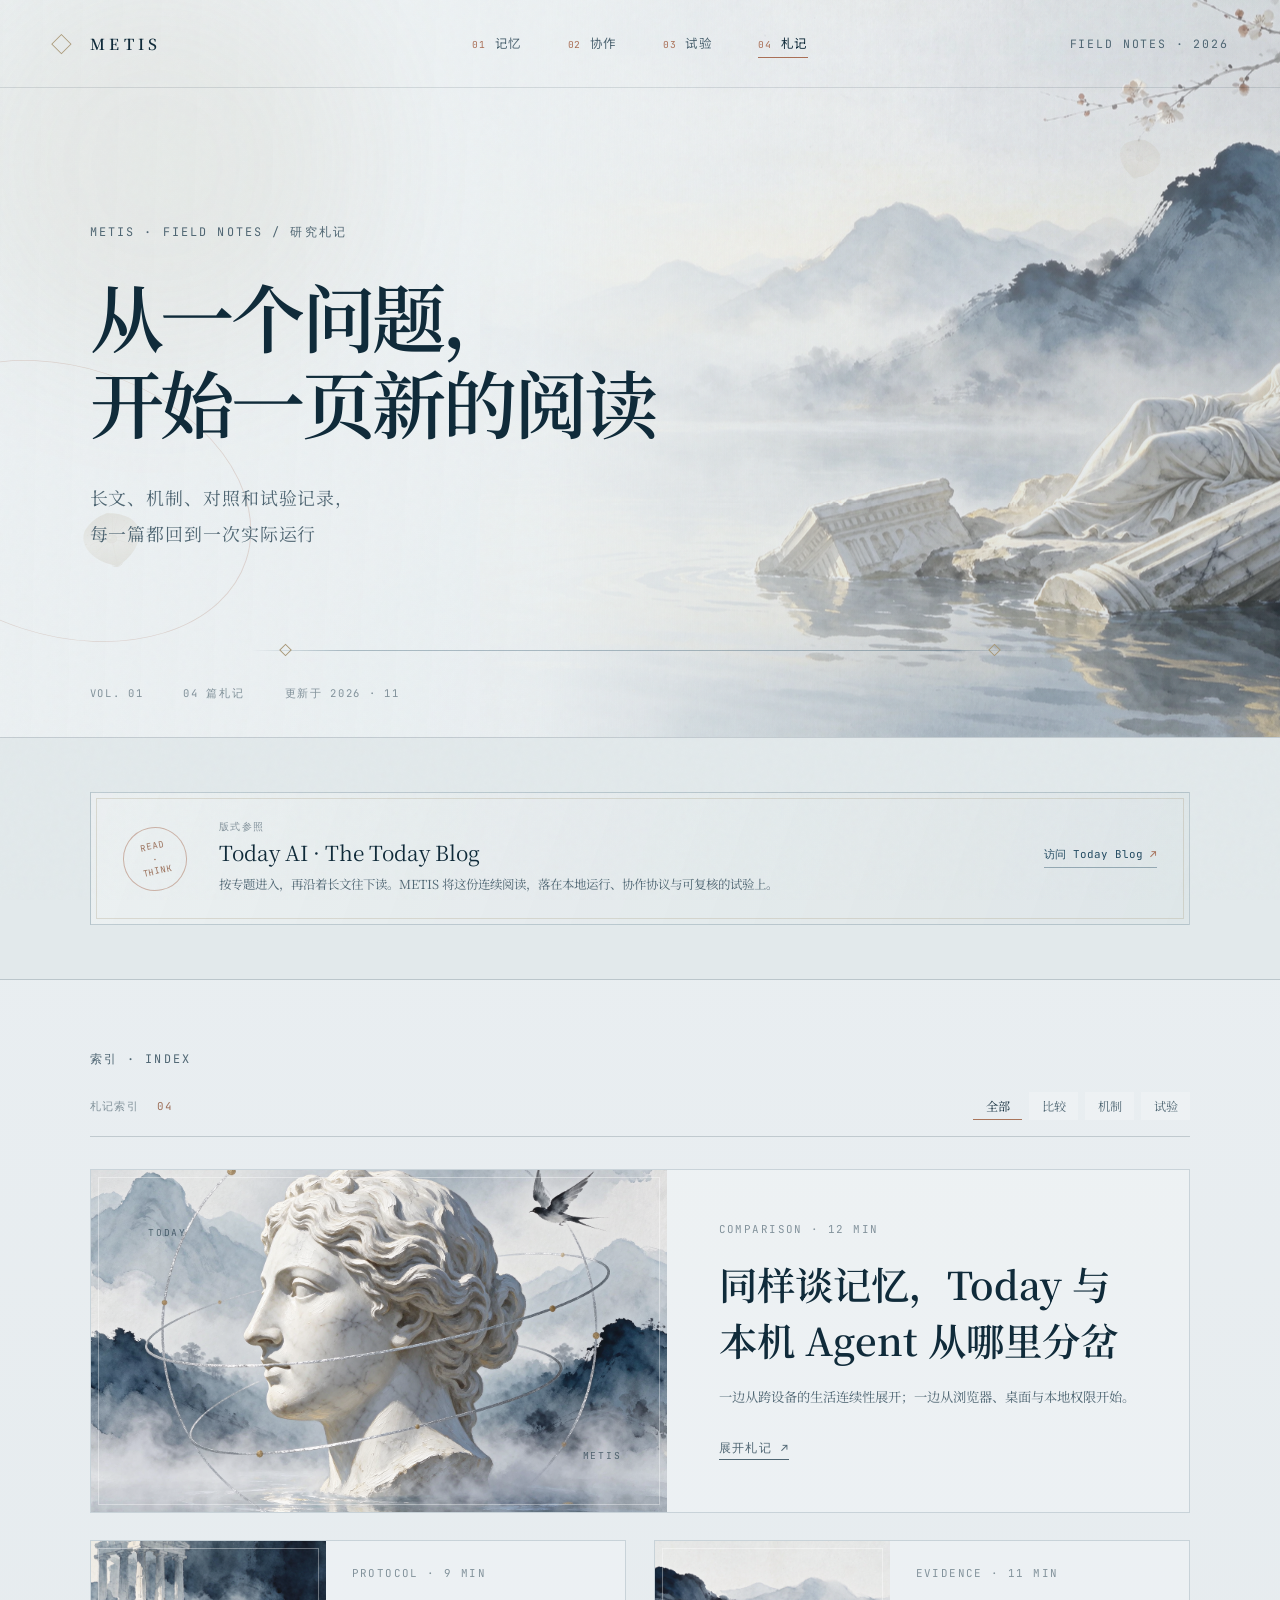
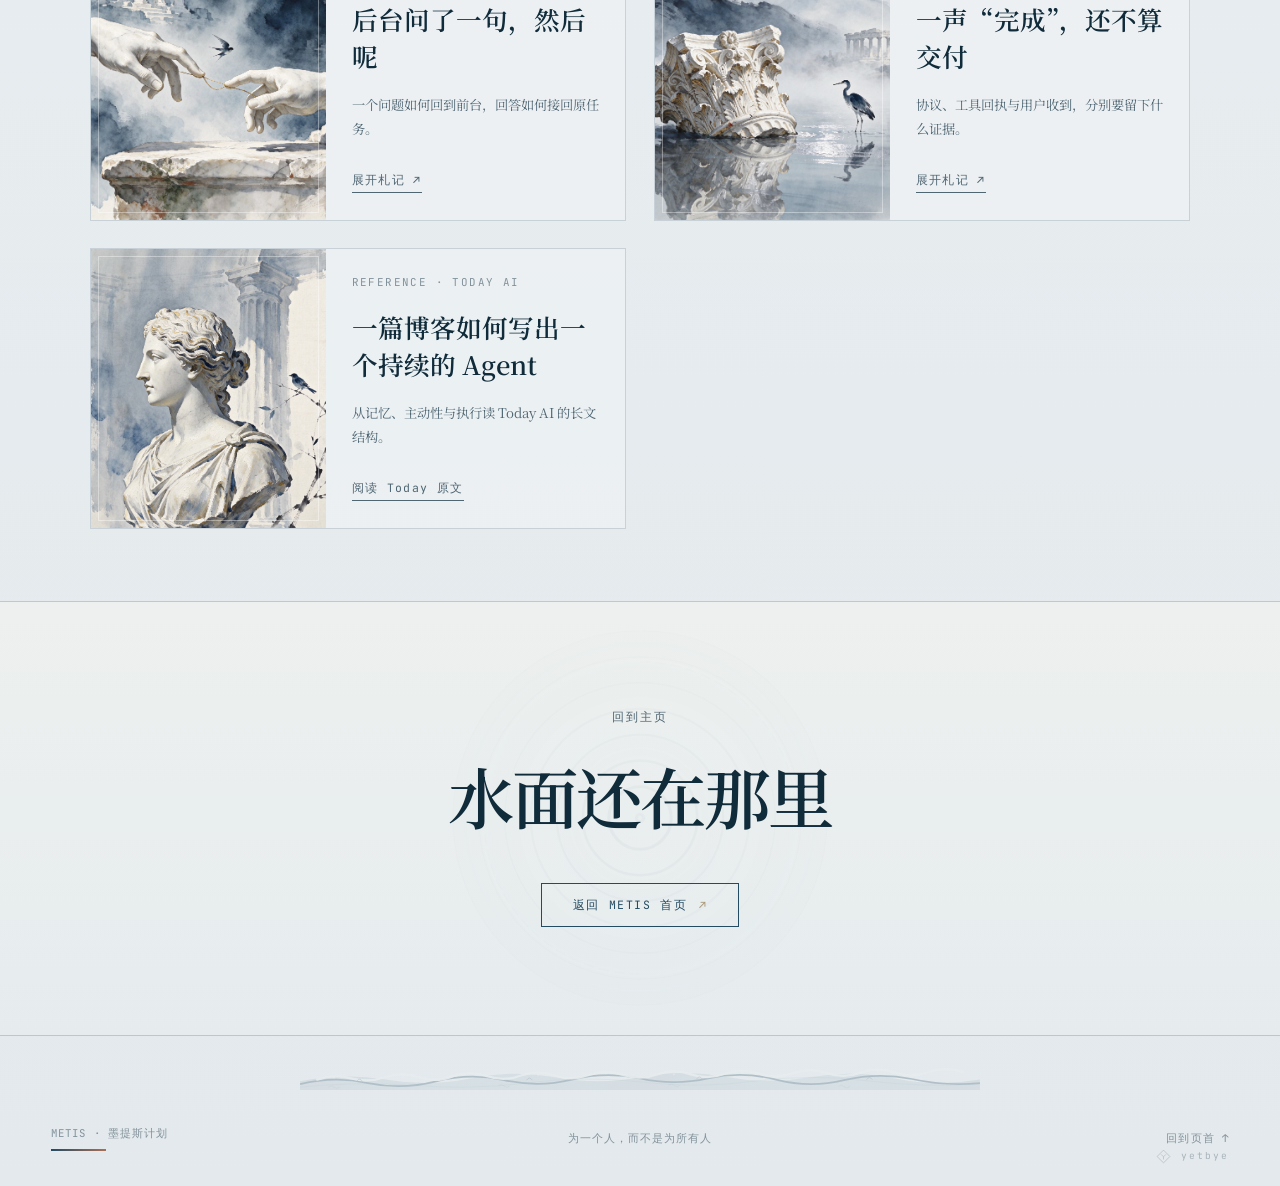
==== commit 2f9e0270: "base add intro" ====
--- a/blog.html
+++ b/blog.html
@@ -154,6 +154,13 @@
       <span>为一个人，而不是为所有人</span>
       <a href="#top">回到页首 ↑</a>
     </div>
+    <span class="footer-sign" aria-label="yetbye">
+      <svg viewBox="0 0 32 32" width="17" height="17" fill="none" stroke="currentColor" stroke-width="1.1" stroke-linejoin="round" aria-hidden="true">
+        <rect x="7.5" y="7.5" width="17" height="17" transform="rotate(45 16 16)"/>
+        <path d="M11.5 12 L16 16.5 L20.5 12 M16 16.5 V21.5"/>
+      </svg>
+      <span>yetbye</span>
+    </span>
   </footer>
 </body>
 </html>
--- a/style.css
+++ b/style.css
@@ -604,7 +604,19 @@
   z-index: 1; pointer-events: none;
 }
 .prologue-copy { width: 100%; min-width: 0; }
-.prologue-copy .prose { padding-top: .6rem; }
+.prologue-copy .prose { padding-top: 1.6rem; }
+.prologue h2 {
+  text-wrap: balance;
+  max-width: 10em;
+  padding-bottom: 1.15rem;
+  position: relative;
+}
+.prologue h2::after {
+  content: "";
+  position: absolute; left: 0; bottom: 0;
+  width: 3.4rem; height: 1px;
+  background: linear-gradient(90deg, var(--old-gold), transparent);
+}
 .prologue h2,
 .section-intro h2,
 .blog-outro h2,
@@ -621,7 +633,7 @@
   float: left;
   margin: .12em .18em 0 0;
   color: var(--blue);
-  font: 600 3.4em/0.82 var(--serif);
+  font: 600 2.9em/0.82 var(--serif);
 }
 
 /* ============================================================
@@ -1065,19 +1077,13 @@
 .interlude { margin: 0; position: relative; min-height: 76vh; overflow: hidden; background: var(--blue-deep); }
 .interlude-image { position: absolute; inset: -8%; }
 .interlude-image img { width: 100%; height: 100%; object-fit: cover; object-position: center; filter: brightness(.92) saturate(.92) contrast(1.02); }
-.interlude::after { content: ""; position: absolute; inset: 0; background: linear-gradient(180deg, rgba(7,33,48,.04) 26%, rgba(7,33,48,.28) 58%, rgba(7,33,48,.66)); }
+.interlude::after { content: ""; position: absolute; inset: 0; background: linear-gradient(180deg, rgba(7,33,48,.05) 20%, rgba(7,33,48,.34) 55%, rgba(7,33,48,.68)); }
 .interlude figcaption { position: absolute; z-index: 1; left: clamp(1.5rem, 8vw, 9rem); right: clamp(1.5rem, 8vw, 9rem); bottom: 10%; color: #edf1f2; display: grid; grid-template-columns: 1fr 2fr; gap: 4rem; align-items: end; }
 .interlude figcaption span { font: .7rem/1 var(--mono); letter-spacing: .18em; opacity: .72; }
 .interlude blockquote { margin: 0; font: 400 clamp(1.8rem, 3.5vw, 3.4rem)/1.55 var(--serif); letter-spacing: .02em; }
 .interlude-relay { min-height: 70vh; }
 .interlude-relay .interlude-image img { filter: brightness(.95) saturate(.92) contrast(1.01); }
 .interlude-relay::after { background: linear-gradient(180deg, rgba(7,33,48,.03) 26%, rgba(7,33,48,.24) 58%, rgba(7,33,48,.6)); }
-
-/* 旧藏潮汐插页：更短，题跋落在左侧空雾处 */
-.interlude-still { min-height: 58vh; }
-.interlude-still .interlude-image img { filter: brightness(.95) saturate(.88) contrast(1.02); object-position: 72% center; }
-.interlude-still figcaption { grid-template-columns: 1fr; gap: 1.4rem; justify-items: start; }
-.interlude-still blockquote { font-size: clamp(1.6rem, 3vw, 2.6rem); }
 
 /* ============================================================
    四 · 札记入口
@@ -1193,7 +1199,7 @@
 }
 .ledger { border-top: 1px solid rgba(16,43,58,.42); }
 .ledger-row {
-  display: grid; grid-template-columns: 1fr 2fr 1fr; gap: 2rem;
+  display: grid; grid-template-columns: 1.15fr 2fr 1fr; gap: 2rem;
   padding: 1.6rem 1rem; border-bottom: 1px solid var(--hairline);
   color: var(--ink-soft); font: .9rem/1.6 var(--serif);
   transition: background .4s ease, padding-left .5s var(--ease);
@@ -1323,6 +1329,15 @@
 .footer-row > span:nth-child(2) { text-align: center; }
 .footer-row a { justify-self: end; transition: color .3s ease; }
 .footer-row a:hover { color: var(--ink); }
+
+.footer-sign {
+  position: absolute; right: clamp(1.5rem, 4vw, 4.5rem); bottom: 1.3rem;
+  display: inline-flex; align-items: center; gap: .55rem;
+  color: var(--ink-faint); opacity: .6;
+  font: .6rem/1 var(--mono); letter-spacing: .2em;
+  transition: opacity .3s ease, color .3s ease;
+}
+.footer-sign:hover { opacity: 1; color: var(--ink); }
 
 /* ============================================================
    入场动效（reveal 变体 / stagger / draw / count）
@@ -1787,6 +1802,7 @@
   .footer-row { grid-template-columns: 1fr; padding-top: 2rem; padding-bottom: 2rem; text-align: center; }
   .footer-brand { align-items: center; }
   .footer-row a { justify-self: center; }
+  .footer-sign { position: static; width: 100%; justify-content: center; margin: .2rem 0 1.6rem; }
 }
 
 @media (max-width: 560px) {
